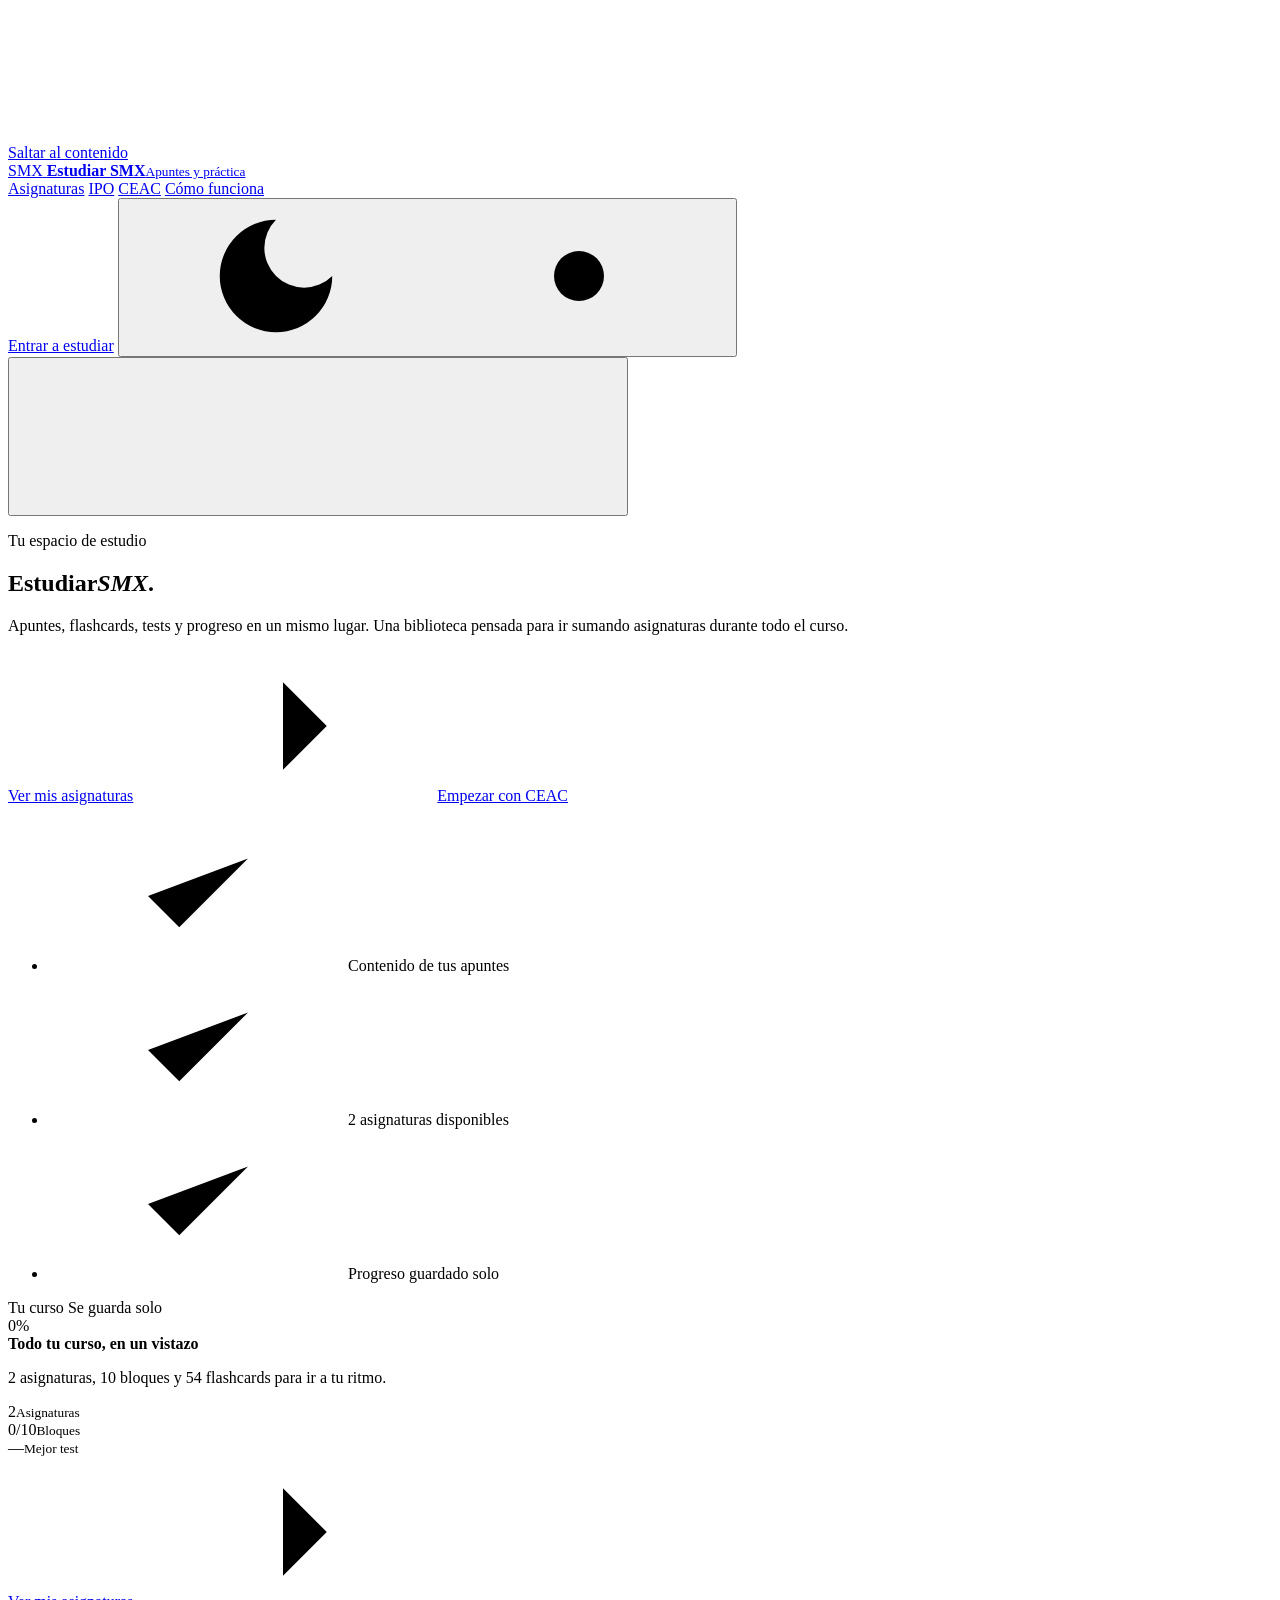
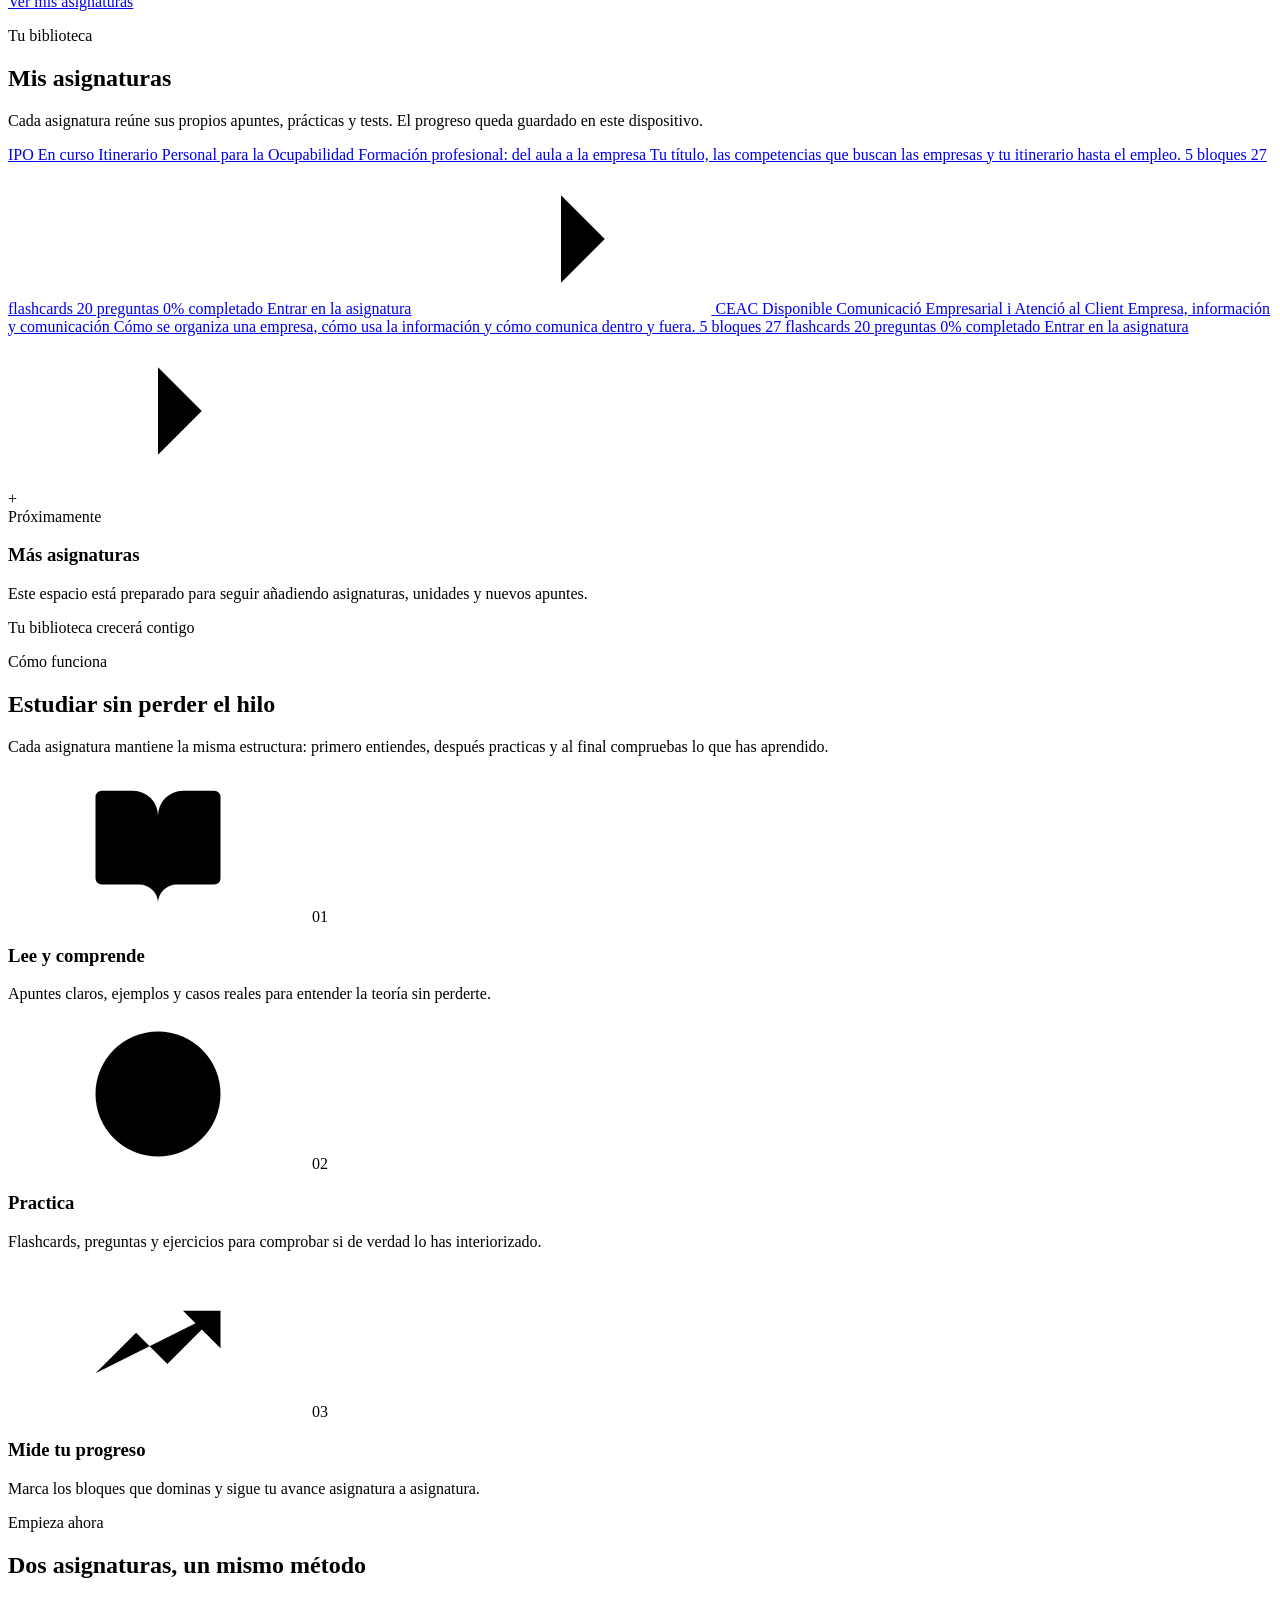
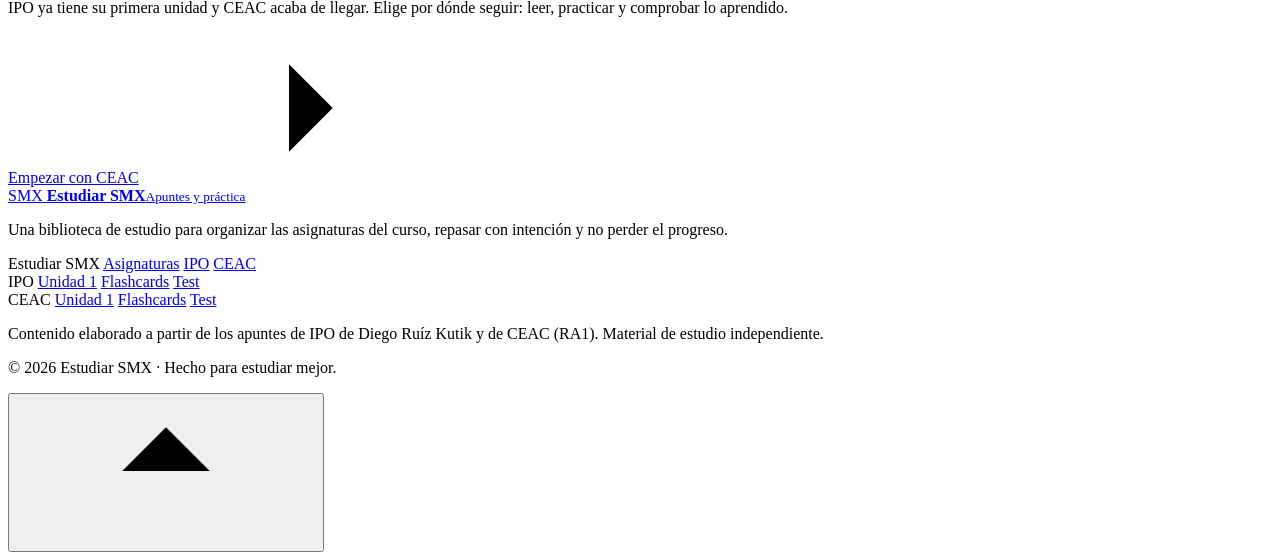
==== index.es.html @ 681bbfd0 "Add files via upload" ====
<!DOCTYPE html>
<html lang="es" data-theme="light">
<head>
  <meta charset="UTF-8">
  <meta name="viewport" content="width=device-width, initial-scale=1.0">
  <meta name="description" content="Estudiar SMX: apuntes, flashcards, tests y progreso organizados por asignatura. IPO y CEAC en un mismo espacio de estudio.">
  <meta name="theme-color" content="#f5f1e8">
  <title>Estudiar SMX | Tu espacio de estudio</title>
  <link rel="icon" href="data:image/svg+xml,%3Csvg xmlns='http://www.w3.org/2000/svg' viewBox='0 0 64 64'%3E%3Crect width='64' height='64' rx='16' fill='%23c8502c'/%3E%3Ctext x='32' y='41' font-family='Georgia,serif' font-size='14' font-weight='700' fill='%23fffdf8' text-anchor='middle'%3ESMX%3C/text%3E%3C/svg%3E">
  <link rel="preconnect" href="https://fonts.googleapis.com">
  <link rel="preconnect" href="https://fonts.gstatic.com" crossorigin>
  <link href="https://fonts.googleapis.com/css2?family=Fraunces:ital,opsz,wght@0,9..144,400..700;1,9..144,400..700&family=Inter:wght@400;500;600;700&display=swap" rel="stylesheet">
  <link rel="stylesheet" href="assets/css/styles.css">
  <script>
    (function () {
      try {
        var theme = localStorage.getItem('estudiarSMX.theme.v1');
        if (!theme) {
          var raw = localStorage.getItem('rutaFP.u1.v1');
          var saved = raw ? JSON.parse(raw) : null;
          theme = (saved && saved.theme) || (window.matchMedia('(prefers-color-scheme: dark)').matches ? 'dark' : 'light');
        }
        document.documentElement.dataset.theme = theme;
      } catch (e) {}
    })();
  </script>
</head>
<body>
  <a class="skip-link" href="#contenido">Saltar al contenido</a>

  <svg class="svg-sprite" aria-hidden="true" focusable="false">
    <symbol id="i-arrow-right" viewBox="0 0 24 24"><path d="M5 12h14"/><path d="m12 5 7 7-7 7"/></symbol>
    <symbol id="i-arrow-up" viewBox="0 0 24 24"><path d="m5 12 7-7 7 7"/><path d="M12 19V5"/></symbol>
    <symbol id="i-check" viewBox="0 0 24 24"><path d="M20 6 9 17l-5-5"/></symbol>
    <symbol id="i-book" viewBox="0 0 24 24"><path d="M12 7v14"/><path d="M3 18a1 1 0 0 1-1-1V4a1 1 0 0 1 1-1h5a4 4 0 0 1 4 4 4 4 0 0 1 4-4h5a1 1 0 0 1 1 1v13a1 1 0 0 1-1 1h-6a3 3 0 0 0-3 3 3 3 0 0 0-3-3Z"/></symbol>
    <symbol id="i-layers" viewBox="0 0 24 24"><path d="M12.83 2.18a2 2 0 0 0-1.66 0L2.6 6.08a1 1 0 0 0 0 1.83l8.58 3.91a2 2 0 0 0 1.66 0l8.58-3.9a1 1 0 0 0 0-1.83Z"/><path d="m22 17.65-9.17 4.16a2 2 0 0 1-1.66 0L2 17.65"/><path d="m22 12.65-9.17 4.16a2 2 0 0 1-1.66 0L2 12.65"/></symbol>
    <symbol id="i-target" viewBox="0 0 24 24"><circle cx="12" cy="12" r="10"/><circle cx="12" cy="12" r="6"/><circle cx="12" cy="12" r="2"/></symbol>
    <symbol id="i-brain" viewBox="0 0 24 24"><path d="M12 5a3 3 0 1 0-5.997.125 4 4 0 0 0-2.526 5.77 4 4 0 0 0 .556 6.588A4 4 0 1 0 12 18Z"/><path d="M12 5a3 3 0 1 1 5.997.125 4 4 0 0 1 2.526 5.77 4 4 0 0 1-.556 6.588A4 4 0 1 1 12 18Z"/><path d="M15 13a4.5 4.5 0 0 1-3-4 4.5 4.5 0 0 1-3 4"/><path d="M17.599 6.5a3 3 0 0 0 .399-1.375"/><path d="M6.003 5.125A3 3 0 0 0 6.401 6.5"/><path d="M3.477 10.896a4 4 0 0 1 .585-.396"/><path d="M19.938 10.5a4 4 0 0 1 .585.396"/><path d="M6 18a4 4 0 0 1-1.967-.516"/><path d="M19.967 17.484A4 4 0 0 1 18 18"/></symbol>
    <symbol id="i-clock" viewBox="0 0 24 24"><circle cx="12" cy="12" r="10"/><polyline points="12 6 12 12 16 14"/></symbol>
    <symbol id="i-graduation" viewBox="0 0 24 24"><path d="M21.42 10.922a1 1 0 0 0-.019-1.838L12.83 5.18a2 2 0 0 0-1.66 0L2.6 9.08a1 1 0 0 0 0 1.832l8.57 3.908a2 2 0 0 0 1.66 0z"/><path d="M22 10v6"/><path d="M6 12.5V16a6 3 0 0 0 12 0v-3.5"/></symbol>
    <symbol id="i-briefcase" viewBox="0 0 24 24"><rect width="20" height="14" x="2" y="7" rx="2"/><path d="M16 21V5a2 2 0 0 0-2-2h-4a2 2 0 0 0-2 2v16"/></symbol>
    <symbol id="i-award" viewBox="0 0 24 24"><path d="m15.477 12.89 1.515 8.526a.5.5 0 0 1-.81.47l-3.58-2.687a1 1 0 0 0-1.197 0l-3.586 2.686a.5.5 0 0 1-.81-.469l1.514-8.526"/><circle cx="12" cy="8" r="6"/></symbol>
    <symbol id="i-calendar" viewBox="0 0 24 24"><path d="M8 2v4"/><path d="M16 2v4"/><rect width="18" height="18" x="3" y="4" rx="2"/><path d="M3 10h18"/></symbol>
    <symbol id="i-trending" viewBox="0 0 24 24"><polyline points="22 7 13.5 15.5 8.5 10.5 2 17"/><polyline points="16 7 22 7 22 13"/></symbol>
    <symbol id="i-sun" viewBox="0 0 24 24"><circle cx="12" cy="12" r="4"/><path d="M12 2v2"/><path d="M12 20v2"/><path d="m4.93 4.93 1.41 1.41"/><path d="m17.66 17.66 1.41 1.41"/><path d="M2 12h2"/><path d="M20 12h2"/><path d="m6.34 17.66-1.41 1.41"/><path d="m19.07 4.93-1.41 1.41"/></symbol>
    <symbol id="i-moon" viewBox="0 0 24 24"><path d="M12 3a6 6 0 0 0 9 9 9 9 0 1 1-9-9Z"/></symbol>
    <symbol id="i-menu" viewBox="0 0 24 24"><line x1="4" x2="20" y1="12" y2="12"/><line x1="4" x2="20" y1="6" y2="6"/><line x1="4" x2="20" y1="18" y2="18"/></symbol>
    <symbol id="i-x" viewBox="0 0 24 24"><path d="M18 6 6 18"/><path d="m6 6 12 12"/></symbol>
    <symbol id="i-chevron-down" viewBox="0 0 24 24"><path d="m6 9 6 6 6-6"/></symbol>
  </svg>

  <header class="site-header" id="top">
    <div class="header-inner container">
      <a class="brand" href="index.html" aria-label="Estudiar SMX, volver al inicio">
        <span class="brand-mark brand-mark-smx">SMX<span class="brand-dot"></span></span>
        <span class="brand-text"><strong>Estudiar SMX</strong><small>Apuntes y práctica</small></span>
      </a>

      <nav class="desktop-nav" aria-label="Navegación principal">
        <a href="#asignaturas">Asignaturas</a>
        <a href="asignaturas/ipo/index.html">IPO</a>
        <a href="asignaturas/ceac/index.html">CEAC</a>
        <a href="#como-funciona">Cómo funciona</a>
      </nav>

      <div class="header-actions">
        <a class="header-cta" href="#asignaturas">Entrar a estudiar</a>
        <button class="icon-btn theme-toggle" id="themeToggle" type="button" aria-label="Activar el tema oscuro">
          <svg class="icon icon-moon" aria-hidden="true"><use href="#i-moon"></use></svg>
          <svg class="icon icon-sun" aria-hidden="true"><use href="#i-sun"></use></svg>
        </button>
        <button class="icon-btn menu-toggle" id="menuToggle" type="button" aria-label="Abrir menú" aria-expanded="false" aria-controls="mobileMenu">
          <svg class="icon icon-menu" aria-hidden="true"><use href="#i-menu"></use></svg>
          <svg class="icon icon-close" aria-hidden="true"><use href="#i-x"></use></svg>
        </button>
      </div>
    </div>

    <div class="mobile-menu" id="mobileMenu" hidden>
      <nav class="container" aria-label="Menú móvil">
        <a href="#asignaturas"><span>01</span>Asignaturas</a>
        <a href="asignaturas/ipo/index.html"><span>02</span>IPO</a>
        <a href="asignaturas/ceac/index.html"><span>03</span>CEAC</a>
        <a href="#como-funciona"><span>04</span>Cómo funciona</a>
      </nav>
    </div>
  </header>

  <main id="contenido">
    <section class="hero portal-hero container" aria-labelledby="portalTitle">
      <div class="hero-copy">
        <p class="eyebrow"><span class="eyebrow-dot"></span>Tu espacio de estudio</p>
        <h1 id="portalTitle"><span>Estudiar</span><span><em>SMX</em>.</span></h1>
        <p class="hero-lead">Apuntes, flashcards, tests y progreso en un mismo lugar. Una biblioteca pensada para ir sumando asignaturas durante todo el curso.</p>
        <div class="hero-actions">
          <a class="btn btn-primary" href="#asignaturas">Ver mis asignaturas<svg class="icon" aria-hidden="true"><use href="#i-arrow-right"></use></svg></a>
          <a class="btn btn-ghost" href="asignaturas/ceac/index.html">Empezar con CEAC</a>
        </div>
        <ul class="hero-meta">
          <li><svg class="icon" aria-hidden="true"><use href="#i-check"></use></svg>Contenido de tus apuntes</li>
          <li><svg class="icon" aria-hidden="true"><use href="#i-check"></use></svg>2 asignaturas disponibles</li>
          <li><svg class="icon" aria-hidden="true"><use href="#i-check"></use></svg>Progreso guardado solo</li>
        </ul>
      </div>

      <aside class="hero-panel" data-overall aria-label="Progreso de tu curso">
        <div class="panel-top">
          <span class="panel-label">Tu curso</span>
          <span class="save-status"><span class="status-dot"></span>Se guarda solo</span>
        </div>
        <div class="progress-hero">
          <div class="progress-ring" data-overall-ring style="--p:0"><span data-overall-percent>0%</span></div>
          <div class="progress-copy">
            <strong>Todo tu curso, en un vistazo</strong>
            <p data-overall-copy>2 asignaturas, 10 bloques y 54 flashcards para ir a tu ritmo.</p>
          </div>
        </div>
        <div class="hero-stats">
          <div><span data-overall-subjects>2</span><small>Asignaturas</small></div>
          <div><span data-overall-sections>0/10</span><small>Bloques</small></div>
          <div><span data-overall-best>—</span><small>Mejor test</small></div>
        </div>
        <a class="panel-link" href="#asignaturas"><span>Ver mis asignaturas</span><svg class="icon" aria-hidden="true"><use href="#i-arrow-right"></use></svg></a>
      </aside>
    </section>

    <section class="portal-catalog container" id="asignaturas" aria-labelledby="subjectsTitle">
      <div class="section-heading compact">
        <div>
          <p class="kicker">Tu biblioteca</p>
          <h2 id="subjectsTitle">Mis asignaturas</h2>
        </div>
        <p>Cada asignatura reúne sus propios apuntes, prácticas y tests. El progreso queda guardado en este dispositivo.</p>
      </div>

      <div class="subject-grid">
        <a class="subject-card subject-card--ipo" href="asignaturas/ipo/index.html" data-unit-card="ipo" aria-label="Entrar en IPO, Itinerario Personal para la Ocupabilidad">
          <span class="subject-card-top">
            <span class="subject-code">IPO</span>
            <span class="subject-status"><span class="status-dot"></span>En curso</span>
          </span>
          <span class="subject-card-body">
            <span class="subject-kicker">Itinerario Personal para la Ocupabilidad</span>
            <span class="subject-name">Formación profesional: del aula a la empresa</span>
            <span class="subject-desc">Tu título, las competencias que buscan las empresas y tu itinerario hasta el empleo.</span>
            <span class="subject-tags">
              <span>5 bloques</span>
              <span>27 flashcards</span>
              <span>20 preguntas</span>
            </span>
          </span>
          <span class="subject-progress">
            <span class="subject-progress-head"><span data-unit-percent>0%</span> completado</span>
            <span class="subject-progress-bar"><span data-unit-bar style="--p:0%"></span></span>
          </span>
          <span class="subject-cta">Entrar en la asignatura<svg class="icon" aria-hidden="true"><use href="#i-arrow-right"></use></svg></span>
        </a>

        <a class="subject-card subject-card--ceac" href="asignaturas/ceac/index.html" data-unit-card="ceac" aria-label="Entrar en CEAC, Comunicació Empresarial i Atenció al Client">
          <span class="subject-card-top">
            <span class="subject-code">CEAC</span>
            <span class="subject-status"><span class="status-dot"></span>Disponible</span>
          </span>
          <span class="subject-card-body">
            <span class="subject-kicker">Comunicació Empresarial i Atenció al Client</span>
            <span class="subject-name">Empresa, información y comunicación</span>
            <span class="subject-desc">Cómo se organiza una empresa, cómo usa la información y cómo comunica dentro y fuera.</span>
            <span class="subject-tags">
              <span>5 bloques</span>
              <span>27 flashcards</span>
              <span>20 preguntas</span>
            </span>
          </span>
          <span class="subject-progress">
            <span class="subject-progress-head"><span data-unit-percent>0%</span> completado</span>
            <span class="subject-progress-bar"><span data-unit-bar style="--p:0%"></span></span>
          </span>
          <span class="subject-cta">Entrar en la asignatura<svg class="icon" aria-hidden="true"><use href="#i-arrow-right"></use></svg></span>
        </a>

        <article class="subject-placeholder subject-placeholder--wide">
          <span class="subject-placeholder-icon" aria-hidden="true">+</span>
          <div class="subject-placeholder-copy">
            <span class="subject-placeholder-kicker">Próximamente</span>
            <h3>Más asignaturas</h3>
            <p>Este espacio está preparado para seguir añadiendo asignaturas, unidades y nuevos apuntes.</p>
          </div>
          <span class="subject-placeholder-note">Tu biblioteca crecerá contigo</span>
        </article>
      </div>
    </section>

    <section class="portal-how container" id="como-funciona" aria-labelledby="howTitle">
      <div class="section-heading">
        <p class="kicker">Cómo funciona</p>
        <h2 id="howTitle">Estudiar sin perder el hilo</h2>
        <p>Cada asignatura mantiene la misma estructura: primero entiendes, después practicas y al final compruebas lo que has aprendido.</p>
      </div>
      <div class="how-grid">
        <article class="how-card">
          <span class="how-icon"><svg class="icon" aria-hidden="true"><use href="#i-book"></use></svg></span>
          <span class="how-num">01</span>
          <h3>Lee y comprende</h3>
          <p>Apuntes claros, ejemplos y casos reales para entender la teoría sin perderte.</p>
        </article>
        <article class="how-card">
          <span class="how-icon"><svg class="icon" aria-hidden="true"><use href="#i-target"></use></svg></span>
          <span class="how-num">02</span>
          <h3>Practica</h3>
          <p>Flashcards, preguntas y ejercicios para comprobar si de verdad lo has interiorizado.</p>
        </article>
        <article class="how-card">
          <span class="how-icon"><svg class="icon" aria-hidden="true"><use href="#i-trending"></use></svg></span>
          <span class="how-num">03</span>
          <h3>Mide tu progreso</h3>
          <p>Marca los bloques que dominas y sigue tu avance asignatura a asignatura.</p>
        </article>
      </div>
    </section>

    <section class="portal-callout container" aria-labelledby="startTitle">
      <div>
        <p class="kicker">Empieza ahora</p>
        <h2 id="startTitle">Dos asignaturas, un mismo método</h2>
        <p>IPO ya tiene su primera unidad y CEAC acaba de llegar. Elige por dónde seguir: leer, practicar y comprobar lo aprendido.</p>
      </div>
      <a class="btn btn-primary" href="asignaturas/ceac/index.html">Empezar con CEAC<svg class="icon" aria-hidden="true"><use href="#i-arrow-right"></use></svg></a>
    </section>
  </main>

  <footer class="site-footer">
    <div class="container footer-grid">
      <div class="footer-brand">
        <a class="brand" href="index.html" aria-label="Estudiar SMX, volver al inicio">
          <span class="brand-mark brand-mark-smx">SMX<span class="brand-dot"></span></span>
          <span class="brand-text"><strong>Estudiar SMX</strong><small>Apuntes y práctica</small></span>
        </a>
        <p>Una biblioteca de estudio para organizar las asignaturas del curso, repasar con intención y no perder el progreso.</p>
      </div>
      <div class="footer-links">
        <div>
          <span>Estudiar SMX</span>
          <a href="#asignaturas">Asignaturas</a>
          <a href="asignaturas/ipo/index.html">IPO</a>
          <a href="asignaturas/ceac/index.html">CEAC</a>
        </div>
        <div>
          <span>IPO</span>
          <a href="asignaturas/ipo/unidad-1.html">Unidad 1</a>
          <a href="asignaturas/ipo/unidad-1.html#flashcards">Flashcards</a>
          <a href="asignaturas/ipo/unidad-1.html#test">Test</a>
        </div>
        <div>
          <span>CEAC</span>
          <a href="asignaturas/ceac/unidad-1.html">Unidad 1</a>
          <a href="asignaturas/ceac/unidad-1.html#flashcards">Flashcards</a>
          <a href="asignaturas/ceac/unidad-1.html#test">Test</a>
        </div>
      </div>
    </div>
    <div class="container footer-bottom">
      <p>Contenido elaborado a partir de los apuntes de IPO de Diego Ruíz Kutik y de CEAC (RA1). Material de estudio independiente.</p>
      <p>© <span id="year">2026</span> Estudiar SMX · Hecho para estudiar mejor.</p>
    </div>
  </footer>

  <button class="to-top" id="toTop" type="button" aria-label="Volver arriba">
    <svg class="icon" aria-hidden="true"><use href="#i-arrow-up"></use></svg>
  </button>

  <script src="assets/js/units.js" defer></script>
  <script src="assets/js/portal.js" defer></script>
</body>
</html>
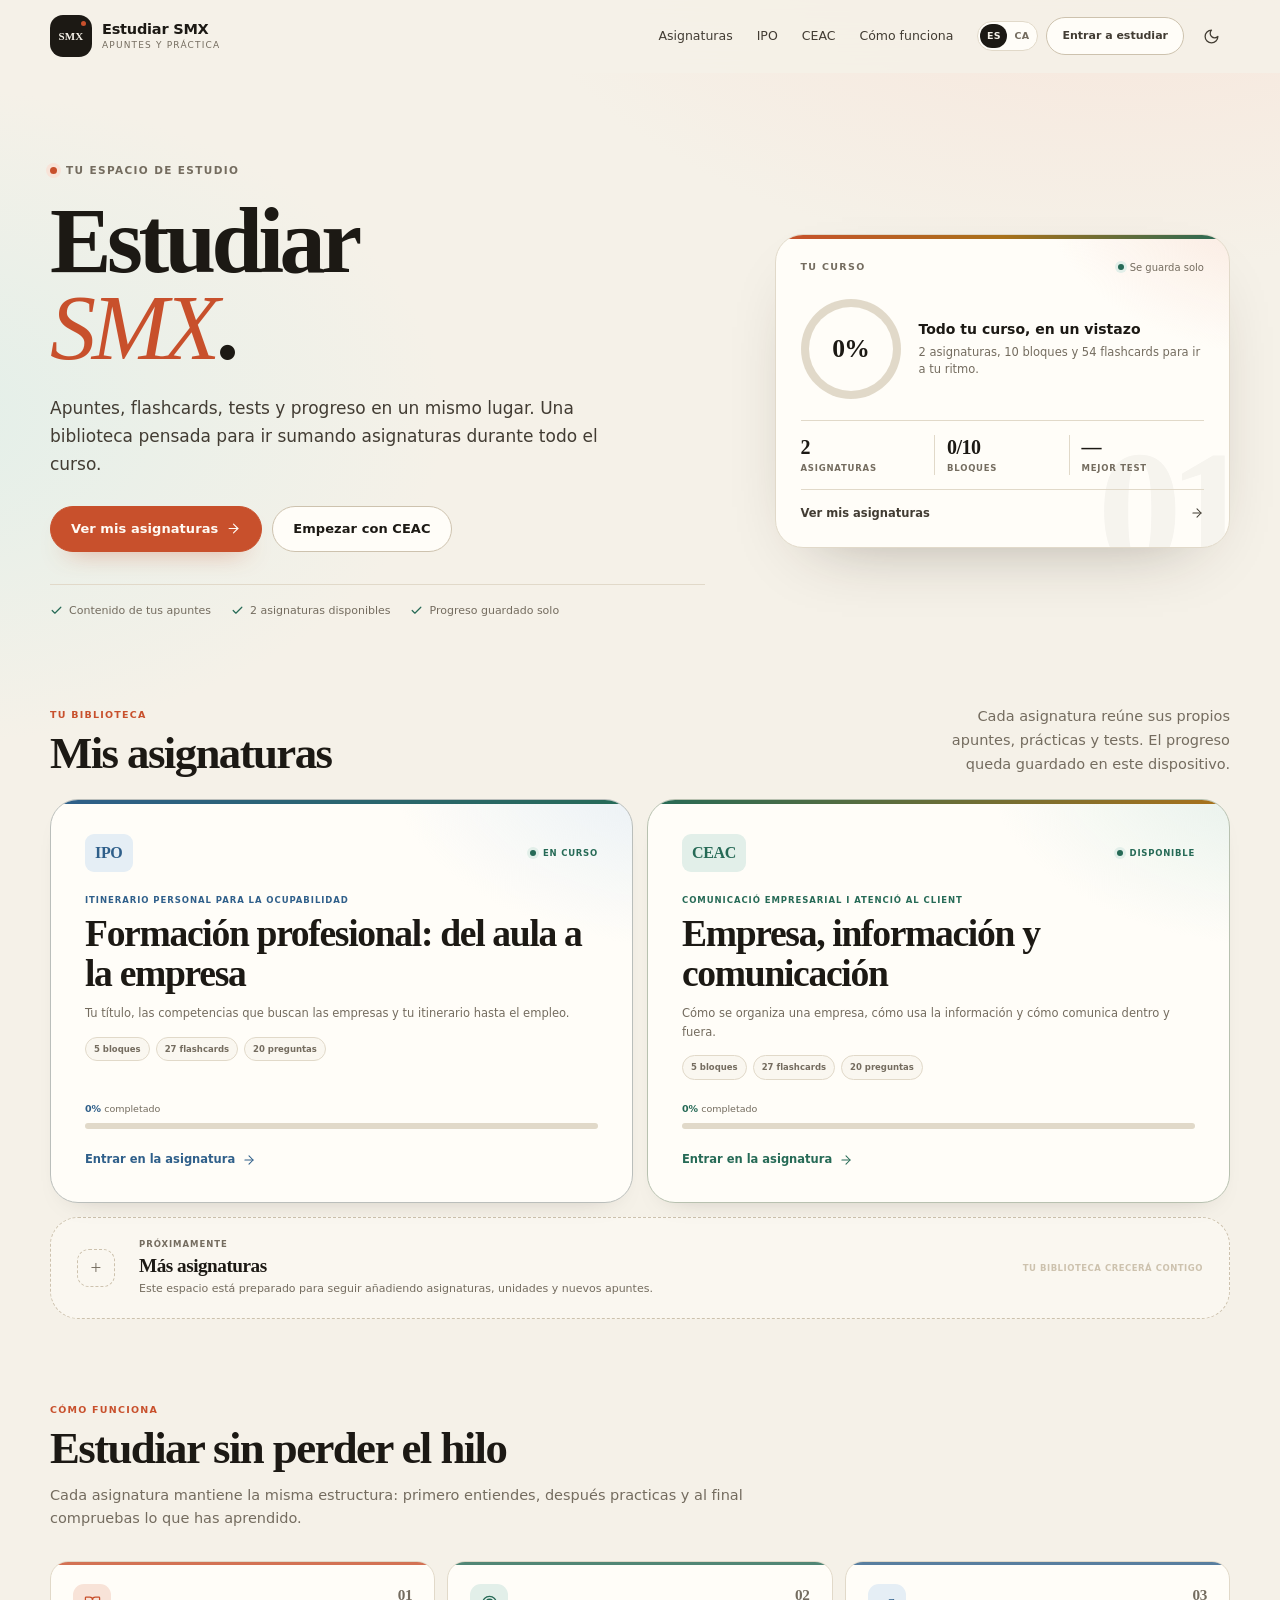
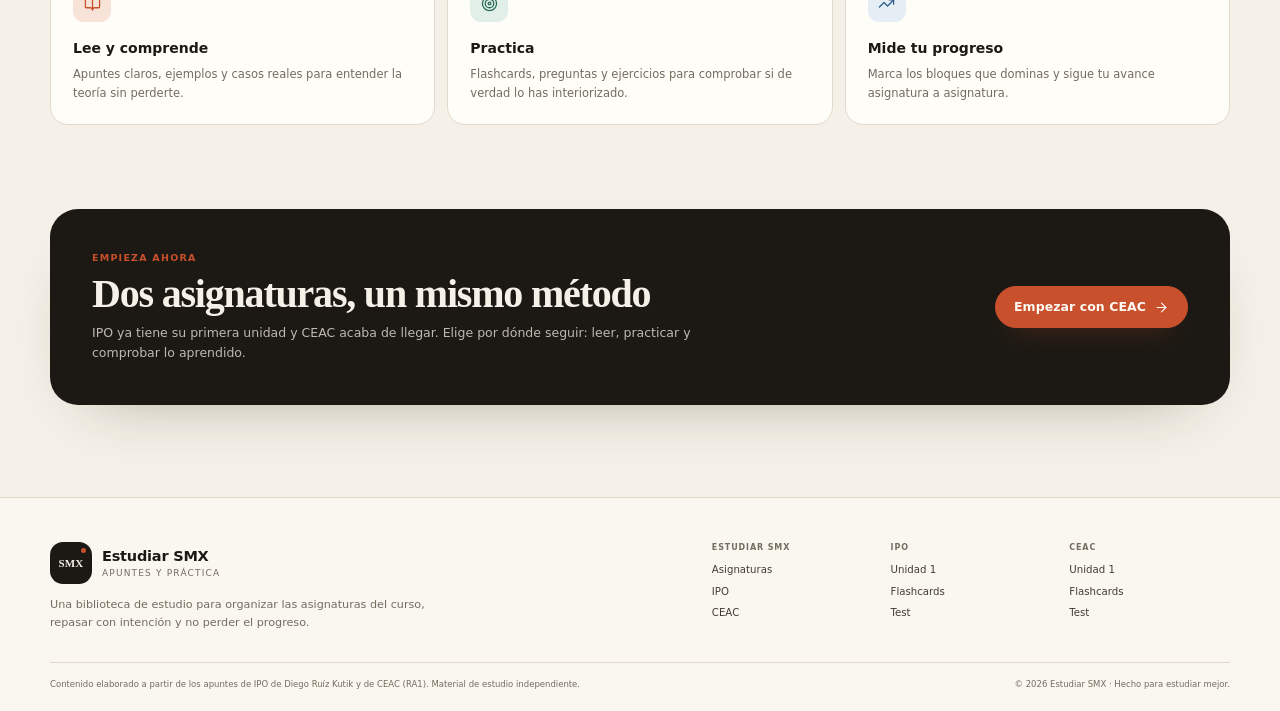
==== commit 0fc736d9: "Add files via upload" ====
--- a/index.es.html
+++ b/index.es.html
@@ -1,5 +1,5 @@
 <!DOCTYPE html>
-<html lang="es" data-theme="light">
+<html lang="es" data-theme="light" data-alt-lang="index.html">
 <head>
   <meta charset="UTF-8">
   <meta name="viewport" content="width=device-width, initial-scale=1.0">
@@ -24,6 +24,7 @@
       } catch (e) {}
     })();
   </script>
+  <script src="assets/js/lang.js"></script>
 </head>
 <body>
   <a class="skip-link" href="#contenido">Saltar al contenido</a>
@@ -51,19 +52,23 @@
 
   <header class="site-header" id="top">
     <div class="header-inner container">
-      <a class="brand" href="index.html" aria-label="Estudiar SMX, volver al inicio">
+      <a class="brand" href="index.es.html" aria-label="Estudiar SMX, volver al inicio">
         <span class="brand-mark brand-mark-smx">SMX<span class="brand-dot"></span></span>
         <span class="brand-text"><strong>Estudiar SMX</strong><small>Apuntes y práctica</small></span>
       </a>
 
       <nav class="desktop-nav" aria-label="Navegación principal">
         <a href="#asignaturas">Asignaturas</a>
-        <a href="asignaturas/ipo/index.html">IPO</a>
-        <a href="asignaturas/ceac/index.html">CEAC</a>
+        <a href="asignaturas/ipo/index.es.html">IPO</a>
+        <a href="asignaturas/ceac/index.es.html">CEAC</a>
         <a href="#como-funciona">Cómo funciona</a>
       </nav>
 
       <div class="header-actions">
+        <div class="lang-switch" role="group" aria-label="Idioma">
+          <span class="lang-option is-active" aria-current="true" lang="es">ES</span>
+          <a class="lang-option" href="index.html" data-lang-link="ca" hreflang="ca" lang="ca" aria-label="Cambiar al catalán">CA</a>
+        </div>
         <a class="header-cta" href="#asignaturas">Entrar a estudiar</a>
         <button class="icon-btn theme-toggle" id="themeToggle" type="button" aria-label="Activar el tema oscuro">
           <svg class="icon icon-moon" aria-hidden="true"><use href="#i-moon"></use></svg>
@@ -79,8 +84,8 @@
     <div class="mobile-menu" id="mobileMenu" hidden>
       <nav class="container" aria-label="Menú móvil">
         <a href="#asignaturas"><span>01</span>Asignaturas</a>
-        <a href="asignaturas/ipo/index.html"><span>02</span>IPO</a>
-        <a href="asignaturas/ceac/index.html"><span>03</span>CEAC</a>
+        <a href="asignaturas/ipo/index.es.html"><span>02</span>IPO</a>
+        <a href="asignaturas/ceac/index.es.html"><span>03</span>CEAC</a>
         <a href="#como-funciona"><span>04</span>Cómo funciona</a>
       </nav>
     </div>
@@ -94,7 +99,7 @@
         <p class="hero-lead">Apuntes, flashcards, tests y progreso en un mismo lugar. Una biblioteca pensada para ir sumando asignaturas durante todo el curso.</p>
         <div class="hero-actions">
           <a class="btn btn-primary" href="#asignaturas">Ver mis asignaturas<svg class="icon" aria-hidden="true"><use href="#i-arrow-right"></use></svg></a>
-          <a class="btn btn-ghost" href="asignaturas/ceac/index.html">Empezar con CEAC</a>
+          <a class="btn btn-ghost" href="asignaturas/ceac/index.es.html">Empezar con CEAC</a>
         </div>
         <ul class="hero-meta">
           <li><svg class="icon" aria-hidden="true"><use href="#i-check"></use></svg>Contenido de tus apuntes</li>
@@ -134,7 +139,7 @@
       </div>
 
       <div class="subject-grid">
-        <a class="subject-card subject-card--ipo" href="asignaturas/ipo/index.html" data-unit-card="ipo" aria-label="Entrar en IPO, Itinerario Personal para la Ocupabilidad">
+        <a class="subject-card subject-card--ipo" href="asignaturas/ipo/index.es.html" data-unit-card="ipo" aria-label="Entrar en IPO, Itinerario Personal para la Ocupabilidad">
           <span class="subject-card-top">
             <span class="subject-code">IPO</span>
             <span class="subject-status"><span class="status-dot"></span>En curso</span>
@@ -156,7 +161,7 @@
           <span class="subject-cta">Entrar en la asignatura<svg class="icon" aria-hidden="true"><use href="#i-arrow-right"></use></svg></span>
         </a>
 
-        <a class="subject-card subject-card--ceac" href="asignaturas/ceac/index.html" data-unit-card="ceac" aria-label="Entrar en CEAC, Comunicació Empresarial i Atenció al Client">
+        <a class="subject-card subject-card--ceac" href="asignaturas/ceac/index.es.html" data-unit-card="ceac" aria-label="Entrar en CEAC, Comunicació Empresarial i Atenció al Client">
           <span class="subject-card-top">
             <span class="subject-code">CEAC</span>
             <span class="subject-status"><span class="status-dot"></span>Disponible</span>
@@ -224,14 +229,14 @@
         <h2 id="startTitle">Dos asignaturas, un mismo método</h2>
         <p>IPO ya tiene su primera unidad y CEAC acaba de llegar. Elige por dónde seguir: leer, practicar y comprobar lo aprendido.</p>
       </div>
-      <a class="btn btn-primary" href="asignaturas/ceac/index.html">Empezar con CEAC<svg class="icon" aria-hidden="true"><use href="#i-arrow-right"></use></svg></a>
+      <a class="btn btn-primary" href="asignaturas/ceac/index.es.html">Empezar con CEAC<svg class="icon" aria-hidden="true"><use href="#i-arrow-right"></use></svg></a>
     </section>
   </main>
 
   <footer class="site-footer">
     <div class="container footer-grid">
       <div class="footer-brand">
-        <a class="brand" href="index.html" aria-label="Estudiar SMX, volver al inicio">
+        <a class="brand" href="index.es.html" aria-label="Estudiar SMX, volver al inicio">
           <span class="brand-mark brand-mark-smx">SMX<span class="brand-dot"></span></span>
           <span class="brand-text"><strong>Estudiar SMX</strong><small>Apuntes y práctica</small></span>
         </a>
@@ -241,20 +246,20 @@
         <div>
           <span>Estudiar SMX</span>
           <a href="#asignaturas">Asignaturas</a>
-          <a href="asignaturas/ipo/index.html">IPO</a>
-          <a href="asignaturas/ceac/index.html">CEAC</a>
+          <a href="asignaturas/ipo/index.es.html">IPO</a>
+          <a href="asignaturas/ceac/index.es.html">CEAC</a>
         </div>
         <div>
           <span>IPO</span>
-          <a href="asignaturas/ipo/unidad-1.html">Unidad 1</a>
-          <a href="asignaturas/ipo/unidad-1.html#flashcards">Flashcards</a>
-          <a href="asignaturas/ipo/unidad-1.html#test">Test</a>
+          <a href="asignaturas/ipo/unidad-1.es.html">Unidad 1</a>
+          <a href="asignaturas/ipo/unidad-1.es.html#flashcards">Flashcards</a>
+          <a href="asignaturas/ipo/unidad-1.es.html#test">Test</a>
         </div>
         <div>
           <span>CEAC</span>
-          <a href="asignaturas/ceac/unidad-1.html">Unidad 1</a>
-          <a href="asignaturas/ceac/unidad-1.html#flashcards">Flashcards</a>
-          <a href="asignaturas/ceac/unidad-1.html#test">Test</a>
+          <a href="asignaturas/ceac/unidad-1.es.html">Unidad 1</a>
+          <a href="asignaturas/ceac/unidad-1.es.html#flashcards">Flashcards</a>
+          <a href="asignaturas/ceac/unidad-1.es.html#test">Test</a>
         </div>
       </div>
     </div>
@@ -269,6 +274,7 @@
   </button>
 
   <script src="assets/js/units.js" defer></script>
+  <script src="assets/js/i18n.js" defer></script>
   <script src="assets/js/portal.js" defer></script>
 </body>
 </html>
--- a/assets/css/styles.css
+++ b/assets/css/styles.css
@@ -0,0 +1,6222 @@
+/* ==========================================================================
+   Estudiar SMX · Portal de estudio
+   Hoja de estilos principal
+   ========================================================================== */
+
+:root {
+  --font-display: "Fraunces", "Iowan Old Style", Georgia, "Times New Roman", serif;
+  --font-body: "Inter", system-ui, -apple-system, "Segoe UI", Roboto, sans-serif;
+
+  --bg: #f5f1e8;
+  --bg-elev: #faf7f0;
+  --surface: #fffdf8;
+  --surface-2: #f0ebdf;
+  --ink: #1c1914;
+  --ink-2: #423c33;
+  --muted: #746c5f;
+  --line: #e1d9c9;
+  --line-strong: #cdc2ae;
+
+  --accent: #c8502c;
+  --accent-ink: #8f351a;
+  --accent-soft: #f8e3d8;
+  --accent-contrast: #fffaf4;
+
+  --green: #266a56;
+  --green-soft: #e2efe9;
+  --gold: #a9711a;
+  --gold-soft: #f7ead0;
+  --blue: #2f5f8a;
+  --blue-soft: #e5eef5;
+  --plum: #6c4a72;
+  --plum-soft: #efe6f0;
+  --red: #a43b32;
+  --red-soft: #f8e2dd;
+
+  --radius-xl: 28px;
+  --radius-lg: 20px;
+  --radius-md: 14px;
+  --radius-sm: 10px;
+  --shadow: 0 26px 70px -42px rgba(42, 31, 18, 0.45);
+  --shadow-soft: 0 12px 30px -24px rgba(42, 31, 18, 0.4);
+  --container: 1180px;
+  --header-h: 72px;
+  --ease: cubic-bezier(0.2, 0.7, 0.3, 1);
+
+  color-scheme: light;
+}
+
+[data-theme="dark"] {
+  --bg: #12100c;
+  --bg-elev: #181510;
+  --surface: #1f1b15;
+  --surface-2: #282218;
+  --ink: #f5efe2;
+  --ink-2: #ded3c0;
+  --muted: #a99c87;
+  --line: #332c22;
+  --line-strong: #4a4132;
+
+  --accent: #ef7b53;
+  --accent-ink: #ffb49a;
+  --accent-soft: rgba(239, 123, 83, 0.14);
+  --accent-contrast: #211009;
+
+  --green: #72c6ab;
+  --green-soft: rgba(114, 198, 171, 0.12);
+  --gold: #e2b568;
+  --gold-soft: rgba(226, 181, 104, 0.12);
+  --blue: #8eb9df;
+  --blue-soft: rgba(142, 185, 223, 0.12);
+  --plum: #c9a4cf;
+  --plum-soft: rgba(201, 164, 207, 0.12);
+  --red: #ef9184;
+  --red-soft: rgba(239, 145, 132, 0.12);
+
+  --shadow: 0 30px 80px -48px rgba(0, 0, 0, 0.9);
+  --shadow-soft: 0 12px 34px -24px rgba(0, 0, 0, 0.8);
+
+  color-scheme: dark;
+}
+
+*,
+*::before,
+*::after {
+  box-sizing: border-box;
+}
+
+html {
+  scroll-behavior: smooth;
+  scroll-padding-top: calc(var(--header-h) + 22px);
+  -webkit-text-size-adjust: 100%;
+}
+
+body {
+  margin: 0;
+  min-width: 320px;
+  background:
+    radial-gradient(900px 540px at 88% -120px, var(--accent-soft), transparent 72%),
+    radial-gradient(760px 460px at -8% 18%, var(--green-soft), transparent 72%),
+    var(--bg);
+  color: var(--ink);
+  font-family: var(--font-body);
+  font-size: 16px;
+  line-height: 1.5;
+  -webkit-font-smoothing: antialiased;
+  text-rendering: optimizeLegibility;
+}
+
+h1, h2, h3, h4, h5, h6, p, figure, blockquote, ul, ol {
+  margin: 0;
+}
+
+ul, ol {
+  padding: 0;
+  list-style: none;
+}
+
+a {
+  color: inherit;
+  text-decoration: none;
+}
+
+button {
+  font: inherit;
+  color: inherit;
+}
+
+img, svg {
+  display: block;
+}
+
+button, a {
+  -webkit-tap-highlight-color: transparent;
+}
+
+::selection {
+  background: var(--accent);
+  color: var(--accent-contrast);
+}
+
+:focus-visible {
+  outline: 2px solid var(--accent);
+  outline-offset: 3px;
+}
+
+[hidden] {
+  display: none !important;
+}
+
+.svg-sprite {
+  position: absolute;
+  width: 0;
+  height: 0;
+  overflow: hidden;
+}
+
+.icon {
+  width: 1.15em;
+  height: 1.15em;
+  flex: none;
+  fill: none;
+  stroke: currentColor;
+  stroke-width: 1.8;
+  stroke-linecap: round;
+  stroke-linejoin: round;
+}
+
+.container {
+  width: min(var(--container), calc(100% - 48px));
+  margin-inline: auto;
+}
+
+.skip-link {
+  position: fixed;
+  top: 10px;
+  left: 12px;
+  z-index: 500;
+  padding: 10px 14px;
+  border-radius: 8px;
+  background: var(--ink);
+  color: var(--bg);
+  font-size: 12px;
+  transform: translateY(-160%);
+  transition: transform 0.2s ease;
+}
+
+.skip-link:focus {
+  transform: translateY(0);
+}
+
+/* Botones ----------------------------------------------------------------- */
+.btn {
+  display: inline-flex;
+  align-items: center;
+  justify-content: center;
+  gap: 8px;
+  min-height: 42px;
+  padding: 11px 18px;
+  border: 1px solid transparent;
+  border-radius: 999px;
+  font-size: 12.5px;
+  font-weight: 600;
+  line-height: 1;
+  letter-spacing: 0.005em;
+  white-space: nowrap;
+  cursor: pointer;
+  transition: transform 0.2s var(--ease), background 0.2s ease, border-color 0.2s ease, color 0.2s ease, box-shadow 0.2s ease;
+}
+
+.btn .icon {
+  width: 15px;
+  height: 15px;
+}
+
+.btn:hover {
+  transform: translateY(-1px);
+}
+
+.btn:active {
+  transform: translateY(0);
+}
+
+.btn-primary {
+  background: var(--accent);
+  color: var(--accent-contrast);
+  border-color: var(--accent);
+  box-shadow: 0 14px 26px -18px color-mix(in srgb, var(--accent) 80%, transparent);
+}
+
+.btn-primary:hover {
+  background: color-mix(in srgb, var(--accent) 88%, var(--ink));
+  border-color: color-mix(in srgb, var(--accent) 88%, var(--ink));
+}
+
+.btn-ghost {
+  background: var(--surface);
+  color: var(--ink);
+  border-color: var(--line-strong);
+}
+
+.btn-ghost:hover {
+  border-color: var(--ink);
+  background: var(--surface-2);
+}
+
+.btn-quiet {
+  background: transparent;
+  color: var(--muted);
+  border-color: transparent;
+}
+
+.btn-quiet:hover {
+  color: var(--ink);
+  background: var(--surface-2);
+}
+
+.link-button {
+  display: inline-flex;
+  align-items: center;
+  gap: 6px;
+  padding: 0;
+  border: 0;
+  background: none;
+  color: var(--muted);
+  font-size: 11.5px;
+  line-height: 1.4;
+  text-align: left;
+  text-decoration: underline;
+  text-decoration-color: color-mix(in srgb, var(--muted) 45%, transparent);
+  text-underline-offset: 3px;
+  cursor: pointer;
+  transition: color 0.2s ease;
+}
+
+.link-button .icon {
+  width: 13px;
+  height: 13px;
+}
+
+.link-button:hover {
+  color: var(--accent);
+  text-decoration-color: var(--accent);
+}
+
+/* Cabecera ---------------------------------------------------------------- */
+.site-header {
+  position: sticky;
+  top: 0;
+  z-index: 80;
+  background: color-mix(in srgb, var(--bg) 86%, transparent);
+  border-bottom: 1px solid transparent;
+  backdrop-filter: blur(18px);
+  -webkit-backdrop-filter: blur(18px);
+  transition: border-color 0.25s ease, box-shadow 0.25s ease;
+}
+
+.site-header.is-scrolled {
+  border-bottom-color: var(--line);
+  box-shadow: 0 10px 30px -30px rgba(30, 20, 10, 0.5);
+}
+
+.header-inner {
+  height: var(--header-h);
+  display: flex;
+  align-items: center;
+  gap: 24px;
+}
+
+.brand {
+  display: inline-flex;
+  align-items: center;
+  gap: 10px;
+  flex: none;
+}
+
+.brand-mark {
+  position: relative;
+  width: 42px;
+  height: 42px;
+  display: grid;
+  place-items: center;
+  border-radius: 13px;
+  background: var(--ink);
+  color: var(--bg);
+  font-family: var(--font-display);
+  font-size: 19px;
+  font-weight: 700;
+  letter-spacing: -0.06em;
+  transition: transform 0.25s var(--ease), background 0.2s ease;
+}
+
+.brand:hover .brand-mark {
+  transform: rotate(-4deg) scale(1.02);
+}
+
+.brand-dot {
+  position: absolute;
+  top: 8px;
+  right: 8px;
+  width: 6px;
+  height: 6px;
+  border-radius: 50%;
+  background: var(--accent);
+}
+
+.brand-text {
+  display: flex;
+  flex-direction: column;
+  line-height: 1.2;
+}
+
+.brand-text strong {
+  font-size: 14.5px;
+  font-weight: 700;
+  letter-spacing: -0.015em;
+}
+
+.brand-text small {
+  margin-top: 2px;
+  color: var(--muted);
+  font-size: 9px;
+  font-weight: 500;
+  letter-spacing: 0.13em;
+  text-transform: uppercase;
+}
+
+.desktop-nav {
+  display: flex;
+  align-items: center;
+  gap: 24px;
+  margin-left: auto;
+}
+
+.desktop-nav a {
+  position: relative;
+  padding: 6px 0;
+  color: var(--ink-2);
+  font-size: 12.5px;
+  font-weight: 500;
+  transition: color 0.2s ease;
+}
+
+.desktop-nav a::after {
+  content: "";
+  position: absolute;
+  left: 0;
+  right: 0;
+  bottom: 0;
+  height: 1.5px;
+  background: var(--accent);
+  transform: scaleX(0);
+  transform-origin: left;
+  transition: transform 0.25s var(--ease);
+}
+
+.desktop-nav a:hover {
+  color: var(--ink);
+}
+
+.desktop-nav a:hover::after {
+  transform: scaleX(1);
+}
+
+.header-actions {
+  display: flex;
+  align-items: center;
+  gap: 8px;
+}
+
+.lang-switch {
+  display: inline-flex;
+  align-items: center;
+  gap: 1px;
+  height: 30px;
+  padding: 2px;
+  border: 1px solid var(--line);
+  border-radius: 999px;
+  background: var(--surface);
+}
+
+.lang-option {
+  min-width: 27px;
+  height: 24px;
+  display: grid;
+  place-items: center;
+  padding: 0 5px;
+  border-radius: 999px;
+  color: var(--muted);
+  font-size: 9.5px;
+  font-weight: 700;
+  letter-spacing: 0.04em;
+  line-height: 1;
+  text-decoration: none;
+  transition: background 0.2s ease, color 0.2s ease;
+}
+
+.lang-option:hover {
+  color: var(--ink);
+}
+
+.lang-option.is-active {
+  background: var(--ink);
+  color: var(--bg);
+  cursor: default;
+}
+
+.progress-pill {
+  height: 38px;
+  display: inline-flex;
+  align-items: center;
+  gap: 8px;
+  padding: 0 12px 0 5px;
+  border: 1px solid var(--line);
+  border-radius: 999px;
+  background: var(--surface);
+  color: var(--ink-2);
+  font-size: 11px;
+  font-weight: 600;
+  font-variant-numeric: tabular-nums;
+  transition: border-color 0.2s ease, transform 0.2s ease;
+}
+
+.progress-pill:hover {
+  border-color: var(--line-strong);
+  transform: translateY(-1px);
+}
+
+.mini-ring {
+  --p: 0;
+  position: relative;
+  width: 28px;
+  height: 28px;
+  border-radius: 50%;
+  background: conic-gradient(var(--accent) calc(var(--p) * 1%), var(--line) 0);
+}
+
+.mini-ring::before {
+  content: "";
+  position: absolute;
+  inset: 4px;
+  border-radius: 50%;
+  background: var(--surface);
+}
+
+.icon-btn {
+  width: 38px;
+  height: 38px;
+  display: grid;
+  place-items: center;
+  border: 1px solid transparent;
+  border-radius: 50%;
+  background: transparent;
+  color: var(--ink-2);
+  cursor: pointer;
+  transition: background 0.2s ease, border-color 0.2s ease, color 0.2s ease;
+}
+
+.icon-btn:hover {
+  background: var(--surface);
+  border-color: var(--line);
+  color: var(--ink);
+}
+
+.icon-btn .icon {
+  width: 17px;
+  height: 17px;
+}
+
+.theme-toggle .icon-sun {
+  display: none;
+}
+
+[data-theme="dark"] .theme-toggle .icon-sun {
+  display: block;
+}
+
+[data-theme="dark"] .theme-toggle .icon-moon {
+  display: none;
+}
+
+.menu-toggle {
+  display: none;
+}
+
+.menu-toggle .icon-close {
+  display: none;
+}
+
+body.menu-open .menu-toggle .icon-menu {
+  display: none;
+}
+
+body.menu-open .menu-toggle .icon-close {
+  display: block;
+}
+
+.mobile-menu {
+  border-top: 1px solid var(--line);
+  background: var(--bg-elev);
+}
+
+.mobile-menu nav {
+  display: grid;
+  gap: 2px;
+  padding-top: 10px;
+  padding-bottom: 18px;
+}
+
+.mobile-menu a {
+  display: flex;
+  align-items: center;
+  gap: 14px;
+  padding: 12px 4px;
+  border-bottom: 1px solid var(--line);
+  font-size: 15px;
+  font-weight: 500;
+}
+
+.mobile-menu a span {
+  color: var(--accent);
+  font-family: var(--font-display);
+  font-size: 11px;
+}
+
+/* Hero -------------------------------------------------------------------- */
+.hero {
+  display: grid;
+  grid-template-columns: minmax(0, 1.18fr) minmax(330px, 0.82fr);
+  gap: clamp(36px, 5.4vw, 82px);
+  align-items: center;
+  padding-top: clamp(56px, 7vw, 92px);
+  padding-bottom: clamp(46px, 6vw, 74px);
+}
+
+@keyframes heroIn {
+  from { opacity: 0; transform: translateY(16px); }
+  to { opacity: 1; transform: translateY(0); }
+}
+
+.hero-copy > * {
+  animation: heroIn 0.8s var(--ease) both;
+}
+
+.hero-copy > *:nth-child(2) { animation-delay: 0.05s; }
+.hero-copy > *:nth-child(3) { animation-delay: 0.1s; }
+.hero-copy > *:nth-child(4) { animation-delay: 0.15s; }
+.hero-copy > *:nth-child(5) { animation-delay: 0.2s; }
+
+.hero-panel {
+  animation: heroIn 0.9s 0.18s var(--ease) both;
+}
+
+.eyebrow {
+  display: flex;
+  align-items: center;
+  gap: 9px;
+  color: var(--muted);
+  font-size: 10.5px;
+  font-weight: 600;
+  letter-spacing: 0.13em;
+  text-transform: uppercase;
+}
+
+.eyebrow-dot {
+  width: 7px;
+  height: 7px;
+  border-radius: 50%;
+  background: var(--accent);
+  box-shadow: 0 0 0 4px var(--accent-soft);
+}
+
+.hero h1 {
+  margin: 20px 0 22px;
+  font-family: var(--font-display);
+  font-size: clamp(3.3rem, 7.2vw, 6.1rem);
+  font-weight: 560;
+  line-height: 0.94;
+  letter-spacing: -0.048em;
+}
+
+.hero h1 span {
+  display: block;
+}
+
+.hero h1 em {
+  color: var(--accent);
+  font-style: italic;
+  font-weight: 480;
+}
+
+.hero-lead {
+  max-width: 560px;
+  color: var(--ink-2);
+  font-size: 17px;
+  line-height: 1.65;
+}
+
+.hero-actions {
+  display: flex;
+  flex-wrap: wrap;
+  gap: 10px;
+  margin-top: 28px;
+}
+
+.hero-actions .btn {
+  min-height: 46px;
+  padding: 13px 20px;
+  font-size: 13px;
+}
+
+.hero-meta {
+  display: flex;
+  flex-wrap: wrap;
+  gap: 9px 20px;
+  margin-top: 32px;
+  padding-top: 18px;
+  border-top: 1px solid var(--line);
+  color: var(--muted);
+  font-size: 11px;
+}
+
+.hero-meta li {
+  display: flex;
+  align-items: center;
+  gap: 6px;
+}
+
+.hero-meta .icon {
+  width: 13px;
+  height: 13px;
+  color: var(--green);
+  stroke-width: 2.2;
+}
+
+.hero-panel {
+  position: relative;
+  overflow: hidden;
+  padding: 25px;
+  border: 1px solid var(--line);
+  border-radius: var(--radius-xl);
+  background:
+    radial-gradient(340px 260px at 110% -20%, var(--accent-soft), transparent 70%),
+    var(--surface);
+  box-shadow: var(--shadow);
+}
+
+.hero-panel::before {
+  content: "";
+  position: absolute;
+  top: 0;
+  left: 0;
+  right: 0;
+  height: 4px;
+  background: linear-gradient(90deg, var(--accent), var(--gold), var(--green));
+}
+
+.hero-panel::after {
+  content: "01";
+  position: absolute;
+  right: -10px;
+  bottom: -46px;
+  color: var(--ink);
+  font-family: var(--font-display);
+  font-size: 10.5rem;
+  font-weight: 700;
+  line-height: 1;
+  letter-spacing: -0.08em;
+  opacity: 0.04;
+  pointer-events: none;
+}
+
+.panel-top {
+  position: relative;
+  z-index: 1;
+  display: flex;
+  align-items: center;
+  justify-content: space-between;
+  gap: 12px;
+}
+
+.panel-label {
+  color: var(--muted);
+  font-size: 9.5px;
+  font-weight: 700;
+  letter-spacing: 0.14em;
+  text-transform: uppercase;
+}
+
+.save-status {
+  display: inline-flex;
+  align-items: center;
+  gap: 6px;
+  color: var(--muted);
+  font-size: 10px;
+  font-weight: 500;
+}
+
+.status-dot {
+  width: 6px;
+  height: 6px;
+  border-radius: 50%;
+  background: var(--green);
+  box-shadow: 0 0 0 3px var(--green-soft);
+}
+
+.progress-hero {
+  position: relative;
+  z-index: 1;
+  display: flex;
+  align-items: center;
+  gap: 18px;
+  margin: 24px 0 21px;
+}
+
+.progress-ring {
+  --p: 0;
+  position: relative;
+  width: 100px;
+  height: 100px;
+  flex: none;
+  display: grid;
+  place-items: center;
+  border-radius: 50%;
+  background: conic-gradient(var(--accent) calc(var(--p) * 1%), var(--line) 0);
+}
+
+.progress-ring::before {
+  content: "";
+  position: absolute;
+  inset: 8px;
+  border-radius: 50%;
+  background: var(--surface);
+}
+
+.progress-ring span {
+  position: relative;
+  z-index: 1;
+  font-family: var(--font-display);
+  font-size: 1.6rem;
+  font-weight: 550;
+  letter-spacing: -0.04em;
+}
+
+.progress-copy strong {
+  display: block;
+  font-size: 14px;
+  font-weight: 600;
+  line-height: 1.35;
+}
+
+.progress-copy p {
+  margin-top: 5px;
+  color: var(--muted);
+  font-size: 11.5px;
+  line-height: 1.5;
+}
+
+.hero-stats {
+  position: relative;
+  z-index: 1;
+  display: grid;
+  grid-template-columns: repeat(3, 1fr);
+  padding: 14px 0;
+  border-top: 1px solid var(--line);
+  border-bottom: 1px solid var(--line);
+}
+
+.hero-stats > div {
+  padding: 0 12px;
+  border-right: 1px solid var(--line);
+}
+
+.hero-stats > div:first-child {
+  padding-left: 0;
+}
+
+.hero-stats > div:last-child {
+  padding-right: 0;
+  border-right: 0;
+}
+
+.hero-stats span {
+  display: block;
+  font-family: var(--font-display);
+  font-size: 1.25rem;
+  font-weight: 550;
+  line-height: 1.2;
+  letter-spacing: -0.025em;
+}
+
+.hero-stats small {
+  display: block;
+  margin-top: 3px;
+  color: var(--muted);
+  font-size: 8.5px;
+  font-weight: 600;
+  letter-spacing: 0.09em;
+  text-transform: uppercase;
+}
+
+.panel-link {
+  position: relative;
+  z-index: 1;
+  display: flex;
+  align-items: center;
+  justify-content: space-between;
+  gap: 12px;
+  padding-top: 15px;
+  color: var(--ink-2);
+  font-size: 11.5px;
+  font-weight: 600;
+  transition: color 0.2s ease;
+}
+
+.panel-link .icon {
+  width: 14px;
+  height: 14px;
+  transition: transform 0.2s var(--ease);
+}
+
+.panel-link:hover {
+  color: var(--accent);
+}
+
+.panel-link:hover .icon {
+  transform: translateX(3px);
+}
+
+/* Ruta -------------------------------------------------------------------- */
+.route {
+  padding-bottom: clamp(52px, 7vw, 84px);
+}
+
+.section-heading {
+  max-width: 700px;
+  margin-bottom: 30px;
+}
+
+.section-heading.compact {
+  max-width: none;
+  display: flex;
+  align-items: flex-end;
+  justify-content: space-between;
+  gap: 36px;
+  margin-bottom: 22px;
+}
+
+.section-heading.compact > p {
+  max-width: 320px;
+  color: var(--muted);
+  font-size: 12.5px;
+  line-height: 1.55;
+  text-align: right;
+}
+
+.kicker {
+  display: block;
+  margin-bottom: 8px;
+  color: var(--accent);
+  font-size: 9.5px;
+  font-weight: 700;
+  letter-spacing: 0.13em;
+  text-transform: uppercase;
+}
+
+.section-heading h2,
+.route h2 {
+  font-family: var(--font-display);
+  font-size: clamp(2rem, 4vw, 2.8rem);
+  font-weight: 560;
+  line-height: 1.04;
+  letter-spacing: -0.035em;
+}
+
+.section-heading > p:last-child {
+  margin-top: 12px;
+  color: var(--muted);
+  font-size: 14.5px;
+  line-height: 1.65;
+}
+
+.route-grid {
+  display: grid;
+  grid-template-columns: repeat(5, minmax(0, 1fr));
+  gap: 11px;
+}
+
+.route-card {
+  --rc: var(--accent);
+  position: relative;
+  display: flex;
+  flex-direction: column;
+  min-height: 182px;
+  padding: 16px;
+  overflow: hidden;
+  border: 1px solid var(--line);
+  border-radius: 18px;
+  background: var(--surface);
+  transition: transform 0.25s var(--ease), border-color 0.25s ease, box-shadow 0.25s ease, background 0.25s ease;
+}
+
+.route-card:nth-child(1) { --rc: var(--accent); }
+.route-card:nth-child(2) { --rc: var(--green); }
+.route-card:nth-child(3) { --rc: var(--gold); }
+.route-card:nth-child(4) { --rc: var(--blue); }
+.route-card:nth-child(5) { --rc: var(--plum); }
+
+.route-card::before {
+  content: "";
+  position: absolute;
+  left: 0;
+  right: 0;
+  top: 0;
+  height: 3px;
+  background: var(--rc);
+  opacity: 0;
+  transition: opacity 0.25s ease;
+}
+
+.route-card:hover {
+  transform: translateY(-4px);
+  border-color: color-mix(in srgb, var(--rc) 42%, var(--line));
+  box-shadow: var(--shadow-soft);
+}
+
+.route-card:hover::before {
+  opacity: 1;
+}
+
+.route-top {
+  display: flex;
+  align-items: center;
+  justify-content: space-between;
+  margin-bottom: 18px;
+}
+
+.route-num {
+  color: var(--rc);
+  font-family: var(--font-display);
+  font-size: 1.2rem;
+  font-weight: 600;
+  letter-spacing: -0.04em;
+}
+
+.route-check {
+  width: 23px;
+  height: 23px;
+  display: grid;
+  place-items: center;
+  border: 1px solid var(--line-strong);
+  border-radius: 50%;
+  color: transparent;
+  background: transparent;
+  transition: background 0.2s ease, border-color 0.2s ease, color 0.2s ease;
+}
+
+.route-check .icon {
+  width: 12px;
+  height: 12px;
+  stroke-width: 2.4;
+}
+
+.route-card.is-done .route-check {
+  border-color: var(--green);
+  background: var(--green-soft);
+  color: var(--green);
+}
+
+.route-card.is-done {
+  background: color-mix(in srgb, var(--green-soft) 32%, var(--surface));
+}
+
+.route-card h3 {
+  font-family: var(--font-display);
+  font-size: 1.02rem;
+  font-weight: 560;
+  line-height: 1.22;
+  letter-spacing: -0.02em;
+}
+
+.route-card p {
+  margin-top: 7px;
+  color: var(--muted);
+  font-size: 11.5px;
+  line-height: 1.5;
+}
+
+.route-foot {
+  margin-top: auto;
+  padding-top: 13px;
+  color: var(--muted);
+  font-size: 9px;
+  font-weight: 600;
+  letter-spacing: 0.1em;
+  text-transform: uppercase;
+}
+
+/* Disposición de estudio -------------------------------------------------- */
+.study-layout {
+  display: grid;
+  grid-template-columns: 228px minmax(0, 1fr);
+  gap: clamp(36px, 5vw, 62px);
+  align-items: start;
+  padding-top: 16px;
+  padding-bottom: 100px;
+}
+
+.toc {
+  position: sticky;
+  top: calc(var(--header-h) + 22px);
+  padding-top: 18px;
+  border-top: 1px solid var(--line);
+}
+
+.toc-title {
+  margin-bottom: 10px;
+  color: var(--muted);
+  font-size: 9px;
+  font-weight: 700;
+  letter-spacing: 0.14em;
+  text-transform: uppercase;
+}
+
+.toc-nav {
+  display: grid;
+  gap: 2px;
+}
+
+.toc-nav a {
+  display: grid;
+  grid-template-columns: 22px minmax(0, 1fr) 7px;
+  align-items: center;
+  gap: 6px;
+  padding: 8px 9px;
+  border-radius: 9px;
+  color: var(--muted);
+  font-size: 11.5px;
+  line-height: 1.35;
+  transition: background 0.2s ease, color 0.2s ease;
+}
+
+.toc-nav a:hover {
+  background: var(--surface);
+  color: var(--ink);
+}
+
+.toc-index {
+  color: var(--line-strong);
+  font-size: 8.5px;
+  font-variant-numeric: tabular-nums;
+}
+
+.toc-dot {
+  width: 5px;
+  height: 5px;
+  justify-self: end;
+  border-radius: 50%;
+  background: transparent;
+  transition: background 0.2s ease;
+}
+
+.toc-nav a.is-active {
+  background: var(--surface);
+  color: var(--ink);
+  box-shadow: inset 0 0 0 1px var(--line);
+}
+
+.toc-nav a.is-active .toc-index {
+  color: var(--accent);
+}
+
+.toc-nav a.is-active .toc-dot {
+  background: var(--accent);
+}
+
+.toc-nav a.is-done .toc-dot {
+  background: var(--green);
+}
+
+.toc-progress {
+  margin-top: 20px;
+  padding: 12px;
+  border: 1px solid var(--line);
+  border-radius: 11px;
+  background: var(--surface);
+}
+
+.toc-progress > div:first-child {
+  display: flex;
+  align-items: center;
+  justify-content: space-between;
+  gap: 8px;
+  color: var(--muted);
+  font-size: 9.5px;
+}
+
+.mini-bar {
+  height: 4px;
+  margin-top: 8px;
+  overflow: hidden;
+  border-radius: 999px;
+  background: var(--surface-2);
+}
+
+.mini-bar span {
+  display: block;
+  height: 100%;
+  border-radius: inherit;
+  background: linear-gradient(90deg, var(--accent), var(--gold));
+  transition: width 0.35s var(--ease);
+}
+
+.toc > .link-button {
+  margin-top: 12px;
+}
+
+.study-main {
+  min-width: 0;
+  max-width: 840px;
+}
+
+.content-section {
+  scroll-margin-top: calc(var(--header-h) + 26px);
+  padding-bottom: 58px;
+  margin-bottom: 46px;
+  border-bottom: 1px solid var(--line);
+}
+
+.content-section:last-child {
+  margin-bottom: 0;
+  border-bottom: 0;
+}
+
+.content-section[data-accent="terra"] {
+  --ch: var(--accent);
+  --ch-soft: var(--accent-soft);
+}
+
+.content-section[data-accent="green"] {
+  --ch: var(--green);
+  --ch-soft: var(--green-soft);
+}
+
+.content-section[data-accent="gold"] {
+  --ch: var(--gold);
+  --ch-soft: var(--gold-soft);
+}
+
+.content-section[data-accent="blue"] {
+  --ch: var(--blue);
+  --ch-soft: var(--blue-soft);
+}
+
+.content-section[data-accent="plum"] {
+  --ch: var(--plum);
+  --ch-soft: var(--plum-soft);
+}
+
+.chapter-head {
+  display: grid;
+  grid-template-columns: 60px minmax(0, 1fr);
+  gap: 19px;
+  align-items: start;
+  margin-bottom: 26px;
+}
+
+.chapter-number {
+  width: 60px;
+  height: 60px;
+  display: grid;
+  place-items: center;
+  border: 1px solid color-mix(in srgb, var(--ch) 20%, transparent);
+  border-radius: 18px;
+  background: var(--ch-soft);
+  color: var(--ch);
+  font-family: var(--font-display);
+  font-size: 1.35rem;
+  font-weight: 600;
+  letter-spacing: -0.04em;
+}
+
+.chapter-head .kicker {
+  color: var(--ch);
+}
+
+.chapter-head h2 {
+  font-family: var(--font-display);
+  font-size: clamp(2rem, 4vw, 2.7rem);
+  font-weight: 560;
+  line-height: 1.02;
+  letter-spacing: -0.04em;
+}
+
+.chapter-lead {
+  max-width: 640px;
+  margin-top: 10px;
+  color: var(--muted);
+  font-size: 14px;
+  line-height: 1.6;
+}
+
+.prose p {
+  max-width: 740px;
+  margin-bottom: 14px;
+  color: var(--ink-2);
+  font-size: 14.5px;
+  line-height: 1.72;
+}
+
+.prose p:last-child {
+  margin-bottom: 0;
+}
+
+.prose strong {
+  color: var(--ink);
+  font-weight: 600;
+}
+
+.subhead {
+  display: flex;
+  align-items: center;
+  gap: 10px;
+  margin: 36px 0 15px;
+  padding-bottom: 9px;
+  border-bottom: 1px solid var(--line);
+  font-family: var(--font-display);
+  font-size: 1.4rem;
+  font-weight: 560;
+  line-height: 1.2;
+  letter-spacing: -0.025em;
+}
+
+.subhead::before {
+  content: "";
+  width: 16px;
+  height: 2px;
+  flex: none;
+  border-radius: 2px;
+  background: var(--ch, var(--accent));
+}
+
+.definition-card {
+  display: flex;
+  gap: 17px;
+  margin: 24px 0;
+  padding: 21px;
+  border: 1px solid color-mix(in srgb, var(--accent) 17%, var(--line));
+  border-radius: 19px;
+  background: linear-gradient(135deg, var(--surface), color-mix(in srgb, var(--accent-soft) 52%, var(--surface)));
+}
+
+.definition-icon {
+  width: 43px;
+  height: 43px;
+  flex: none;
+  display: grid;
+  place-items: center;
+  border-radius: 12px;
+  background: var(--accent-soft);
+  color: var(--accent);
+}
+
+.definition-icon .icon {
+  width: 20px;
+  height: 20px;
+}
+
+.label {
+  display: block;
+  color: var(--accent);
+  font-size: 8.5px;
+  font-weight: 700;
+  letter-spacing: 0.13em;
+  text-transform: uppercase;
+}
+
+.definition-card blockquote {
+  margin-top: 6px;
+  color: var(--ink);
+  font-family: var(--font-display);
+  font-size: 1.22rem;
+  font-weight: 460;
+  line-height: 1.46;
+  letter-spacing: -0.012em;
+}
+
+.definition-card strong {
+  font-weight: 600;
+}
+
+.objective-grid {
+  display: grid;
+  grid-template-columns: repeat(2, minmax(0, 1fr));
+  gap: 8px;
+  margin: 16px 0 22px;
+}
+
+.objective-grid li {
+  display: flex;
+  align-items: flex-start;
+  gap: 9px;
+  padding: 11px 13px;
+  border: 1px solid var(--line);
+  border-radius: 11px;
+  background: var(--surface);
+  color: var(--ink-2);
+  font-size: 11.5px;
+  line-height: 1.5;
+}
+
+.objective-grid .icon {
+  width: 14px;
+  height: 14px;
+  margin-top: 1px;
+  color: var(--green);
+  stroke-width: 2.2;
+}
+
+.callout {
+  display: grid;
+  grid-template-columns: 37px minmax(0, 1fr);
+  gap: 12px;
+  margin: 20px 0;
+  padding: 15px 17px;
+  border: 1px solid color-mix(in srgb, var(--green) 17%, transparent);
+  border-radius: 13px;
+  background: var(--green-soft);
+}
+
+.callout[data-tone="exam"] {
+  border-color: color-mix(in srgb, var(--gold) 22%, transparent);
+  background: var(--gold-soft);
+}
+
+.callout[data-tone="data"] {
+  border-color: color-mix(in srgb, var(--blue) 20%, transparent);
+  background: var(--blue-soft);
+}
+
+.callout[data-tone="idea"] {
+  border-color: color-mix(in srgb, var(--accent) 18%, transparent);
+  background: var(--accent-soft);
+}
+
+.callout-icon {
+  width: 34px;
+  height: 34px;
+  display: grid;
+  place-items: center;
+  border-radius: 10px;
+  background: var(--surface);
+  color: var(--green);
+}
+
+.callout[data-tone="exam"] .callout-icon { color: var(--gold); }
+.callout[data-tone="data"] .callout-icon { color: var(--blue); }
+.callout[data-tone="idea"] .callout-icon { color: var(--accent); }
+
+.callout-icon .icon {
+  width: 17px;
+  height: 17px;
+}
+
+.callout-label {
+  display: block;
+  color: var(--green);
+  font-size: 8.5px;
+  font-weight: 700;
+  letter-spacing: 0.12em;
+  text-transform: uppercase;
+}
+
+.callout[data-tone="exam"] .callout-label { color: var(--gold); }
+.callout[data-tone="data"] .callout-label { color: var(--blue); }
+.callout[data-tone="idea"] .callout-label { color: var(--accent); }
+
+.callout p {
+  margin-top: 3px;
+  color: var(--ink-2);
+  font-size: 11.5px;
+  line-height: 1.55;
+}
+
+.callout p a {
+  color: var(--ink);
+  font-weight: 600;
+  text-decoration: underline;
+  text-decoration-color: color-mix(in srgb, var(--ink) 30%, transparent);
+  text-underline-offset: 2px;
+}
+
+/* Niveles ----------------------------------------------------------------- */
+.level-ladder {
+  margin: 14px 0 20px;
+  border-top: 1px solid var(--line);
+}
+
+.level-item {
+  display: grid;
+  grid-template-columns: 43px minmax(0, 1fr);
+  gap: 14px;
+  padding: 15px 0;
+  border-bottom: 1px dashed var(--line);
+}
+
+.level-badge {
+  width: 42px;
+  height: 42px;
+  display: grid;
+  place-items: center;
+  border: 1px solid var(--line);
+  border-radius: 12px;
+  background: var(--surface);
+  color: var(--ch, var(--accent));
+  font-family: var(--font-display);
+  font-size: 0.95rem;
+  font-weight: 600;
+}
+
+.level-top {
+  display: flex;
+  flex-wrap: wrap;
+  align-items: center;
+  gap: 5px 9px;
+}
+
+.level-top h4 {
+  font-size: 13.5px;
+  font-weight: 600;
+}
+
+.level-top p {
+  color: var(--ink-2);
+  font-size: 11.5px;
+  line-height: 1.55;
+}
+
+.level-item p {
+  margin-top: 4px;
+  color: var(--muted);
+  font-size: 11.5px;
+  line-height: 1.55;
+}
+
+.pill {
+  display: inline-flex;
+  align-items: center;
+  gap: 4px;
+  padding: 4px 8px;
+  border: 1px solid var(--line);
+  border-radius: 999px;
+  background: var(--surface-2);
+  color: var(--muted);
+  font-size: 8.5px;
+  font-weight: 600;
+  line-height: 1.2;
+  letter-spacing: 0.045em;
+  text-transform: uppercase;
+  white-space: nowrap;
+}
+
+.reg-flow {
+  display: grid;
+  grid-template-columns: 1fr 34px 1fr;
+  gap: 8px;
+  align-items: stretch;
+  margin: 16px 0 20px;
+}
+
+.reg-card {
+  display: flex;
+  flex-direction: column;
+  align-items: flex-start;
+  gap: 6px;
+  padding: 17px;
+  border: 1px solid var(--line);
+  border-radius: 15px;
+  background: var(--surface);
+}
+
+.reg-step {
+  width: 20px;
+  height: 20px;
+  display: grid;
+  place-items: center;
+  border-radius: 50%;
+  background: var(--accent-soft);
+  color: var(--accent);
+  font-size: 9px;
+  font-weight: 700;
+}
+
+.reg-card h4 {
+  font-size: 13.5px;
+  font-weight: 600;
+}
+
+.reg-card p {
+  color: var(--muted);
+  font-size: 11.5px;
+  line-height: 1.55;
+}
+
+.reg-card .pill {
+  margin-top: auto;
+}
+
+.reg-arrow {
+  display: grid;
+  place-items: center;
+  color: var(--muted);
+}
+
+.reg-arrow .icon {
+  width: 17px;
+  height: 17px;
+}
+
+/* Tarjetas y ejemplos ----------------------------------------------------- */
+.three-cards {
+  display: grid;
+  grid-template-columns: repeat(3, minmax(0, 1fr));
+  gap: 10px;
+  margin: 20px 0;
+}
+
+.info-card {
+  padding: 17px;
+  border: 1px solid var(--line);
+  border-radius: 15px;
+  background: var(--surface);
+}
+
+.icon-bubble {
+  width: 36px;
+  height: 36px;
+  display: grid;
+  place-items: center;
+  flex: none;
+  border-radius: 10px;
+  background: var(--green-soft);
+  color: var(--green);
+}
+
+.icon-bubble .icon {
+  width: 17px;
+  height: 17px;
+}
+
+.info-card h4 {
+  margin: 11px 0 5px;
+  font-size: 13px;
+  font-weight: 600;
+}
+
+.info-card p {
+  color: var(--muted);
+  font-size: 11.3px;
+  line-height: 1.55;
+}
+
+.tick-list {
+  display: grid;
+  gap: 2px;
+}
+
+.tick-list li {
+  position: relative;
+  padding: 4px 0 4px 15px;
+  color: var(--ink-2);
+  font-size: 11.5px;
+  line-height: 1.55;
+}
+
+.tick-list li::before {
+  content: "";
+  position: absolute;
+  left: 2px;
+  top: 11px;
+  width: 4px;
+  height: 4px;
+  border-radius: 50%;
+  background: var(--ch, var(--green));
+}
+
+.tick-list.two-col {
+  grid-template-columns: repeat(2, minmax(0, 1fr));
+  gap: 2px 20px;
+}
+
+.example-card {
+  margin: 20px 0;
+  overflow: hidden;
+  border: 1px solid var(--line);
+  border-radius: var(--radius-lg);
+  background: var(--surface);
+}
+
+.example-head {
+  display: flex;
+  align-items: flex-start;
+  justify-content: space-between;
+  gap: 14px;
+  padding: 19px 20px 0;
+}
+
+.eyebrow-small {
+  display: block;
+  margin-bottom: 4px;
+  color: var(--accent);
+  font-size: 8.5px;
+  font-weight: 700;
+  letter-spacing: 0.11em;
+  text-transform: uppercase;
+}
+
+.example-head h4 {
+  font-family: var(--font-display);
+  font-size: 1.22rem;
+  font-weight: 560;
+  line-height: 1.2;
+  letter-spacing: -0.02em;
+}
+
+.tab-list {
+  display: flex;
+  gap: 20px;
+  padding: 13px 20px 0;
+  border-bottom: 1px solid var(--line);
+}
+
+.tab-btn {
+  margin-bottom: -1px;
+  padding: 8px 0 10px;
+  border: 0;
+  border-bottom: 2px solid transparent;
+  background: none;
+  color: var(--muted);
+  font-size: 11.5px;
+  font-weight: 600;
+  cursor: pointer;
+  transition: color 0.2s ease, border-color 0.2s ease;
+}
+
+.tab-btn:hover {
+  color: var(--ink);
+}
+
+.tab-btn.is-active {
+  border-bottom-color: var(--accent);
+  color: var(--ink);
+}
+
+.example-panel {
+  padding: 17px 20px 19px;
+}
+
+.example-panel p,
+.example-body p {
+  color: var(--ink-2);
+  font-size: 11.7px;
+  line-height: 1.65;
+}
+
+.tag-list {
+  display: flex;
+  flex-wrap: wrap;
+  gap: 5px;
+  margin-top: 11px;
+}
+
+.tag-list span {
+  padding: 4px 8px;
+  border-radius: 999px;
+  background: var(--surface-2);
+  color: var(--muted);
+  font-size: 9.5px;
+  line-height: 1.3;
+}
+
+.example-body {
+  padding: 17px 20px 19px;
+}
+
+.general-competence {
+  margin-bottom: 16px;
+  padding: 14px 16px;
+  border-left: 3px solid var(--accent);
+  border-radius: 0 12px 12px 0;
+  background: var(--surface-2);
+}
+
+.general-competence .label {
+  color: var(--accent);
+}
+
+.general-competence p {
+  margin-top: 5px;
+  color: var(--ink) !important;
+  font-size: 12px !important;
+  line-height: 1.55 !important;
+}
+
+.example-body h5 {
+  margin: 16px 0 7px;
+  color: var(--muted);
+  font-size: 9px;
+  font-weight: 700;
+  letter-spacing: 0.1em;
+  text-transform: uppercase;
+}
+
+/* Cita y soft skills ------------------------------------------------------ */
+.quote-card {
+  position: relative;
+  overflow: hidden;
+  margin: 30px 0;
+  padding: 28px 30px;
+  border-radius: 22px;
+  background: var(--ink);
+  color: var(--bg);
+}
+
+.quote-mark {
+  position: absolute;
+  top: 18px;
+  right: 20px;
+  width: 48px;
+  height: 48px;
+  color: var(--accent);
+  opacity: 0.55;
+  stroke-width: 1.2;
+}
+
+.quote-card blockquote {
+  position: relative;
+  max-width: 90%;
+  font-family: var(--font-display);
+  font-size: clamp(1.35rem, 2.7vw, 1.75rem);
+  font-style: italic;
+  font-weight: 460;
+  line-height: 1.28;
+  letter-spacing: -0.02em;
+}
+
+.quote-card figcaption {
+  margin-top: 14px;
+  color: var(--bg);
+  font-size: 9px;
+  font-weight: 500;
+  letter-spacing: 0.09em;
+  opacity: 0.62;
+  text-transform: uppercase;
+}
+
+.comparison {
+  display: grid;
+  grid-template-columns: repeat(2, minmax(0, 1fr));
+  gap: 10px;
+  margin: 19px 0;
+}
+
+.comparison article {
+  padding: 16px;
+  border: 1px solid var(--line);
+  border-radius: 15px;
+  background: var(--surface);
+}
+
+.comparison article.is-highlight {
+  border-color: color-mix(in srgb, var(--accent) 24%, var(--line));
+  background: var(--accent-soft);
+}
+
+.comparison-tag {
+  display: block;
+  color: var(--muted);
+  font-size: 8.5px;
+  font-weight: 700;
+  letter-spacing: 0.1em;
+  text-transform: uppercase;
+}
+
+.comparison .is-highlight .comparison-tag {
+  color: var(--accent);
+}
+
+.comparison h4 {
+  margin: 7px 0 5px;
+  font-size: 13px;
+  font-weight: 600;
+}
+
+.comparison p {
+  color: var(--muted);
+  font-size: 11.3px;
+  line-height: 1.55;
+}
+
+.soft-grid {
+  display: grid;
+  grid-template-columns: repeat(2, minmax(0, 1fr));
+  gap: 9px;
+  margin: 17px 0;
+}
+
+.soft-grid article {
+  display: grid;
+  grid-template-columns: 33px minmax(0, 1fr);
+  gap: 10px;
+  padding: 13px;
+  border: 1px solid var(--line);
+  border-radius: 13px;
+  background: var(--surface);
+}
+
+.soft-grid .icon-bubble {
+  width: 33px;
+  height: 33px;
+  border-radius: 9px;
+}
+
+.soft-grid .icon-bubble .icon {
+  width: 16px;
+  height: 16px;
+}
+
+.soft-grid h4 {
+  font-size: 12.3px;
+  font-weight: 600;
+}
+
+.soft-grid p {
+  margin-top: 3px;
+  color: var(--muted);
+  font-size: 10.8px;
+  line-height: 1.5;
+}
+
+.two-defs {
+  display: grid;
+  grid-template-columns: repeat(2, minmax(0, 1fr));
+  gap: 10px;
+  margin: 17px 0;
+}
+
+.two-defs article {
+  padding: 15px 16px;
+  border: 1px solid color-mix(in srgb, var(--accent) 16%, transparent);
+  border-radius: 13px;
+  background: var(--accent-soft);
+}
+
+.two-defs .def-green {
+  border-color: color-mix(in srgb, var(--green) 16%, transparent);
+  background: var(--green-soft);
+}
+
+.two-defs h4 {
+  display: flex;
+  align-items: center;
+  gap: 6px;
+  color: var(--accent-ink);
+  font-size: 12.5px;
+  font-weight: 700;
+}
+
+.two-defs .def-green h4 {
+  color: var(--green);
+}
+
+.two-defs h4 .icon {
+  width: 15px;
+  height: 15px;
+}
+
+.two-defs p {
+  margin-top: 4px;
+  color: var(--ink-2);
+  font-size: 11.3px;
+  line-height: 1.55;
+}
+
+.two-defs strong {
+  color: var(--ink);
+}
+
+/* Oportunidades laborales -------------------------------------------------- */
+.path-grid {
+  display: grid;
+  grid-template-columns: repeat(3, minmax(0, 1fr));
+  gap: 10px;
+  margin: 20px 0;
+}
+
+.path-card {
+  display: flex;
+  flex-direction: column;
+  align-items: flex-start;
+  gap: 9px;
+  padding: 17px;
+  border: 1px solid var(--line);
+  border-radius: 15px;
+  background: var(--surface);
+}
+
+.path-top {
+  width: 100%;
+  display: flex;
+  align-items: center;
+  justify-content: space-between;
+  gap: 10px;
+}
+
+.path-num {
+  color: var(--line-strong);
+  font-family: var(--font-display);
+  font-size: 17px;
+  font-style: italic;
+  line-height: 1;
+}
+
+.path-card .icon-bubble {
+  background: var(--blue-soft);
+  color: var(--blue);
+}
+
+.path-card h4 {
+  font-size: 14px;
+  font-weight: 600;
+}
+
+.path-card p {
+  color: var(--muted);
+  font-size: 11.5px;
+  line-height: 1.55;
+}
+
+.path-card .pill {
+  margin-top: auto;
+}
+
+.public-panel {
+  margin: 20px 0;
+  padding: clamp(16px, 2.2vw, 24px);
+  border: 1px solid var(--line);
+  border-radius: var(--radius-lg);
+  background: var(--surface);
+  box-shadow: var(--shadow-soft);
+}
+
+.table-scroll {
+  overflow-x: auto;
+  border: 1px solid var(--line);
+  border-radius: 12px;
+  -webkit-overflow-scrolling: touch;
+}
+
+.group-table {
+  width: 100%;
+  border-collapse: collapse;
+  font-size: 11.5px;
+  text-align: left;
+}
+
+.group-table th {
+  padding: 10px 12px;
+  background: var(--surface-2);
+  color: var(--muted);
+  font-size: 8.5px;
+  font-weight: 700;
+  letter-spacing: 0.1em;
+  text-transform: uppercase;
+}
+
+.group-table th:first-child {
+  width: 38%;
+}
+
+.group-table th:last-child {
+  width: 42%;
+}
+
+.group-table td {
+  padding: 11px 12px;
+  border-top: 1px solid var(--line);
+  color: var(--ink-2);
+  line-height: 1.5;
+  vertical-align: top;
+}
+
+.group-table tbody tr:first-child td {
+  border-top: 0;
+}
+
+.group-badge {
+  display: inline-flex;
+  align-items: center;
+  padding: 4px 9px;
+  border-radius: 999px;
+  background: var(--blue-soft);
+  color: var(--blue);
+  font-size: 9px;
+  font-weight: 700;
+  letter-spacing: 0.04em;
+  text-transform: uppercase;
+  white-space: nowrap;
+}
+
+.access-methods {
+  display: grid;
+  grid-template-columns: repeat(3, minmax(0, 1fr));
+  gap: 8px;
+  margin-top: 12px;
+}
+
+.access-methods article {
+  padding: 12px 13px;
+  border: 1px solid var(--line);
+  border-radius: 12px;
+  background: var(--bg-elev);
+}
+
+.mini-num {
+  display: grid;
+  place-items: center;
+  width: 19px;
+  height: 19px;
+  margin-bottom: 7px;
+  border-radius: 50%;
+  background: var(--blue-soft);
+  color: var(--blue);
+  font-size: 8.5px;
+  font-weight: 700;
+}
+
+.access-methods h5 {
+  margin-bottom: 2px;
+  font-size: 11.5px;
+  font-weight: 600;
+}
+
+.access-methods p {
+  color: var(--muted);
+  font-size: 10.5px;
+  line-height: 1.5;
+}
+
+.fine-print {
+  margin-top: 12px;
+  color: var(--muted);
+  font-size: 10px;
+  line-height: 1.55;
+}
+
+.compare-grid {
+  display: grid;
+  grid-template-columns: repeat(2, minmax(0, 1fr));
+  gap: 10px;
+  margin: 18px 0;
+}
+
+.compare-card {
+  padding: 17px;
+  border: 1px solid var(--line);
+  border-radius: 15px;
+  background: var(--surface);
+}
+
+.compare-card.highlight {
+  border-color: color-mix(in srgb, var(--green) 22%, var(--line));
+  background: linear-gradient(150deg, var(--green-soft), var(--surface) 70%);
+}
+
+.compare-card.highlight .label {
+  color: var(--green);
+}
+
+.compare-card h4 {
+  margin: 5px 0 10px;
+  font-size: 15px;
+  font-weight: 600;
+}
+
+.arrow-list {
+  display: grid;
+  gap: 5px;
+}
+
+.arrow-list li {
+  position: relative;
+  padding-left: 17px;
+  color: var(--ink-2);
+  font-size: 11.5px;
+  line-height: 1.5;
+}
+
+.arrow-list li::before {
+  content: "→";
+  position: absolute;
+  left: 0;
+  top: 0;
+  color: var(--muted);
+  font-size: 10px;
+  line-height: 1.7;
+}
+
+/* Desplegables ------------------------------------------------------------ */
+.explore-card,
+.case-accordion {
+  margin: 11px 0;
+  overflow: hidden;
+  border: 1px solid var(--line);
+  border-radius: 15px;
+  background: var(--surface);
+}
+
+.explore-card summary,
+.case-accordion summary,
+.case-study summary {
+  display: flex;
+  align-items: center;
+  gap: 11px;
+  padding: 14px 16px;
+  list-style: none;
+  cursor: pointer;
+  transition: background 0.2s ease;
+}
+
+.explore-card summary::-webkit-details-marker,
+.case-accordion summary::-webkit-details-marker,
+.case-study summary::-webkit-details-marker {
+  display: none;
+}
+
+.explore-card summary:hover,
+.case-accordion summary:hover,
+.case-study summary:hover {
+  background: color-mix(in srgb, var(--surface-2) 50%, transparent);
+}
+
+.explore-card[open] summary,
+.case-accordion[open] summary,
+.case-study[open] summary {
+  border-bottom: 1px solid var(--line);
+}
+
+.summary-icon {
+  width: 33px;
+  height: 33px;
+  flex: none;
+  display: grid;
+  place-items: center;
+  border-radius: 9px;
+  background: var(--accent-soft);
+  color: var(--accent);
+}
+
+.summary-icon .icon {
+  width: 16px;
+  height: 16px;
+}
+
+.summary-text {
+  display: flex;
+  flex-direction: column;
+  gap: 2px;
+  min-width: 0;
+}
+
+.summary-text strong {
+  font-size: 11.8px;
+  font-weight: 600;
+  line-height: 1.35;
+}
+
+.summary-text small {
+  color: var(--muted);
+  font-size: 10.2px;
+  line-height: 1.4;
+}
+
+.summary-chevron {
+  width: 15px;
+  height: 15px;
+  margin-left: auto;
+  color: var(--muted);
+  transition: transform 0.25s var(--ease);
+}
+
+details[open] > summary .summary-chevron {
+  transform: rotate(180deg);
+}
+
+.details-body {
+  padding: 16px;
+}
+
+.self-skills {
+  display: grid;
+}
+
+.self-legend {
+  display: flex;
+  justify-content: space-between;
+  gap: 12px;
+  margin-bottom: 6px;
+  color: var(--muted);
+  font-size: 8.5px;
+  font-weight: 600;
+  letter-spacing: 0.07em;
+  text-transform: uppercase;
+}
+
+.self-row {
+  display: grid;
+  grid-template-columns: minmax(0, 1fr) auto;
+  align-items: center;
+  gap: 12px;
+  padding: 9px 0;
+  border-bottom: 1px dashed var(--line);
+}
+
+.self-row:last-child {
+  border-bottom: 0;
+}
+
+.self-label {
+  display: flex;
+  align-items: center;
+  gap: 9px;
+  min-width: 0;
+}
+
+.self-label .icon-bubble {
+  width: 29px;
+  height: 29px;
+  border-radius: 8px;
+}
+
+.self-label .icon-bubble .icon {
+  width: 14px;
+  height: 14px;
+}
+
+.self-label strong {
+  display: block;
+  font-size: 11.5px;
+  font-weight: 600;
+}
+
+.self-label small {
+  display: block;
+  color: var(--muted);
+  font-size: 9.5px;
+}
+
+.self-scale {
+  display: flex;
+  gap: 3px;
+}
+
+.scale-btn {
+  width: 29px;
+  height: 29px;
+  border: 1px solid var(--line);
+  border-radius: 8px;
+  background: var(--bg-elev);
+  color: var(--muted);
+  font-size: 10.5px;
+  font-weight: 600;
+  cursor: pointer;
+  transition: background 0.15s ease, color 0.15s ease, border-color 0.15s ease;
+}
+
+.scale-btn:hover {
+  border-color: var(--accent);
+  color: var(--accent);
+}
+
+.scale-btn.is-active {
+  border-color: var(--accent);
+  background: var(--accent);
+  color: var(--accent-contrast);
+}
+
+.self-summary {
+  display: flex;
+  align-items: center;
+  gap: 14px;
+  margin-top: 13px;
+  padding: 13px 14px;
+  border-radius: 11px;
+  background: var(--surface-2);
+}
+
+.self-average {
+  flex: none;
+  color: var(--accent);
+  font-family: var(--font-display);
+  font-size: 2rem;
+  font-weight: 550;
+  line-height: 1;
+  letter-spacing: -0.04em;
+}
+
+.self-summary p {
+  color: var(--ink-2);
+  font-size: 10.8px;
+  line-height: 1.55;
+}
+
+.behavior-grid {
+  display: grid;
+  grid-template-columns: repeat(3, minmax(0, 1fr));
+  gap: 8px;
+  margin-bottom: 15px;
+}
+
+.behavior {
+  padding: 12px;
+  border: 1px solid var(--line);
+  border-top: 3px solid var(--muted);
+  border-radius: 10px;
+  background: var(--surface);
+}
+
+.behavior.aggressive {
+  border-top-color: var(--red);
+}
+
+.behavior.assertive {
+  border-top-color: var(--green);
+}
+
+.behavior h5 {
+  font-size: 11px;
+  font-weight: 600;
+}
+
+.behavior p {
+  margin-top: 4px;
+  color: var(--muted);
+  font-size: 10.5px;
+  line-height: 1.5;
+}
+
+.mini-title {
+  margin: 15px 0 7px;
+  color: var(--muted);
+  font-size: 8.5px;
+  font-weight: 700;
+  letter-spacing: 0.1em;
+  text-transform: uppercase;
+}
+
+.vuca-intro {
+  color: var(--ink-2);
+  font-size: 11.5px;
+  line-height: 1.6;
+}
+
+.vuca-grid {
+  display: grid;
+  grid-template-columns: repeat(4, minmax(0, 1fr));
+  gap: 7px;
+  margin-top: 12px;
+}
+
+.vuca-grid article {
+  padding: 11px;
+  border: 1px solid var(--line);
+  border-radius: 10px;
+  background: var(--bg-elev);
+}
+
+.vuca-grid span {
+  color: var(--accent);
+  font-family: var(--font-display);
+  font-size: 1.5rem;
+  font-weight: 600;
+  line-height: 1;
+}
+
+.vuca-grid h5 {
+  margin-top: 5px;
+  font-size: 10.5px;
+  font-weight: 600;
+}
+
+.vuca-grid p {
+  margin-top: 2px;
+  color: var(--muted);
+  font-size: 9.8px;
+  line-height: 1.45;
+}
+
+/* Competencias ------------------------------------------------------------ */
+.competency-stack {
+  display: grid;
+  gap: 7px;
+  margin: 17px 0;
+}
+
+.comp-card {
+  display: grid;
+  grid-template-columns: 36px minmax(0, 1fr);
+  gap: 12px;
+  padding: 13px 15px;
+  border: 1px solid var(--line);
+  border-left: 3px solid var(--accent);
+  border-radius: 12px;
+  background: var(--surface);
+}
+
+.comp-card.soft {
+  border-left-color: var(--green);
+}
+
+.comp-num {
+  color: var(--accent);
+  font-family: var(--font-display);
+  font-size: 0.95rem;
+  font-weight: 600;
+}
+
+.comp-card.soft .comp-num {
+  color: var(--green);
+}
+
+.comp-card h4 {
+  font-size: 12.3px;
+  font-weight: 600;
+}
+
+.comp-card p {
+  margin-top: 3px;
+  color: var(--muted);
+  font-size: 11px;
+  line-height: 1.55;
+}
+
+.comp-card strong {
+  color: var(--ink-2);
+}
+
+/* Itinerario -------------------------------------------------------------- */
+.ipo-card {
+  margin: 17px 0;
+  padding: 18px;
+  border: 1px solid var(--line);
+  border-radius: 16px;
+  background: var(--surface);
+}
+
+.subhead-inline {
+  margin-bottom: 9px;
+  font-family: var(--font-display);
+  font-size: 1.2rem;
+  font-weight: 560;
+  letter-spacing: -0.02em;
+}
+
+.timeline-3 {
+  display: grid;
+  grid-template-columns: repeat(3, minmax(0, 1fr));
+  gap: 12px;
+  margin: 17px 0;
+}
+
+.timeline-3 article {
+  padding-top: 12px;
+  border-top: 2px solid var(--line-strong);
+}
+
+.timeline-3 article:nth-child(1) { border-top-color: var(--accent); }
+.timeline-3 article:nth-child(2) { border-top-color: var(--gold); }
+.timeline-3 article:nth-child(3) { border-top-color: var(--green); }
+
+.time-pill {
+  color: var(--muted);
+  font-size: 8px;
+  font-weight: 700;
+  letter-spacing: 0.07em;
+  text-transform: uppercase;
+}
+
+.timeline-3 h4 {
+  margin: 5px 0 4px;
+  font-size: 12.5px;
+  font-weight: 600;
+}
+
+.timeline-3 p {
+  color: var(--muted);
+  font-size: 10.8px;
+  line-height: 1.55;
+}
+
+.steps {
+  display: grid;
+  grid-template-columns: repeat(5, minmax(0, 1fr));
+  gap: 9px;
+  margin: 17px 0;
+}
+
+.steps li {
+  padding-top: 11px;
+  border-top: 2px solid var(--line);
+}
+
+.step-num {
+  color: var(--accent);
+  font-family: var(--font-display);
+  font-size: 1.15rem;
+  font-weight: 600;
+  line-height: 1;
+}
+
+.steps h4 {
+  margin: 6px 0 3px;
+  font-size: 11.5px;
+  font-weight: 600;
+}
+
+.steps p {
+  color: var(--muted);
+  font-size: 10.2px;
+  line-height: 1.5;
+}
+
+.case-study {
+  margin: 17px 0;
+  overflow: hidden;
+  border: 1px solid var(--line);
+  border-radius: 16px;
+  background: var(--surface);
+}
+
+.case-avatar {
+  width: 38px;
+  height: 38px;
+  flex: none;
+  display: grid;
+  place-items: center;
+  border-radius: 50%;
+  background: var(--accent-soft);
+  color: var(--accent);
+  font-family: var(--font-display);
+  font-size: 1.1rem;
+  font-weight: 600;
+}
+
+.case-study .details-body {
+  padding: 16px 18px 18px;
+}
+
+.case-context p {
+  color: var(--ink-2);
+  font-size: 11.7px;
+  line-height: 1.65;
+}
+
+.obstacle-grid {
+  display: grid;
+  grid-template-columns: repeat(3, minmax(0, 1fr));
+  gap: 7px;
+  margin: 13px 0;
+}
+
+.obstacle-grid article {
+  padding: 10px;
+  border-radius: 9px;
+  background: var(--surface-2);
+}
+
+.obstacle-grid span {
+  color: var(--accent);
+  font-family: var(--font-display);
+  font-size: 0.9rem;
+  font-weight: 600;
+}
+
+.obstacle-grid p {
+  margin-top: 2px;
+  color: var(--ink-2);
+  font-size: 10.2px;
+  line-height: 1.45;
+}
+
+.case-goal {
+  margin-top: 12px;
+  padding: 10px 12px;
+  border-radius: 9px;
+  background: var(--green-soft);
+  color: var(--ink-2);
+  font-size: 11px;
+  line-height: 1.5;
+}
+
+.plan-card {
+  display: grid;
+  gap: 11px;
+  margin: 17px 0;
+  padding: 18px;
+  border: 1px solid var(--line);
+  border-radius: 16px;
+  background: linear-gradient(135deg, var(--surface), color-mix(in srgb, var(--surface-2) 55%, var(--surface)));
+}
+
+.plan-card label {
+  display: grid;
+  gap: 5px;
+}
+
+.plan-card label > span {
+  font-size: 11.3px;
+  font-weight: 600;
+}
+
+.plan-card textarea {
+  width: 100%;
+  min-height: 58px;
+  padding: 9px 11px;
+  border: 1px solid var(--line);
+  border-radius: 9px;
+  background: var(--bg-elev);
+  color: var(--ink);
+  font-family: inherit;
+  font-size: 11.5px;
+  line-height: 1.55;
+  resize: vertical;
+  transition: border-color 0.2s ease, box-shadow 0.2s ease;
+}
+
+.plan-card textarea::placeholder {
+  color: color-mix(in srgb, var(--muted) 72%, transparent);
+}
+
+.plan-card textarea:focus {
+  outline: none;
+  border-color: var(--accent);
+  box-shadow: 0 0 0 3px var(--accent-soft);
+}
+
+.plan-actions {
+  display: flex;
+  flex-wrap: wrap;
+  align-items: center;
+  justify-content: space-between;
+  gap: 8px;
+  margin-top: 2px;
+}
+
+.plan-actions .btn {
+  min-height: 38px;
+  padding: 9px 15px;
+  font-size: 11.5px;
+}
+
+.chapter-footer {
+  display: flex;
+  align-items: center;
+  justify-content: space-between;
+  gap: 16px;
+  margin-top: 26px;
+  padding-top: 16px;
+  border-top: 1px solid var(--line);
+}
+
+.chapter-footer > span {
+  color: var(--muted);
+  font-size: 10.5px;
+}
+
+.btn-done {
+  min-height: 36px;
+  padding: 9px 14px;
+  border: 1px solid var(--line-strong);
+  border-radius: 999px;
+  background: var(--surface);
+  color: var(--ink-2);
+  font-size: 10.5px;
+  font-weight: 600;
+  display: inline-flex;
+  align-items: center;
+  gap: 6px;
+  cursor: pointer;
+  transition: background 0.2s ease, border-color 0.2s ease, color 0.2s ease;
+}
+
+.btn-done .icon {
+  width: 13px;
+  height: 13px;
+  stroke-width: 2.2;
+}
+
+.btn-done:hover {
+  border-color: var(--accent);
+  color: var(--accent);
+}
+
+.btn-done.is-done {
+  border-color: var(--green);
+  background: var(--green-soft);
+  color: var(--green);
+}
+
+/* Bandas ------------------------------------------------------------------ */
+.band {
+  padding: clamp(58px, 7vw, 92px) 0;
+  border-top: 1px solid var(--line);
+}
+
+.band-practice {
+  background: color-mix(in srgb, var(--green-soft) 18%, var(--bg-elev));
+}
+
+.band-flash {
+  background: var(--bg-elev);
+}
+
+.band-test {
+  background: color-mix(in srgb, var(--accent-soft) 22%, var(--bg));
+}
+
+.band-glossary {
+  background: var(--bg-elev);
+}
+
+.band-summary {
+  background: var(--bg);
+}
+
+.band .section-heading h2 {
+  font-size: clamp(2.1rem, 4.2vw, 3rem);
+}
+
+/* Fakes ------------------------------------------------------------------- */
+.fakes-top {
+  display: flex;
+  flex-wrap: wrap;
+  align-items: center;
+  justify-content: space-between;
+  gap: 12px;
+  margin-bottom: 14px;
+}
+
+.score-chip {
+  display: inline-flex;
+  align-items: center;
+  gap: 6px;
+  padding: 7px 12px;
+  border: 1px solid var(--line);
+  border-radius: 999px;
+  background: var(--surface);
+  color: var(--muted);
+  font-size: 10.5px;
+}
+
+.score-chip .icon {
+  width: 14px;
+  height: 14px;
+  color: var(--accent);
+}
+
+.score-chip strong {
+  color: var(--ink);
+  font-size: 11.5px;
+}
+
+.fakes-grid {
+  display: grid;
+  grid-template-columns: repeat(2, minmax(0, 1fr));
+  gap: 10px;
+}
+
+.fake-card {
+  padding: 15px;
+  border: 1px solid var(--line);
+  border-radius: 15px;
+  background: var(--surface);
+  transition: border-color 0.2s ease, background 0.2s ease;
+}
+
+.fake-card.is-correct {
+  border-color: color-mix(in srgb, var(--green) 45%, var(--line));
+}
+
+.fake-card.is-wrong {
+  border-color: color-mix(in srgb, var(--red) 45%, var(--line));
+}
+
+.fake-card:last-child {
+  grid-column: 1 / -1;
+}
+
+.fake-head {
+  display: flex;
+  gap: 10px;
+  align-items: flex-start;
+}
+
+.fake-num {
+  color: var(--accent);
+  font-family: var(--font-display);
+  font-size: 0.95rem;
+  font-weight: 600;
+  line-height: 1.2;
+}
+
+.fake-head p {
+  color: var(--ink-2);
+  font-size: 11.7px;
+  line-height: 1.55;
+}
+
+.fake-actions {
+  display: flex;
+  gap: 6px;
+  margin-top: 11px;
+}
+
+.fake-btn {
+  padding: 6px 12px;
+  border: 1px solid var(--line);
+  border-radius: 8px;
+  background: var(--bg-elev);
+  color: var(--muted);
+  font-size: 10px;
+  font-weight: 600;
+  cursor: pointer;
+  transition: border-color 0.15s ease, background 0.15s ease, color 0.15s ease;
+}
+
+.fake-btn:hover:not(:disabled) {
+  border-color: var(--ink);
+  color: var(--ink);
+}
+
+.fake-btn:disabled {
+  cursor: default;
+  opacity: 0.75;
+}
+
+.fake-btn.is-picked {
+  border-color: var(--line-strong);
+  background: var(--surface-2);
+  color: var(--ink);
+}
+
+.fake-feedback {
+  margin-top: 10px;
+  padding: 9px 11px;
+  border-radius: 8px;
+  background: var(--green-soft);
+  color: var(--ink-2);
+  font-size: 10.5px;
+  line-height: 1.5;
+}
+
+.fake-card.is-wrong .fake-feedback {
+  background: var(--red-soft);
+}
+
+.fake-feedback strong {
+  color: var(--ink);
+}
+
+.fakes-result {
+  min-height: 18px;
+  margin-top: 14px;
+  color: var(--green);
+  font-size: 11.5px;
+  font-weight: 600;
+}
+
+/* Flashcards -------------------------------------------------------------- */
+.flash-app {
+  max-width: 860px;
+  margin: 0 auto;
+}
+
+.flash-toolbar {
+  display: flex;
+  flex-wrap: wrap;
+  align-items: center;
+  justify-content: space-between;
+  gap: 12px;
+  margin-bottom: 13px;
+}
+
+.filter-chips {
+  display: flex;
+  flex-wrap: wrap;
+  gap: 5px;
+}
+
+.filter-chip {
+  padding: 6px 11px;
+  border: 1px solid var(--line);
+  border-radius: 999px;
+  background: transparent;
+  color: var(--muted);
+  font-size: 10px;
+  font-weight: 500;
+  cursor: pointer;
+  transition: background 0.15s ease, border-color 0.15s ease, color 0.15s ease;
+}
+
+.filter-chip:hover {
+  border-color: var(--line-strong);
+  color: var(--ink);
+}
+
+.filter-chip.is-active {
+  border-color: var(--ink);
+  background: var(--ink);
+  color: var(--bg);
+}
+
+.flash-tools {
+  display: flex;
+  gap: 6px;
+}
+
+.tool-btn {
+  display: inline-flex;
+  align-items: center;
+  gap: 5px;
+  padding: 6px 10px;
+  border: 1px solid var(--line);
+  border-radius: 999px;
+  background: var(--surface);
+  color: var(--muted);
+  font-size: 10px;
+  cursor: pointer;
+  transition: border-color 0.15s ease, color 0.15s ease;
+}
+
+.tool-btn .icon {
+  width: 13px;
+  height: 13px;
+}
+
+.tool-btn:hover {
+  border-color: var(--line-strong);
+  color: var(--ink);
+}
+
+.flash-meta {
+  display: flex;
+  align-items: center;
+  justify-content: space-between;
+  gap: 12px;
+  margin: 8px 0 6px;
+  color: var(--muted);
+  font-size: 10px;
+}
+
+.flash-meta strong {
+  color: var(--ink);
+  font-weight: 700;
+}
+
+.flash-progress {
+  height: 4px;
+  margin-bottom: 18px;
+  overflow: hidden;
+  border-radius: 999px;
+  background: var(--surface-2);
+}
+
+.flash-progress > span {
+  display: block;
+  height: 100%;
+  border-radius: inherit;
+  background: linear-gradient(90deg, var(--accent), var(--gold));
+  transition: width 0.35s var(--ease);
+}
+
+.flash-card-wrap {
+  max-width: 780px;
+  margin: 0 auto;
+}
+
+.flash-card-top {
+  display: flex;
+  align-items: center;
+  justify-content: space-between;
+  gap: 12px;
+  margin-bottom: 7px;
+  color: var(--muted);
+  font-size: 9px;
+  font-weight: 600;
+  letter-spacing: 0.1em;
+  text-transform: uppercase;
+}
+
+.flash-counter {
+  font-variant-numeric: tabular-nums;
+}
+
+.flash-card {
+  position: relative;
+  width: 100%;
+  min-height: 296px;
+  display: flex;
+  flex-direction: column;
+  padding: 28px;
+  overflow: hidden;
+  border: 1px solid var(--line);
+  border-radius: 23px;
+  background: var(--surface);
+  color: var(--ink);
+  text-align: left;
+  cursor: pointer;
+  box-shadow: var(--shadow-soft);
+  transition: border-color 0.2s ease, transform 0.2s var(--ease), box-shadow 0.2s ease;
+}
+
+.flash-card:hover {
+  border-color: var(--line-strong);
+  box-shadow: var(--shadow);
+}
+
+.flash-card:active {
+  transform: scale(0.997);
+}
+
+.flash-card::after {
+  content: "?";
+  position: absolute;
+  right: 18px;
+  bottom: -38px;
+  color: var(--ink);
+  font-family: var(--font-display);
+  font-size: 11rem;
+  font-weight: 600;
+  line-height: 1;
+  opacity: 0.035;
+  pointer-events: none;
+}
+
+.flash-face {
+  width: 100%;
+  min-height: 236px;
+  display: flex;
+  flex-direction: column;
+  gap: 13px;
+}
+
+.flash-back {
+  display: none;
+}
+
+.flash-card.is-flipped .flash-front {
+  display: none;
+}
+
+.flash-card.is-flipped .flash-back {
+  display: flex;
+  animation: fadeUp 0.3s var(--ease);
+}
+
+@keyframes fadeUp {
+  from { opacity: 0; transform: translateY(6px); }
+  to { opacity: 1; transform: translateY(0); }
+}
+
+.flash-tag {
+  color: var(--accent);
+  font-size: 8.5px;
+  font-weight: 700;
+  letter-spacing: 0.14em;
+  text-transform: uppercase;
+}
+
+.flash-text {
+  max-width: 94%;
+  font-family: var(--font-display);
+  font-size: clamp(1.45rem, 3vw, 1.8rem);
+  font-weight: 500;
+  line-height: 1.3;
+  letter-spacing: -0.025em;
+}
+
+.flash-back .flash-text {
+  font-family: var(--font-body);
+  font-size: clamp(1rem, 1.9vw, 1.15rem);
+  font-weight: 450;
+  line-height: 1.65;
+  letter-spacing: -0.005em;
+}
+
+.flash-hint {
+  display: flex;
+  align-items: center;
+  gap: 6px;
+  margin-top: auto;
+  color: var(--muted);
+  font-size: 8.5px;
+  font-weight: 600;
+  letter-spacing: 0.09em;
+  text-transform: uppercase;
+}
+
+.flash-actions {
+  display: grid;
+  grid-template-columns: 1fr 1fr;
+  gap: 8px;
+  max-width: 480px;
+  margin: 12px auto 0;
+}
+
+.flash-actions .btn {
+  min-height: 44px;
+  font-size: 11.5px;
+}
+
+.flash-actions-center {
+  display: flex;
+  flex-wrap: wrap;
+  justify-content: center;
+}
+
+.flash-complete {
+  padding: 36px 24px;
+  border: 1px solid var(--line);
+  border-radius: 23px;
+  background: var(--surface);
+  text-align: center;
+  box-shadow: var(--shadow-soft);
+}
+
+.complete-icon {
+  width: 56px;
+  height: 56px;
+  display: grid;
+  place-items: center;
+  margin: 0 auto;
+  border-radius: 50%;
+  background: var(--green-soft);
+  color: var(--green);
+}
+
+.complete-icon .icon {
+  width: 26px;
+  height: 26px;
+}
+
+.flash-complete h3 {
+  margin: 13px 0 7px;
+  font-family: var(--font-display);
+  font-size: 1.7rem;
+  font-weight: 560;
+  letter-spacing: -0.025em;
+}
+
+.flash-complete p {
+  max-width: 470px;
+  margin: 0 auto;
+  color: var(--muted);
+  font-size: 11.5px;
+  line-height: 1.6;
+}
+
+.flash-complete .flash-actions {
+  display: flex;
+  justify-content: center;
+  margin-top: 16px;
+}
+
+/* Test -------------------------------------------------------------------- */
+.quiz-app {
+  max-width: 860px;
+  margin: 0 auto;
+}
+
+.quiz-start {
+  display: grid;
+  grid-template-columns: minmax(0, 1.2fr) minmax(230px, 0.8fr);
+  overflow: hidden;
+  border: 1px solid var(--line);
+  border-radius: 23px;
+  background: var(--surface);
+  box-shadow: var(--shadow-soft);
+}
+
+.quiz-start-main {
+  padding: 30px;
+}
+
+.quiz-start h3 {
+  margin: 8px 0 10px;
+  font-family: var(--font-display);
+  font-size: clamp(1.7rem, 3vw, 2.2rem);
+  font-weight: 560;
+  line-height: 1.08;
+  letter-spacing: -0.035em;
+}
+
+.quiz-start-main > p {
+  max-width: 520px;
+  color: var(--muted);
+  font-size: 12.2px;
+  line-height: 1.65;
+}
+
+.quiz-features {
+  display: grid;
+  gap: 7px;
+  margin: 18px 0 22px;
+}
+
+.quiz-features li {
+  display: flex;
+  align-items: center;
+  gap: 7px;
+  color: var(--ink-2);
+  font-size: 10.8px;
+}
+
+.quiz-features .icon {
+  width: 13px;
+  height: 13px;
+  color: var(--green);
+  stroke-width: 2.2;
+}
+
+.quiz-best-card {
+  display: flex;
+  flex-direction: column;
+  align-items: flex-start;
+  padding: 30px;
+  background: var(--ink);
+  color: var(--bg);
+}
+
+.quiz-best-card .panel-label {
+  color: inherit;
+  opacity: 0.62;
+}
+
+.quiz-best-card > strong {
+  margin-top: 5px;
+  font-family: var(--font-display);
+  font-size: 3.3rem;
+  font-weight: 550;
+  line-height: 1;
+  letter-spacing: -0.05em;
+}
+
+.quiz-best-card > small {
+  margin-top: 3px;
+  font-size: 9.5px;
+  opacity: 0.62;
+}
+
+.quiz-best-bar {
+  width: 100%;
+  height: 4px;
+  margin: 14px 0 12px;
+  overflow: hidden;
+  border-radius: 999px;
+  background: color-mix(in srgb, var(--bg) 18%, transparent);
+}
+
+.quiz-best-bar span {
+  display: block;
+  height: 100%;
+  border-radius: inherit;
+  background: var(--accent);
+}
+
+.quiz-best-card p {
+  margin-top: auto;
+  color: inherit;
+  font-size: 9.8px;
+  line-height: 1.55;
+  opacity: 0.62;
+}
+
+.quiz-shell {
+  padding: 25px;
+  border: 1px solid var(--line);
+  border-radius: 23px;
+  background: var(--surface);
+  box-shadow: var(--shadow-soft);
+}
+
+.quiz-top {
+  display: flex;
+  flex-wrap: wrap;
+  align-items: center;
+  justify-content: space-between;
+  gap: 8px;
+}
+
+.quiz-top-left {
+  display: flex;
+  flex-wrap: wrap;
+  align-items: center;
+  gap: 7px;
+}
+
+.quiz-counter {
+  color: var(--muted);
+  font-size: 9px;
+  font-weight: 600;
+  letter-spacing: 0.1em;
+  text-transform: uppercase;
+}
+
+.official-badge {
+  display: inline-flex;
+  align-items: center;
+  gap: 4px;
+  padding: 3px 7px;
+  border-radius: 999px;
+  background: var(--gold-soft);
+  color: var(--gold);
+  font-size: 8px;
+  font-weight: 700;
+  letter-spacing: 0.07em;
+  text-transform: uppercase;
+}
+
+.official-badge .icon {
+  width: 10px;
+  height: 10px;
+  fill: currentColor;
+}
+
+.quiz-mode {
+  color: var(--muted);
+  font-size: 9px;
+  letter-spacing: 0.06em;
+  text-transform: uppercase;
+}
+
+.quiz-progress {
+  height: 4px;
+  margin: 11px 0 22px;
+  overflow: hidden;
+  border-radius: 999px;
+  background: var(--surface-2);
+}
+
+.quiz-progress > span {
+  display: block;
+  height: 100%;
+  border-radius: inherit;
+  background: var(--accent);
+  transition: width 0.3s var(--ease);
+}
+
+.quiz-question {
+  margin-bottom: 17px;
+  font-family: var(--font-display);
+  font-size: clamp(1.3rem, 2.6vw, 1.55rem);
+  font-weight: 550;
+  line-height: 1.3;
+  letter-spacing: -0.025em;
+}
+
+.quiz-options {
+  display: grid;
+  gap: 7px;
+}
+
+.quiz-option {
+  display: grid;
+  grid-template-columns: 27px minmax(0, 1fr) auto;
+  align-items: center;
+  gap: 10px;
+  width: 100%;
+  padding: 11px 13px;
+  border: 1px solid var(--line);
+  border-radius: 11px;
+  background: var(--bg-elev);
+  color: var(--ink);
+  text-align: left;
+  cursor: pointer;
+  transition: border-color 0.15s ease, background 0.15s ease;
+}
+
+.quiz-option:hover:not(:disabled) {
+  border-color: var(--accent);
+  background: var(--surface);
+}
+
+.quiz-option:disabled {
+  cursor: default;
+}
+
+.option-letter {
+  width: 26px;
+  height: 26px;
+  display: grid;
+  place-items: center;
+  border: 1px solid var(--line);
+  border-radius: 7px;
+  background: var(--surface);
+  color: var(--muted);
+  font-size: 9.5px;
+  font-weight: 700;
+}
+
+.option-text {
+  color: var(--ink-2);
+  font-size: 11.7px;
+  line-height: 1.5;
+}
+
+.option-icon {
+  width: 16px;
+  height: 16px;
+  stroke-width: 2.2;
+}
+
+.quiz-option.is-correct {
+  border-color: var(--green);
+  background: var(--green-soft);
+}
+
+.quiz-option.is-correct .option-letter {
+  border-color: var(--green);
+  background: var(--green);
+  color: var(--bg);
+}
+
+.quiz-option.is-correct .option-icon {
+  color: var(--green);
+}
+
+.quiz-option.is-wrong {
+  border-color: var(--red);
+  background: var(--red-soft);
+}
+
+.quiz-option.is-wrong .option-letter {
+  border-color: var(--red);
+  background: var(--red);
+  color: var(--bg);
+}
+
+.quiz-option.is-wrong .option-icon {
+  color: var(--red);
+}
+
+.quiz-option.is-muted {
+  opacity: 0.5;
+}
+
+.quiz-hint {
+  margin-top: 13px;
+  color: var(--muted);
+  font-size: 10.2px;
+}
+
+.quiz-feedback {
+  display: flex;
+  gap: 9px;
+  margin-top: 14px;
+  padding: 12px 13px;
+  border: 1px solid color-mix(in srgb, var(--green) 22%, transparent);
+  border-radius: 11px;
+  background: var(--green-soft);
+}
+
+.quiz-feedback.is-wrong {
+  border-color: color-mix(in srgb, var(--red) 24%, transparent);
+  background: var(--red-soft);
+}
+
+.feedback-icon {
+  flex: none;
+  color: var(--green);
+}
+
+.quiz-feedback.is-wrong .feedback-icon {
+  color: var(--red);
+}
+
+.feedback-icon .icon {
+  width: 18px;
+  height: 18px;
+}
+
+.quiz-feedback strong {
+  display: block;
+  font-size: 11.5px;
+  font-weight: 700;
+}
+
+.quiz-feedback p {
+  margin-top: 2px;
+  color: var(--ink-2);
+  font-size: 10.7px;
+  line-height: 1.55;
+}
+
+.quiz-nav {
+  display: flex;
+  flex-wrap: wrap;
+  align-items: center;
+  justify-content: space-between;
+  gap: 10px;
+  margin-top: 16px;
+}
+
+.quiz-tally {
+  color: var(--muted);
+  font-size: 9.5px;
+}
+
+.quiz-results {
+  padding: 28px;
+  border: 1px solid var(--line);
+  border-radius: 23px;
+  background: var(--surface);
+  box-shadow: var(--shadow-soft);
+}
+
+.quiz-result-top {
+  display: flex;
+  align-items: center;
+  gap: 24px;
+}
+
+.score-ring {
+  --p: 0;
+  position: relative;
+  width: 112px;
+  height: 112px;
+  flex: none;
+  display: grid;
+  place-items: center;
+  border-radius: 50%;
+  background: conic-gradient(var(--accent) calc(var(--p) * 1%), var(--surface-2) 0);
+}
+
+.score-ring::before {
+  content: "";
+  position: absolute;
+  inset: 9px;
+  border-radius: 50%;
+  background: var(--surface);
+}
+
+.score-ring span {
+  position: relative;
+  z-index: 1;
+  font-family: var(--font-display);
+  font-size: 1.65rem;
+  font-weight: 550;
+  letter-spacing: -0.04em;
+}
+
+.quiz-result-copy h3 {
+  margin: 4px 0 6px;
+  font-family: var(--font-display);
+  font-size: clamp(1.4rem, 2.7vw, 1.8rem);
+  font-weight: 560;
+  line-height: 1.15;
+  letter-spacing: -0.03em;
+}
+
+.quiz-result-copy p {
+  color: var(--muted);
+  font-size: 11.3px;
+  line-height: 1.55;
+}
+
+.new-best {
+  display: inline-flex;
+  align-items: center;
+  gap: 5px;
+  margin-bottom: 6px;
+  padding: 3px 8px;
+  border-radius: 999px;
+  background: var(--gold-soft);
+  color: var(--gold);
+  font-size: 8px;
+  font-weight: 700;
+  letter-spacing: 0.07em;
+  text-transform: uppercase;
+}
+
+.new-best .icon {
+  width: 11px;
+  height: 11px;
+}
+
+.result-bars {
+  display: grid;
+  grid-template-columns: repeat(3, 1fr);
+  margin: 22px 0;
+  padding: 13px 0;
+  border-top: 1px solid var(--line);
+  border-bottom: 1px solid var(--line);
+}
+
+.result-bars div {
+  text-align: center;
+  border-right: 1px solid var(--line);
+}
+
+.result-bars div:last-child {
+  border-right: 0;
+}
+
+.result-bars span {
+  display: block;
+  color: var(--muted);
+  font-size: 8.5px;
+  font-weight: 600;
+  letter-spacing: 0.08em;
+  text-transform: uppercase;
+}
+
+.result-bars strong {
+  display: block;
+  margin-top: 2px;
+  font-family: var(--font-display);
+  font-size: 1.4rem;
+  font-weight: 550;
+}
+
+.quiz-result-actions {
+  display: flex;
+  flex-wrap: wrap;
+  align-items: center;
+  gap: 7px;
+}
+
+.quiz-result-actions .btn {
+  font-size: 11px;
+}
+
+.quiz-review {
+  margin-top: 18px;
+  border: 1px solid var(--line);
+  border-radius: 13px;
+  background: var(--bg-elev);
+}
+
+.quiz-review summary {
+  display: flex;
+  align-items: center;
+  gap: 8px;
+  padding: 12px 14px;
+  list-style: none;
+  font-size: 11px;
+  font-weight: 600;
+  cursor: pointer;
+}
+
+.quiz-review summary::-webkit-details-marker {
+  display: none;
+}
+
+.quiz-review summary span {
+  padding: 2px 6px;
+  border-radius: 999px;
+  background: var(--red-soft);
+  color: var(--red);
+  font-size: 9px;
+  margin-left: auto;
+}
+
+.quiz-review summary .icon {
+  width: 13px;
+  height: 13px;
+  color: var(--muted);
+  transition: transform 0.2s ease;
+}
+
+.quiz-review[open] summary .icon {
+  transform: rotate(180deg);
+}
+
+.quiz-review-body {
+  padding: 0 14px 10px;
+  border-top: 1px solid var(--line);
+}
+
+.wrong-item {
+  padding: 13px 0;
+  border-bottom: 1px dashed var(--line);
+}
+
+.wrong-item:last-child {
+  border-bottom: 0;
+}
+
+.wrong-item h5 {
+  font-size: 11.5px;
+  font-weight: 600;
+  line-height: 1.45;
+}
+
+.wrong-item p {
+  margin-top: 5px;
+  font-size: 10.5px;
+  line-height: 1.5;
+}
+
+.wrong-item p span {
+  display: block;
+  margin-bottom: 1px;
+  color: var(--muted);
+  font-size: 8px;
+  font-weight: 700;
+  letter-spacing: 0.08em;
+  text-transform: uppercase;
+}
+
+.wrong-answer {
+  color: var(--red);
+}
+
+.right-answer {
+  color: var(--green);
+}
+
+.wrong-explain {
+  color: var(--muted);
+}
+
+/* Glosario ---------------------------------------------------------------- */
+.glossary-toolbar {
+  display: flex;
+  flex-wrap: wrap;
+  align-items: center;
+  justify-content: space-between;
+  gap: 11px;
+  margin-bottom: 11px;
+}
+
+.search-box {
+  display: flex;
+  align-items: center;
+  gap: 8px;
+  width: min(360px, 100%);
+  height: 40px;
+  padding: 0 13px;
+  border: 1px solid var(--line);
+  border-radius: 999px;
+  background: var(--surface);
+  transition: border-color 0.2s ease;
+}
+
+.search-box:focus-within {
+  border-color: var(--accent);
+}
+
+.search-box .icon {
+  width: 15px;
+  height: 15px;
+  color: var(--muted);
+}
+
+.search-box input {
+  width: 100%;
+  border: 0;
+  outline: 0;
+  background: transparent;
+  color: var(--ink);
+  font-family: inherit;
+  font-size: 11.5px;
+}
+
+.search-box input::placeholder {
+  color: var(--muted);
+}
+
+.glossary-count {
+  margin-bottom: 13px;
+  color: var(--muted);
+  font-size: 9.5px;
+}
+
+.glossary-grid {
+  display: grid;
+  grid-template-columns: repeat(auto-fill, minmax(235px, 1fr));
+  gap: 9px;
+}
+
+.term-card {
+  padding: 14px 15px;
+  border: 1px solid var(--line);
+  border-radius: 13px;
+  background: var(--surface);
+  transition: border-color 0.2s ease, transform 0.2s var(--ease);
+}
+
+.term-card:hover {
+  border-color: var(--line-strong);
+  transform: translateY(-1px);
+}
+
+.term-head {
+  display: flex;
+  align-items: flex-start;
+  justify-content: space-between;
+  gap: 8px;
+}
+
+.term-head h4 {
+  font-size: 12.3px;
+  font-weight: 600;
+  line-height: 1.3;
+}
+
+.term-tag {
+  flex: none;
+  padding: 3px 6px;
+  border-radius: 999px;
+  background: var(--surface-2);
+  color: var(--muted);
+  font-size: 7.5px;
+  font-weight: 600;
+  letter-spacing: 0.06em;
+  text-transform: uppercase;
+}
+
+.term-tag[data-cat="titulo"] { background: var(--accent-soft); color: var(--accent-ink); }
+.term-tag[data-cat="competencias"] { background: var(--gold-soft); color: var(--gold); }
+.term-tag[data-cat="empleo"] { background: var(--blue-soft); color: var(--blue); }
+.term-tag[data-cat="itinerario"] { background: var(--plum-soft); color: var(--plum); }
+.term-tag[data-cat="habilidades"] { background: var(--green-soft); color: var(--green); }
+.term-tag[data-cat="empresa"] { background: var(--blue-soft); color: var(--blue); }
+.term-tag[data-cat="informacio"] { background: var(--gold-soft); color: var(--gold); }
+.term-tag[data-cat="comunicacio"] { background: var(--green-soft); color: var(--green); }
+.term-tag[data-cat="empresa-comunicacio"] { background: var(--plum-soft); color: var(--plum); }
+.term-tag[data-cat="eficacia"] { background: var(--accent-soft); color: var(--accent-ink); }
+
+.term-ca {
+  margin-top: 3px;
+  color: var(--muted);
+  font-size: 9px;
+  font-style: italic;
+}
+
+.term-def {
+  margin-top: 7px;
+  color: var(--ink-2);
+  font-size: 10.8px;
+  line-height: 1.55;
+}
+
+.empty-state {
+  padding: 26px;
+  border: 1px dashed var(--line-strong);
+  border-radius: 13px;
+  color: var(--muted);
+  font-size: 11.5px;
+  text-align: center;
+}
+
+/* Resumen ----------------------------------------------------------------- */
+.summary-head {
+  display: flex;
+  align-items: flex-end;
+  justify-content: space-between;
+  gap: 24px;
+  margin-bottom: 26px;
+}
+
+.summary-head .section-heading {
+  margin-bottom: 0;
+}
+
+.print-only {
+  display: none;
+}
+
+.cheat-sheet {
+  display: grid;
+  grid-template-columns: repeat(2, minmax(0, 1fr));
+  gap: 9px;
+  margin-bottom: 18px;
+}
+
+.cheat-card {
+  padding: 17px 18px;
+  border: 1px solid var(--line);
+  border-radius: 15px;
+  background: var(--surface);
+}
+
+.cheat-card:last-child {
+  grid-column: 1 / -1;
+}
+
+.cheat-num {
+  color: var(--accent);
+  font-family: var(--font-display);
+  font-size: 1.1rem;
+  font-weight: 600;
+  letter-spacing: -0.03em;
+}
+
+.cheat-card h3 {
+  margin: 3px 0 9px;
+  font-family: var(--font-display);
+  font-size: 1.18rem;
+  font-weight: 560;
+  letter-spacing: -0.02em;
+}
+
+.cheat-card ul {
+  display: grid;
+  gap: 2px;
+}
+
+.cheat-card li {
+  position: relative;
+  padding: 2px 0 2px 12px;
+  color: var(--ink-2);
+  font-size: 10.5px;
+  line-height: 1.5;
+}
+
+.cheat-card li::before {
+  content: "";
+  position: absolute;
+  top: 8px;
+  left: 1px;
+  width: 3px;
+  height: 3px;
+  border-radius: 50%;
+  background: var(--accent);
+}
+
+.exam-key {
+  display: grid;
+  grid-template-columns: 1fr 1.1fr;
+  gap: 22px;
+  margin-bottom: 18px;
+  padding: 20px;
+  border: 1px solid color-mix(in srgb, var(--green) 17%, var(--line));
+  border-radius: 16px;
+  background: var(--green-soft);
+}
+
+.exam-key h3 {
+  font-family: var(--font-display);
+  font-size: 1.25rem;
+  font-weight: 560;
+  line-height: 1.2;
+  letter-spacing: -0.02em;
+}
+
+.exam-key ol {
+  display: grid;
+  grid-template-columns: repeat(2, minmax(0, 1fr));
+  gap: 5px 13px;
+}
+
+.exam-key li {
+  display: flex;
+  gap: 7px;
+  align-items: flex-start;
+}
+
+.exam-key li span {
+  width: 17px;
+  height: 17px;
+  flex: none;
+  display: grid;
+  place-items: center;
+  margin-top: 1px;
+  border-radius: 50%;
+  background: var(--surface);
+  color: var(--green);
+  font-size: 8px;
+  font-weight: 700;
+}
+
+.exam-key li p {
+  color: var(--ink-2);
+  font-size: 10.3px;
+  line-height: 1.45;
+}
+
+.exam-key li strong {
+  color: var(--ink);
+}
+
+.ten-ideas {
+  padding: 22px;
+  border-radius: 16px;
+  background: var(--ink);
+  color: var(--bg);
+}
+
+.ten-ideas h3 {
+  margin-bottom: 11px;
+  font-family: var(--font-display);
+  font-size: 1.3rem;
+  font-weight: 560;
+  letter-spacing: -0.02em;
+}
+
+.ten-ideas ol {
+  display: grid;
+  grid-template-columns: repeat(2, minmax(0, 1fr));
+  gap: 5px 24px;
+  padding-left: 16px;
+  list-style: decimal;
+}
+
+.ten-ideas li {
+  padding-left: 2px;
+  color: var(--bg);
+  font-size: 10.2px;
+  line-height: 1.5;
+  opacity: 0.86;
+}
+
+.ten-ideas li::marker {
+  color: var(--accent);
+  font-weight: 700;
+}
+
+/* Pie --------------------------------------------------------------------- */
+.site-footer {
+  padding: 44px 0 20px;
+  border-top: 1px solid var(--line);
+  background: var(--bg-elev);
+}
+
+.footer-grid {
+  display: grid;
+  grid-template-columns: minmax(0, 1.2fr) minmax(0, 1fr);
+  gap: 40px;
+}
+
+.footer-brand p {
+  max-width: 390px;
+  margin-top: 12px;
+  color: var(--muted);
+  font-size: 11.2px;
+  line-height: 1.6;
+}
+
+.footer-links {
+  display: grid;
+  grid-template-columns: repeat(3, minmax(0, 1fr));
+  gap: 18px;
+}
+
+.footer-links > div {
+  display: flex;
+  flex-direction: column;
+  align-items: flex-start;
+  gap: 7px;
+}
+
+.footer-links > div > span {
+  margin-bottom: 2px;
+  color: var(--muted);
+  font-size: 8px;
+  font-weight: 700;
+  letter-spacing: 0.11em;
+  text-transform: uppercase;
+}
+
+.footer-links a,
+.footer-links .link-button {
+  color: var(--ink-2);
+  font-size: 10.2px;
+  line-height: 1.4;
+  text-decoration: none;
+}
+
+.footer-links a:hover,
+.footer-links .link-button:hover {
+  color: var(--accent);
+  text-decoration: underline;
+  text-underline-offset: 3px;
+}
+
+.footer-bottom {
+  display: flex;
+  align-items: flex-end;
+  justify-content: space-between;
+  gap: 24px;
+  margin-top: 30px;
+  padding-top: 15px;
+  border-top: 1px solid var(--line);
+}
+
+.footer-bottom p {
+  max-width: 680px;
+  color: var(--muted);
+  font-size: 8.5px;
+  line-height: 1.5;
+}
+
+/* Utilidades -------------------------------------------------------------- */
+.to-top {
+  position: fixed;
+  right: 20px;
+  bottom: 20px;
+  z-index: 60;
+  width: 42px;
+  height: 42px;
+  display: grid;
+  place-items: center;
+  border: 1px solid var(--line);
+  border-radius: 50%;
+  background: var(--surface);
+  color: var(--ink-2);
+  cursor: pointer;
+  box-shadow: var(--shadow-soft);
+  opacity: 0;
+  pointer-events: none;
+  transform: translateY(8px);
+  transition: opacity 0.2s ease, transform 0.2s ease, border-color 0.2s ease;
+}
+
+.to-top .icon {
+  width: 16px;
+  height: 16px;
+}
+
+.to-top.is-visible {
+  opacity: 1;
+  pointer-events: auto;
+  transform: translateY(0);
+}
+
+.to-top:hover {
+  border-color: var(--accent);
+  color: var(--accent);
+}
+
+.toast {
+  position: fixed;
+  left: 50%;
+  bottom: 22px;
+  z-index: 200;
+  max-width: min(90vw, 520px);
+  padding: 11px 16px;
+  border-radius: 999px;
+  background: var(--ink);
+  color: var(--bg);
+  font-size: 10.5px;
+  font-weight: 500;
+  line-height: 1.4;
+  text-align: center;
+  box-shadow: var(--shadow);
+  opacity: 0;
+  pointer-events: none;
+  transform: translate(-50%, 10px);
+  transition: opacity 0.25s ease, transform 0.25s ease;
+}
+
+.toast.is-visible {
+  opacity: 1;
+  transform: translate(-50%, 0);
+}
+
+.confetti-layer {
+  position: fixed;
+  inset: 0;
+  z-index: 300;
+  overflow: hidden;
+  pointer-events: none;
+}
+
+.confetti-piece {
+  position: absolute;
+  top: -14px;
+  left: var(--x);
+  width: 7px;
+  height: 13px;
+  border-radius: 1px;
+  background: var(--c);
+  opacity: 0.9;
+  animation: confettiFall 2.8s var(--d) ease-in forwards;
+  transform: rotate(var(--r));
+}
+
+@keyframes confettiFall {
+  to {
+    transform: translate3d(var(--dx), 106vh, 0) rotate(760deg);
+    opacity: 0.15;
+  }
+}
+
+/* Portal y asignaturas ---------------------------------------------------- */
+.brand-mark-smx {
+  font-size: 11px;
+  letter-spacing: 0.01em;
+}
+
+.brand-mark-smx .brand-dot {
+  top: 6px;
+  right: 6px;
+  width: 5px;
+  height: 5px;
+}
+
+.header-cta {
+  display: inline-flex;
+  align-items: center;
+  justify-content: center;
+  height: 38px;
+  padding: 0 15px;
+  border: 1px solid var(--line-strong);
+  border-radius: 999px;
+  background: var(--surface);
+  color: var(--ink-2);
+  font-size: 11px;
+  font-weight: 600;
+  transition: border-color 0.2s ease, color 0.2s ease, transform 0.2s ease;
+}
+
+.header-cta:hover {
+  border-color: var(--accent);
+  color: var(--accent);
+  transform: translateY(-1px);
+}
+
+.footer-back {
+  display: inline-flex;
+  margin-top: 14px;
+  color: var(--accent);
+  font-size: 10.5px;
+  font-weight: 600;
+}
+
+.footer-back:hover {
+  text-decoration: underline;
+  text-underline-offset: 3px;
+}
+
+.breadcrumbs {
+  display: flex;
+  flex-wrap: wrap;
+  align-items: center;
+  gap: 7px;
+  padding-top: 22px;
+  color: var(--muted);
+  font-size: 10.5px;
+}
+
+.breadcrumbs a {
+  transition: color 0.2s ease;
+}
+
+.breadcrumbs a:hover {
+  color: var(--accent);
+}
+
+.breadcrumbs span[aria-current="page"] {
+  color: var(--ink-2);
+}
+
+.breadcrumbs + .hero {
+  padding-top: clamp(34px, 4.5vw, 56px);
+}
+
+.portal-catalog,
+.portal-how {
+  padding-bottom: clamp(52px, 7vw, 84px);
+  scroll-margin-top: calc(var(--header-h) + 18px);
+}
+
+.subject-grid {
+  display: grid;
+  grid-template-columns: repeat(2, minmax(0, 1fr));
+  gap: 14px;
+}
+
+.unit-grid {
+  display: grid;
+  grid-template-columns: minmax(0, 1.55fr) minmax(260px, 0.65fr);
+  gap: 14px;
+}
+
+.subject-card {
+  --subject-color: var(--blue);
+  --subject-soft: var(--blue-soft);
+  --subject-end: var(--green);
+  position: relative;
+  display: flex;
+  flex-direction: column;
+  gap: 22px;
+  min-height: 370px;
+  padding: clamp(22px, 3vw, 34px);
+  overflow: hidden;
+  border: 1px solid color-mix(in srgb, var(--subject-color) 22%, var(--line));
+  border-radius: var(--radius-xl);
+  background:
+    radial-gradient(420px 260px at 110% -10%, var(--subject-soft), transparent 72%),
+    var(--surface);
+  box-shadow: var(--shadow-soft);
+  transition: transform 0.25s var(--ease), border-color 0.25s ease, box-shadow 0.25s ease;
+}
+
+.subject-card--ipo {
+  --subject-color: var(--blue);
+  --subject-soft: var(--blue-soft);
+  --subject-end: var(--green);
+}
+
+.subject-card--ceac {
+  --subject-color: var(--green);
+  --subject-soft: var(--green-soft);
+  --subject-end: var(--gold);
+}
+
+.subject-card::before {
+  content: "";
+  position: absolute;
+  top: 0;
+  left: 0;
+  right: 0;
+  height: 4px;
+  background: linear-gradient(90deg, var(--subject-color), var(--subject-end));
+}
+
+.subject-card:hover {
+  transform: translateY(-4px);
+  border-color: color-mix(in srgb, var(--subject-color) 48%, var(--line));
+  box-shadow: var(--shadow);
+}
+
+.subject-card-top {
+  display: flex;
+  align-items: center;
+  justify-content: space-between;
+  gap: 12px;
+}
+
+.subject-code {
+  display: inline-flex;
+  align-items: center;
+  justify-content: center;
+  padding: 7px 10px;
+  border-radius: 9px;
+  background: var(--subject-soft);
+  color: var(--subject-color);
+  font-family: var(--font-display);
+  font-size: 1rem;
+  font-weight: 650;
+  letter-spacing: -0.02em;
+}
+
+.subject-status {
+  display: inline-flex;
+  align-items: center;
+  gap: 7px;
+  color: var(--green);
+  font-size: 8.5px;
+  font-weight: 700;
+  letter-spacing: 0.09em;
+  text-transform: uppercase;
+}
+
+.subject-card-body {
+  display: grid;
+  gap: 7px;
+}
+
+.subject-kicker {
+  color: var(--subject-color);
+  font-size: 8.5px;
+  font-weight: 700;
+  letter-spacing: 0.11em;
+  text-transform: uppercase;
+}
+
+.subject-name {
+  display: block;
+  max-width: 620px;
+  font-family: var(--font-display);
+  font-size: clamp(1.65rem, 3vw, 2.35rem);
+  font-weight: 560;
+  line-height: 1.07;
+  letter-spacing: -0.035em;
+}
+
+.subject-desc {
+  display: block;
+  max-width: 560px;
+  margin-top: 3px;
+  color: var(--muted);
+  font-size: 11.5px;
+  line-height: 1.6;
+}
+
+.subject-tags,
+.unit-topics {
+  display: flex;
+  flex-wrap: wrap;
+  gap: 6px;
+  margin-top: 7px;
+}
+
+.subject-tags span,
+.unit-topics span {
+  padding: 5px 8px;
+  border: 1px solid var(--line);
+  border-radius: 999px;
+  background: var(--bg-elev);
+  color: var(--muted);
+  font-size: 8.5px;
+  font-weight: 600;
+}
+
+.subject-progress {
+  display: grid;
+  gap: 7px;
+  margin-top: auto;
+}
+
+.subject-progress-head {
+  color: var(--muted);
+  font-size: 9.5px;
+}
+
+.subject-progress-head span {
+  color: var(--subject-color);
+  font-weight: 700;
+}
+
+.subject-progress-bar,
+.unit-progress-bar {
+  display: block;
+  height: 6px;
+  overflow: hidden;
+  border-radius: 999px;
+  background: var(--line);
+}
+
+.subject-progress-bar > span {
+  display: block;
+  width: var(--p, 0%);
+  height: 100%;
+  border-radius: inherit;
+  background: linear-gradient(90deg, var(--subject-color), var(--subject-end));
+  transition: width 0.5s var(--ease);
+}
+
+.subject-cta {
+  display: inline-flex;
+  align-items: center;
+  gap: 7px;
+  color: var(--subject-color);
+  font-size: 11.5px;
+  font-weight: 700;
+}
+
+.subject-cta .icon {
+  width: 14px;
+  height: 14px;
+  transition: transform 0.2s var(--ease);
+}
+
+.subject-card:hover .subject-cta .icon {
+  transform: translateX(3px);
+}
+
+.subject-placeholder,
+.unit-placeholder {
+  display: flex;
+  flex-direction: column;
+  align-items: flex-start;
+  min-height: 260px;
+  padding: clamp(22px, 3vw, 30px);
+  border: 1px dashed var(--line-strong);
+  border-radius: var(--radius-xl);
+  background: color-mix(in srgb, var(--surface) 52%, transparent);
+}
+
+.subject-placeholder-icon,
+.unit-placeholder-icon {
+  width: 38px;
+  height: 38px;
+  display: grid;
+  place-items: center;
+  margin-bottom: 16px;
+  border: 1px dashed var(--line-strong);
+  border-radius: 12px;
+  color: var(--muted);
+  font-family: var(--font-display);
+  font-size: 1.2rem;
+  line-height: 1;
+}
+
+.subject-placeholder-kicker,
+.unit-placeholder-kicker {
+  color: var(--muted);
+  font-size: 8.5px;
+  font-weight: 700;
+  letter-spacing: 0.11em;
+  text-transform: uppercase;
+}
+
+.subject-placeholder h3,
+.unit-placeholder h3 {
+  margin: 6px 0 7px;
+  font-family: var(--font-display);
+  font-size: 1.35rem;
+  font-weight: 560;
+  line-height: 1.1;
+  letter-spacing: -0.025em;
+}
+
+.subject-placeholder p,
+.unit-placeholder p {
+  color: var(--muted);
+  font-size: 11px;
+  line-height: 1.6;
+}
+
+.subject-placeholder-note,
+.unit-placeholder-note {
+  margin-top: auto;
+  padding-top: 22px;
+  color: var(--line-strong);
+  font-size: 8.5px;
+  font-weight: 600;
+  letter-spacing: 0.06em;
+  text-transform: uppercase;
+}
+
+.subject-placeholder--wide {
+  grid-column: 1 / -1;
+  min-height: 0;
+  display: grid;
+  grid-template-columns: auto minmax(0, 1fr) auto;
+  align-items: center;
+  gap: 12px 24px;
+  padding: 20px 26px;
+}
+
+.subject-placeholder--wide .subject-placeholder-icon {
+  margin-bottom: 0;
+}
+
+.subject-placeholder--wide .subject-placeholder-copy {
+  display: grid;
+  gap: 4px;
+}
+
+.subject-placeholder--wide h3 {
+  margin: 0;
+  font-size: 1.2rem;
+}
+
+.subject-placeholder--wide p {
+  max-width: 620px;
+}
+
+.subject-placeholder--wide .subject-placeholder-note {
+  margin-top: 0;
+  padding-top: 0;
+  text-align: right;
+}
+
+.portal-how {
+  scroll-margin-top: calc(var(--header-h) + 18px);
+}
+
+.how-grid {
+  display: grid;
+  grid-template-columns: repeat(3, minmax(0, 1fr));
+  gap: 12px;
+}
+
+.how-card {
+  position: relative;
+  padding: 22px;
+  overflow: hidden;
+  border: 1px solid var(--line);
+  border-radius: 18px;
+  background: var(--surface);
+}
+
+.how-card::before {
+  content: "";
+  position: absolute;
+  top: 0;
+  left: 0;
+  right: 0;
+  height: 3px;
+  background: var(--accent);
+  opacity: 0.8;
+}
+
+.how-card:nth-child(2)::before {
+  background: var(--green);
+}
+
+.how-card:nth-child(3)::before {
+  background: var(--blue);
+}
+
+.how-icon {
+  width: 38px;
+  height: 38px;
+  display: grid;
+  place-items: center;
+  border-radius: 11px;
+  background: var(--accent-soft);
+  color: var(--accent);
+}
+
+.how-card:nth-child(2) .how-icon {
+  background: var(--green-soft);
+  color: var(--green);
+}
+
+.how-card:nth-child(3) .how-icon {
+  background: var(--blue-soft);
+  color: var(--blue);
+}
+
+.how-icon .icon {
+  width: 17px;
+  height: 17px;
+}
+
+.how-num {
+  position: absolute;
+  top: 22px;
+  right: 22px;
+  color: var(--muted);
+  font-family: var(--font-display);
+  font-size: 0.95rem;
+  font-weight: 600;
+  letter-spacing: -0.02em;
+}
+
+.how-card h3 {
+  margin: 16px 0 6px;
+  font-size: 14px;
+  font-weight: 600;
+}
+
+.how-card p {
+  color: var(--muted);
+  font-size: 11.5px;
+  line-height: 1.6;
+}
+
+.portal-callout {
+  display: flex;
+  align-items: center;
+  justify-content: space-between;
+  gap: 32px;
+  margin-bottom: clamp(54px, 8vw, 92px);
+  padding: clamp(24px, 4vw, 42px);
+  border-radius: var(--radius-xl);
+  background: var(--ink);
+  color: var(--bg);
+  box-shadow: var(--shadow);
+}
+
+.portal-callout .kicker {
+  color: var(--accent);
+}
+
+.portal-callout h2 {
+  font-family: var(--font-display);
+  font-size: clamp(1.8rem, 3.4vw, 2.5rem);
+  font-weight: 560;
+  line-height: 1.05;
+  letter-spacing: -0.03em;
+}
+
+.portal-callout p:last-child {
+  max-width: 610px;
+  margin-top: 8px;
+  color: color-mix(in srgb, var(--bg) 74%, transparent);
+  font-size: 12.5px;
+  line-height: 1.6;
+}
+
+.portal-callout .btn {
+  flex: none;
+}
+
+body.subject-ceac {
+  --accent: var(--green);
+  --accent-ink: var(--green);
+  --accent-soft: var(--green-soft);
+}
+
+.subject-page-hero {
+  display: grid;
+  grid-template-columns: minmax(0, 1.18fr) minmax(310px, 0.82fr);
+  align-items: center;
+  gap: clamp(36px, 5vw, 76px);
+  padding-top: clamp(34px, 4.5vw, 54px);
+  padding-bottom: clamp(44px, 6vw, 70px);
+}
+
+.subject-page-copy h1 {
+  max-width: 780px;
+  margin: 18px 0 20px;
+  font-family: var(--font-display);
+  font-size: clamp(3rem, 5.4vw, 5rem);
+  font-weight: 560;
+  line-height: 0.98;
+  letter-spacing: -0.045em;
+}
+
+.subject-page-copy h1 span {
+  display: block;
+}
+
+.subject-page-copy h1 em {
+  color: var(--accent);
+  font-style: italic;
+  font-weight: 480;
+}
+
+body.subject-ceac .subject-page-copy h1 {
+  font-size: clamp(2.75rem, 4.8vw, 4.35rem);
+  line-height: 1.01;
+}
+
+.subject-page-lead {
+  max-width: 640px;
+  color: var(--ink-2);
+  font-size: 16px;
+  line-height: 1.65;
+}
+
+.subject-meta {
+  display: flex;
+  flex-wrap: wrap;
+  gap: 7px;
+  margin-top: 26px;
+}
+
+.subject-meta li {
+  display: inline-flex;
+  align-items: center;
+  gap: 6px;
+  padding: 7px 10px;
+  border: 1px solid var(--line);
+  border-radius: 999px;
+  background: var(--surface);
+  color: var(--ink-2);
+  font-size: 9.5px;
+  font-weight: 600;
+}
+
+.subject-meta .icon {
+  width: 12px;
+  height: 12px;
+  color: var(--accent);
+}
+
+#progreso {
+  scroll-margin-top: calc(var(--header-h) + 20px);
+}
+
+.units-section {
+  padding-bottom: clamp(50px, 7vw, 84px);
+  scroll-margin-top: calc(var(--header-h) + 18px);
+}
+
+.unit-card {
+  position: relative;
+  display: grid;
+  gap: 20px;
+  overflow: hidden;
+  padding: clamp(21px, 3vw, 32px);
+  padding-bottom: calc(clamp(21px, 3vw, 32px) + 4px);
+  border: 1px solid var(--line);
+  border-radius: var(--radius-xl);
+  background: var(--surface);
+  box-shadow: var(--shadow-soft);
+  transition: transform 0.25s var(--ease), border-color 0.25s ease, box-shadow 0.25s ease;
+}
+
+.unit-card::before {
+  content: "";
+  position: absolute;
+  top: 0;
+  left: 0;
+  right: 0;
+  height: 4px;
+  background: linear-gradient(90deg, var(--accent), var(--gold), var(--green));
+}
+
+.unit-card:hover {
+  transform: translateY(-4px);
+  border-color: color-mix(in srgb, var(--accent) 42%, var(--line));
+  box-shadow: var(--shadow);
+}
+
+.unit-card-head {
+  display: flex;
+  align-items: center;
+  justify-content: space-between;
+  gap: 12px;
+}
+
+.unit-number {
+  color: var(--accent);
+  font-family: var(--font-display);
+  font-size: 2.2rem;
+  font-weight: 600;
+  line-height: 1;
+  letter-spacing: -0.04em;
+}
+
+.unit-status {
+  display: inline-flex;
+  align-items: center;
+  gap: 7px;
+  color: var(--green);
+  font-size: 8.5px;
+  font-weight: 700;
+  letter-spacing: 0.08em;
+  text-transform: uppercase;
+}
+
+.unit-kicker {
+  color: var(--accent);
+  font-size: 8.5px;
+  font-weight: 700;
+  letter-spacing: 0.11em;
+  text-transform: uppercase;
+}
+
+.unit-card h3 {
+  margin: 6px 0 9px;
+  font-family: var(--font-display);
+  font-size: clamp(1.6rem, 2.6vw, 2.1rem);
+  font-weight: 560;
+  line-height: 1.1;
+  letter-spacing: -0.03em;
+}
+
+.unit-card-body > p {
+  color: var(--muted);
+  font-size: 11.5px;
+  line-height: 1.6;
+}
+
+.unit-card-foot {
+  display: flex;
+  flex-wrap: wrap;
+  align-items: center;
+  gap: 10px 18px;
+  padding-top: 16px;
+  border-top: 1px solid var(--line);
+}
+
+.unit-meta {
+  display: inline-flex;
+  align-items: center;
+  gap: 6px;
+  color: var(--muted);
+  font-size: 9.5px;
+}
+
+.unit-meta .icon {
+  width: 12px;
+  height: 12px;
+}
+
+.unit-progress-copy {
+  color: var(--muted);
+  font-size: 9.5px;
+}
+
+.unit-progress-copy span {
+  color: var(--accent);
+  font-weight: 700;
+}
+
+.unit-cta {
+  display: inline-flex;
+  align-items: center;
+  gap: 6px;
+  margin-left: auto;
+  color: var(--accent);
+  font-size: 11px;
+  font-weight: 700;
+}
+
+.unit-cta .icon {
+  width: 13px;
+  height: 13px;
+  transition: transform 0.2s var(--ease);
+}
+
+.unit-card:hover .unit-cta .icon {
+  transform: translateX(3px);
+}
+
+.unit-progress-bar {
+  position: absolute;
+  right: 0;
+  bottom: 0;
+  left: 0;
+  height: 4px;
+  border-radius: 0;
+  background: var(--line);
+}
+
+.unit-progress-bar > span {
+  display: block;
+  width: var(--p, 0%);
+  height: 100%;
+  background: linear-gradient(90deg, var(--accent), var(--gold));
+  transition: width 0.5s var(--ease);
+}
+
+.unit-placeholder {
+  justify-content: flex-start;
+}
+
+.subject-topics {
+  padding-bottom: clamp(50px, 7vw, 80px);
+}
+
+.topic-list {
+  border-top: 1px solid var(--line);
+}
+
+.topic-list li {
+  border-bottom: 1px solid var(--line);
+}
+
+.topic-list a {
+  display: grid;
+  grid-template-columns: 44px minmax(0, 1fr) 18px;
+  align-items: center;
+  gap: 14px;
+  padding: 15px 6px;
+  transition: background 0.2s ease, padding 0.2s ease;
+}
+
+.topic-list a:hover {
+  padding-right: 10px;
+  padding-left: 12px;
+  background: color-mix(in srgb, var(--surface) 70%, transparent);
+}
+
+.topic-num {
+  color: var(--accent);
+  font-family: var(--font-display);
+  font-size: 1.15rem;
+  font-weight: 600;
+  letter-spacing: -0.03em;
+}
+
+.topic-copy {
+  display: flex;
+  flex-direction: column;
+  gap: 2px;
+  min-width: 0;
+}
+
+.topic-copy strong {
+  font-size: 12.5px;
+  font-weight: 600;
+}
+
+.topic-copy small {
+  color: var(--muted);
+  font-size: 10px;
+  line-height: 1.45;
+}
+
+.topic-list a > .icon {
+  width: 15px;
+  height: 15px;
+  color: var(--muted);
+  transition: color 0.2s ease, transform 0.2s var(--ease);
+}
+
+.topic-list a:hover > .icon {
+  color: var(--accent);
+  transform: translateX(3px);
+}
+
+/* Responsive -------------------------------------------------------------- */
+@media (max-width: 1100px) {
+  .route-grid {
+    grid-template-columns: repeat(3, minmax(0, 1fr));
+  }
+
+  .study-layout {
+    grid-template-columns: 204px minmax(0, 1fr);
+    gap: 40px;
+  }
+
+  .hero h1 {
+    font-size: clamp(3rem, 6.8vw, 5.2rem);
+  }
+}
+
+@media (max-width: 960px) {
+  .desktop-nav {
+    display: none;
+  }
+
+  .menu-toggle {
+    display: grid;
+  }
+
+  .header-actions {
+    margin-left: auto;
+  }
+
+  .hero {
+    grid-template-columns: 1fr;
+    gap: 38px;
+  }
+
+  .hero-panel {
+    max-width: 560px;
+  }
+
+  .study-layout {
+    grid-template-columns: minmax(0, 1fr);
+    padding-top: 4px;
+    padding-bottom: 82px;
+  }
+
+  .toc {
+    position: static;
+    min-width: 0;
+    padding-top: 0;
+    border-top: 0;
+    margin-bottom: 8px;
+  }
+
+  .toc-title {
+    display: none;
+  }
+
+  .toc-nav {
+    display: flex;
+    gap: 6px;
+    overflow-x: auto;
+    padding-bottom: 8px;
+    scrollbar-width: thin;
+  }
+
+  .toc-nav a {
+    flex: none;
+    display: inline-flex;
+    align-items: center;
+    gap: 6px;
+    padding: 8px 11px;
+    border: 1px solid var(--line);
+    border-radius: 999px;
+    background: var(--surface);
+    font-size: 10.5px;
+    white-space: nowrap;
+  }
+
+  .toc-index {
+    font-size: 7.5px;
+  }
+
+  .toc-dot {
+    display: none;
+  }
+
+  .toc-progress,
+  .toc > .link-button {
+    display: none;
+  }
+
+  .study-main {
+    max-width: 100%;
+  }
+
+  .section-heading.compact {
+    align-items: flex-start;
+    flex-direction: column;
+    gap: 8px;
+  }
+
+  .section-heading.compact > p {
+    max-width: 480px;
+    text-align: left;
+  }
+
+  .quiz-start {
+    grid-template-columns: 1fr;
+  }
+
+  .quiz-best-card {
+    min-height: 180px;
+  }
+
+  .three-cards {
+    grid-template-columns: repeat(2, minmax(0, 1fr));
+  }
+}
+
+@media (max-width: 760px) {
+  .container {
+    width: calc(100% - 36px);
+  }
+
+  .hero h1 {
+    font-size: clamp(2.9rem, 12vw, 4rem);
+  }
+
+  .hero-lead {
+    font-size: 15.5px;
+  }
+
+  .hero-meta {
+    gap: 8px 16px;
+  }
+
+  .route-grid {
+    grid-template-columns: repeat(2, minmax(0, 1fr));
+  }
+
+  .objective-grid {
+    grid-template-columns: 1fr;
+  }
+
+  .objective-grid li:last-child {
+    grid-column: auto;
+  }
+
+  .three-cards,
+  .comparison,
+  .soft-grid,
+  .two-defs,
+  .timeline-3,
+  .path-grid,
+  .compare-grid,
+  .access-methods {
+    grid-template-columns: 1fr;
+  }
+
+  .reg-flow {
+    grid-template-columns: 1fr;
+  }
+
+  .reg-arrow {
+    padding: 2px 0;
+    transform: rotate(90deg);
+  }
+
+  .behavior-grid {
+    grid-template-columns: 1fr;
+  }
+
+  .vuca-grid {
+    grid-template-columns: repeat(2, minmax(0, 1fr));
+  }
+
+  .steps {
+    grid-template-columns: repeat(2, minmax(0, 1fr));
+  }
+
+  .fakes-grid {
+    grid-template-columns: 1fr;
+  }
+
+  .fake-card:last-child {
+    grid-column: auto;
+  }
+
+  .cheat-sheet {
+    grid-template-columns: 1fr;
+  }
+
+  .cheat-card:last-child {
+    grid-column: auto;
+  }
+
+  .exam-key {
+    grid-template-columns: 1fr;
+  }
+
+  .ten-ideas ol {
+    grid-template-columns: 1fr;
+  }
+
+  .summary-head {
+    align-items: flex-start;
+    flex-direction: column;
+    gap: 14px;
+  }
+
+  .footer-grid {
+    grid-template-columns: 1fr;
+    gap: 28px;
+  }
+
+  .footer-links {
+    gap: 14px;
+  }
+
+  .quiz-result-top {
+    align-items: flex-start;
+    flex-direction: column;
+    gap: 16px;
+  }
+
+  .quiz-result-copy h3 {
+    font-size: 1.45rem;
+  }
+
+  .tick-list.two-col {
+    grid-template-columns: 1fr;
+  }
+
+  .flash-card {
+    min-height: 280px;
+    padding: 24px;
+  }
+
+  .flash-face {
+    min-height: 220px;
+  }
+
+  .flash-actions {
+    max-width: none;
+  }
+}
+
+@media (max-width: 600px) {
+  .table-scroll {
+    overflow: visible;
+    border: 0;
+    border-radius: 0;
+  }
+
+  .group-table {
+    display: block;
+  }
+
+  .group-table thead {
+    position: absolute;
+    width: 1px;
+    height: 1px;
+    margin: -1px;
+    padding: 0;
+    overflow: hidden;
+    clip: rect(0 0 0 0);
+    clip-path: inset(50%);
+    white-space: nowrap;
+    border: 0;
+  }
+
+  .group-table tbody {
+    display: grid;
+    gap: 10px;
+  }
+
+  .group-table tr {
+    display: grid;
+    grid-template-columns: minmax(0, 1fr) auto;
+    align-items: start;
+    gap: 7px 10px;
+    padding: 14px;
+    border: 1px solid var(--line);
+    border-radius: 13px;
+    background: var(--bg-elev);
+  }
+
+  .group-table td {
+    display: block;
+    padding: 0;
+    border-top: 0;
+  }
+
+  .group-table td:first-child {
+    grid-column: 1;
+    color: var(--ink);
+    font-size: 12.5px;
+    font-weight: 600;
+    line-height: 1.4;
+  }
+
+  .group-table td:nth-child(2) {
+    grid-column: 2;
+    grid-row: 1;
+  }
+
+  .group-table td:last-child {
+    grid-column: 1 / -1;
+    padding-top: 8px;
+    border-top: 1px dashed var(--line);
+    color: var(--muted);
+    font-size: 11px;
+  }
+
+  .group-table tbody tr:first-child td:last-child {
+    border-top: 1px dashed var(--line);
+  }
+}
+
+@media (max-width: 400px) {
+  .brand-text {
+    display: none;
+  }
+
+  .header-inner {
+    gap: 8px;
+  }
+}
+
+@media (max-width: 560px) {
+  :root {
+    --header-h: 64px;
+  }
+
+  .container {
+    width: calc(100% - 30px);
+  }
+
+  .brand-mark {
+    width: 38px;
+    height: 38px;
+    border-radius: 11px;
+    font-size: 17px;
+  }
+
+  .brand-text strong {
+    font-size: 13px;
+  }
+
+  .brand-text small {
+    font-size: 8px;
+  }
+
+  .header-inner {
+    gap: 12px;
+  }
+
+  .header-actions {
+    gap: 4px;
+  }
+
+  .lang-switch {
+    height: 28px;
+  }
+
+  .lang-option {
+    min-width: 23px;
+    height: 22px;
+    padding: 0 4px;
+    font-size: 9px;
+  }
+
+  .progress-pill {
+    height: 34px;
+    padding: 0 9px 0 4px;
+    font-size: 10px;
+  }
+
+  .mini-ring {
+    width: 25px;
+    height: 25px;
+  }
+
+  .icon-btn {
+    width: 34px;
+    height: 34px;
+  }
+
+  .hero {
+    padding-top: 42px;
+    padding-bottom: 44px;
+    gap: 30px;
+  }
+
+  .eyebrow {
+    font-size: 9px;
+  }
+
+  .hero h1 {
+    margin-top: 16px;
+    font-size: clamp(2.7rem, 13vw, 3.4rem);
+  }
+
+  .hero-actions {
+    margin-top: 22px;
+  }
+
+  .hero-actions .btn {
+    flex: 1;
+    min-width: 130px;
+    padding-inline: 13px;
+    font-size: 11.5px;
+  }
+
+  .hero-meta {
+    margin-top: 25px;
+    font-size: 9.5px;
+  }
+
+  .hero-panel {
+    padding: 19px;
+    border-radius: 22px;
+  }
+
+  .progress-hero {
+    gap: 14px;
+    margin: 20px 0 17px;
+  }
+
+  .progress-ring {
+    width: 86px;
+    height: 86px;
+  }
+
+  .progress-ring span {
+    font-size: 1.35rem;
+  }
+
+  .progress-copy strong {
+    font-size: 12.5px;
+  }
+
+  .progress-copy p {
+    font-size: 10.5px;
+  }
+
+  .hero-stats > div {
+    padding: 0 8px;
+  }
+
+  .hero-stats span {
+    font-size: 1.1rem;
+  }
+
+  .hero-stats small {
+    font-size: 7.5px;
+  }
+
+  .route-grid {
+    grid-template-columns: 1fr;
+  }
+
+  .route-card {
+    min-height: 0;
+    padding: 15px;
+  }
+
+  .route-top {
+    margin-bottom: 10px;
+  }
+
+  .route-card h3 {
+    font-size: 1rem;
+  }
+
+  .route-card p {
+    margin-top: 4px;
+  }
+
+  .route-foot {
+    padding-top: 10px;
+  }
+
+  .chapter-head {
+    grid-template-columns: 44px minmax(0, 1fr);
+    gap: 13px;
+    margin-bottom: 21px;
+  }
+
+  .chapter-number {
+    width: 44px;
+    height: 44px;
+    border-radius: 13px;
+    font-size: 1.05rem;
+  }
+
+  .chapter-head h2 {
+    font-size: 1.9rem;
+  }
+
+  .chapter-lead {
+    font-size: 12.5px;
+    margin-top: 7px;
+  }
+
+  .prose p {
+    font-size: 13.2px;
+    line-height: 1.68;
+  }
+
+  .subhead {
+    margin-top: 29px;
+    font-size: 1.25rem;
+  }
+
+  .definition-card {
+    gap: 12px;
+    padding: 16px;
+  }
+
+  .definition-icon {
+    width: 36px;
+    height: 36px;
+  }
+
+  .definition-card blockquote {
+    font-size: 1.08rem;
+    line-height: 1.5;
+  }
+
+  .objective-grid li {
+    padding: 10px 11px;
+    font-size: 11px;
+  }
+
+  .callout {
+    grid-template-columns: 31px minmax(0, 1fr);
+    gap: 10px;
+    padding: 13px;
+  }
+
+  .callout-icon {
+    width: 30px;
+    height: 30px;
+  }
+
+  .callout p {
+    font-size: 10.8px;
+  }
+
+  .level-item {
+    grid-template-columns: 36px minmax(0, 1fr);
+    gap: 11px;
+    padding: 13px 0;
+  }
+
+  .level-badge {
+    width: 35px;
+    height: 35px;
+    border-radius: 10px;
+    font-size: 0.85rem;
+  }
+
+  .level-top h4 {
+    font-size: 12.5px;
+  }
+
+  .level-item p {
+    font-size: 10.8px;
+  }
+
+  .example-head {
+    padding: 16px 15px 0;
+  }
+
+  .example-head h4 {
+    font-size: 1.1rem;
+  }
+
+  .example-head .pill {
+    display: none;
+  }
+
+  .tab-list {
+    padding: 10px 15px 0;
+    gap: 16px;
+  }
+
+  .example-panel,
+  .example-body {
+    padding: 15px;
+  }
+
+  .example-panel p,
+  .example-body p {
+    font-size: 11px;
+  }
+
+  .quote-card {
+    padding: 22px 20px;
+  }
+
+  .quote-card blockquote {
+    max-width: 100%;
+    font-size: 1.3rem;
+    padding-right: 18px;
+  }
+
+  .quote-mark {
+    width: 36px;
+    height: 36px;
+    top: 13px;
+    right: 12px;
+  }
+
+  .soft-grid article {
+    padding: 12px;
+  }
+
+  .summary-text strong {
+    font-size: 11px;
+  }
+
+  .summary-text small {
+    font-size: 9.5px;
+  }
+
+  .details-body {
+    padding: 14px;
+  }
+
+  .self-row {
+    grid-template-columns: 1fr;
+    gap: 7px;
+    padding: 10px 0;
+  }
+
+  .self-scale {
+    padding-left: 38px;
+  }
+
+  .scale-btn {
+    width: 31px;
+    height: 31px;
+  }
+
+  .self-summary {
+    align-items: flex-start;
+    gap: 10px;
+  }
+
+  .self-average {
+    font-size: 1.7rem;
+  }
+
+  .steps {
+    grid-template-columns: 1fr;
+  }
+
+  .obstacle-grid {
+    grid-template-columns: 1fr;
+  }
+
+  .plan-card {
+    padding: 15px;
+  }
+
+  .chapter-footer {
+    align-items: flex-start;
+    flex-direction: column;
+    gap: 9px;
+  }
+
+  .btn-done {
+    width: 100%;
+    justify-content: center;
+  }
+
+  .band {
+    padding: 52px 0;
+  }
+
+  .section-heading h2,
+  .band .section-heading h2 {
+    font-size: 2rem;
+  }
+
+  .section-heading > p:last-child {
+    font-size: 12.5px;
+  }
+
+  .fakes-top {
+    align-items: flex-start;
+    flex-direction: column;
+  }
+
+  .flash-toolbar {
+    align-items: flex-start;
+    flex-direction: column;
+  }
+
+  .flash-card {
+    min-height: 260px;
+    padding: 21px;
+    border-radius: 19px;
+  }
+
+  .flash-face {
+    min-height: 204px;
+  }
+
+  .flash-text {
+    font-size: 1.38rem;
+  }
+
+  .flash-back .flash-text {
+    font-size: 1rem;
+    line-height: 1.58;
+  }
+
+  .flash-actions {
+    grid-template-columns: 1fr;
+  }
+
+  .flash-actions .btn {
+    min-height: 40px;
+  }
+
+  .flash-complete {
+    padding: 26px 17px;
+  }
+
+  .quiz-start-main,
+  .quiz-best-card {
+    padding: 23px;
+  }
+
+  .quiz-shell,
+  .quiz-results {
+    padding: 19px;
+    border-radius: 19px;
+  }
+
+  .quiz-question {
+    font-size: 1.25rem;
+  }
+
+  .quiz-option {
+    grid-template-columns: 25px minmax(0, 1fr) auto;
+    gap: 8px;
+    padding: 10px 11px;
+  }
+
+  .option-text {
+    font-size: 10.8px;
+  }
+
+  .quiz-result-actions .btn {
+    flex: 1;
+    min-width: 135px;
+  }
+
+  .result-bars strong {
+    font-size: 1.2rem;
+  }
+
+  .glossary-grid {
+    grid-template-columns: 1fr;
+  }
+
+  .search-box {
+    width: 100%;
+  }
+
+  .footer-links {
+    grid-template-columns: repeat(2, minmax(0, 1fr));
+    gap: 18px;
+  }
+
+  .footer-bottom {
+    align-items: flex-start;
+    flex-direction: column;
+    gap: 8px;
+  }
+
+  .to-top {
+    right: 14px;
+    bottom: 14px;
+    width: 38px;
+    height: 38px;
+  }
+
+  .toast {
+    bottom: 16px;
+    font-size: 9.5px;
+  }
+}
+
+/* Portal y asignaturas · responsive --------------------------------------- */
+@media (max-width: 960px) {
+  .header-cta {
+    display: none;
+  }
+
+  .subject-page-hero {
+    grid-template-columns: 1fr;
+    gap: 34px;
+  }
+
+  .subject-progress-panel {
+    width: 100%;
+    max-width: 560px;
+  }
+
+  .subject-grid,
+  .unit-grid {
+    grid-template-columns: 1fr;
+  }
+
+  .subject-placeholder,
+  .unit-placeholder {
+    min-height: 210px;
+  }
+
+  .subject-placeholder--wide {
+    min-height: 0;
+  }
+}
+
+@media (max-width: 760px) {
+  .portal-hero {
+    padding-top: 48px;
+  }
+
+  .how-grid {
+    grid-template-columns: 1fr;
+  }
+
+  .portal-callout {
+    align-items: flex-start;
+    flex-direction: column;
+    gap: 20px;
+  }
+
+  .subject-page-copy h1 {
+    font-size: clamp(2.6rem, 8vw, 3.6rem);
+  }
+
+  body.subject-ceac .subject-page-copy h1 {
+    font-size: clamp(2.25rem, 7vw, 3rem);
+  }
+
+  .subject-page-lead {
+    font-size: 14.5px;
+  }
+
+  .subject-grid,
+  .unit-grid {
+    gap: 12px;
+  }
+
+  .subject-placeholder--wide {
+    grid-template-columns: auto minmax(0, 1fr);
+    align-items: start;
+    padding: 18px 20px;
+  }
+
+  .subject-placeholder--wide .subject-placeholder-note {
+    grid-column: 2;
+    text-align: left;
+  }
+
+  .unit-card-foot {
+    align-items: flex-start;
+  }
+
+  .unit-cta {
+    margin-left: 0;
+  }
+
+  .breadcrumbs {
+    padding-top: 18px;
+  }
+}
+
+@media (max-width: 560px) {
+  .brand-mark-smx {
+    font-size: 10px;
+  }
+
+  .subject-card {
+    min-height: 0;
+    padding: 20px;
+    border-radius: 20px;
+  }
+
+  .subject-name {
+    font-size: 1.55rem;
+  }
+
+  .subject-desc {
+    font-size: 11.5px;
+  }
+
+  .subject-placeholder,
+  .unit-placeholder {
+    min-height: 0;
+    padding: 20px;
+    border-radius: 20px;
+  }
+
+  .portal-callout {
+    margin-bottom: 52px;
+    padding: 22px;
+    border-radius: 20px;
+  }
+
+  .portal-callout h2 {
+    font-size: 1.7rem;
+  }
+
+  .portal-callout p:last-child {
+    font-size: 11.5px;
+  }
+
+  .subject-page-copy h1 {
+    font-size: 2.35rem;
+  }
+
+  .subject-page-lead {
+    font-size: 13.5px;
+  }
+
+  .subject-meta {
+    gap: 6px;
+    margin-top: 20px;
+  }
+
+  .subject-meta li {
+    padding: 6px 9px;
+    font-size: 9px;
+  }
+
+  .unit-card {
+    padding: 19px;
+    padding-bottom: 23px;
+    border-radius: 20px;
+  }
+
+  .unit-number {
+    font-size: 1.8rem;
+  }
+
+  .unit-card h3 {
+    font-size: 1.45rem;
+  }
+
+  .unit-card-body > p {
+    font-size: 11.5px;
+  }
+
+  .unit-card-foot {
+    gap: 8px 14px;
+  }
+
+  .unit-cta {
+    margin-left: auto;
+  }
+
+  .topic-list a {
+    grid-template-columns: 32px minmax(0, 1fr) 16px;
+    gap: 10px;
+    padding: 13px 2px;
+  }
+
+  .topic-num {
+    font-size: 0.95rem;
+  }
+
+  .topic-copy strong {
+    font-size: 11.5px;
+  }
+
+  .topic-copy small {
+    font-size: 9.5px;
+  }
+
+  .breadcrumbs {
+    padding-top: 16px;
+    font-size: 9.5px;
+  }
+}
+
+@media (prefers-reduced-motion: reduce) {
+  html {
+    scroll-behavior: auto;
+  }
+
+  *,
+  *::before,
+  *::after {
+    animation-duration: 0.01ms !important;
+    animation-iteration-count: 1 !important;
+    transition-duration: 0.01ms !important;
+    scroll-behavior: auto !important;
+  }
+}
+
+/* Impresión --------------------------------------------------------------- */
+@media print {
+  @page {
+    margin: 13mm;
+  }
+
+  body {
+    background: #fff !important;
+    color: #111 !important;
+    font-size: 10px;
+  }
+
+  .site-header,
+  .hero,
+  .route,
+  .study-layout,
+  #practica,
+  #flashcards,
+  #test,
+  #glosario,
+  .site-footer,
+  .to-top,
+  .toast,
+  .skip-link,
+  .summary-head .btn,
+  .confetti-layer {
+    display: none !important;
+  }
+
+  .band,
+  #resumen {
+    padding: 0 !important;
+    border: 0 !important;
+    background: #fff !important;
+  }
+
+  .container {
+    width: 100% !important;
+    max-width: none !important;
+  }
+
+  .print-only {
+    display: block !important;
+  }
+
+  .print-header {
+    margin-bottom: 10px;
+    padding-bottom: 7px;
+    border-bottom: 1px solid #bbb;
+  }
+
+  .print-header strong {
+    display: block;
+    font-family: Georgia, serif;
+    font-size: 15px;
+  }
+
+  .print-header span {
+    display: block;
+    margin-top: 2px;
+    color: #555;
+    font-size: 9px;
+  }
+
+  .summary-head {
+    margin-bottom: 10px;
+  }
+
+  .summary-head .kicker {
+    color: #777;
+  }
+
+  .summary-head h2 {
+    color: #111;
+  }
+
+  .summary-head p {
+    color: #555;
+    font-size: 9px;
+  }
+
+  .cheat-sheet {
+    grid-template-columns: 1fr 1fr;
+    gap: 7px;
+    margin-bottom: 10px;
+  }
+
+  .cheat-card {
+    padding: 9px 10px;
+    border: 1px solid #ccc;
+    border-radius: 4px;
+    background: #fff;
+    color: #111;
+    break-inside: avoid;
+  }
+
+  .cheat-card:last-child {
+    grid-column: 1 / -1;
+  }
+
+  .cheat-num {
+    color: #c8502c;
+    font-size: 11px;
+  }
+
+  .cheat-card h3 {
+    margin: 1px 0 5px;
+    color: #111;
+    font-size: 12px;
+  }
+
+  .cheat-card li {
+    color: #333;
+    font-size: 8.7px;
+    line-height: 1.4;
+  }
+
+  .cheat-card li::before {
+    background: #c8502c;
+  }
+
+  .exam-key {
+    display: grid;
+    grid-template-columns: 1fr 1.2fr;
+    gap: 10px;
+    margin-bottom: 10px;
+    padding: 10px;
+    border: 1px solid #ccc;
+    border-radius: 4px;
+    background: #fff;
+    break-inside: avoid;
+  }
+
+  .exam-key h3 {
+    color: #111;
+    font-size: 12px;
+  }
+
+  .exam-key li p {
+    color: #333;
+    font-size: 8.5px;
+  }
+
+  .exam-key li span {
+    background: #eee;
+    color: #333;
+  }
+
+  .ten-ideas {
+    padding: 10px;
+    border: 1px solid #ccc;
+    border-radius: 4px;
+    background: #fff;
+    color: #111;
+    break-inside: avoid;
+  }
+
+  .ten-ideas h3 {
+    color: #111;
+    font-size: 12px;
+    margin-bottom: 5px;
+  }
+
+  .ten-ideas ol {
+    grid-template-columns: 1fr 1fr;
+    gap: 2px 18px;
+  }
+
+  .ten-ideas li {
+    color: #333;
+    font-size: 8.4px;
+    opacity: 1;
+  }
+
+  .ten-ideas li::marker {
+    color: #c8502c;
+  }
+
+  a {
+    color: #111 !important;
+    text-decoration: none !important;
+  }
+}
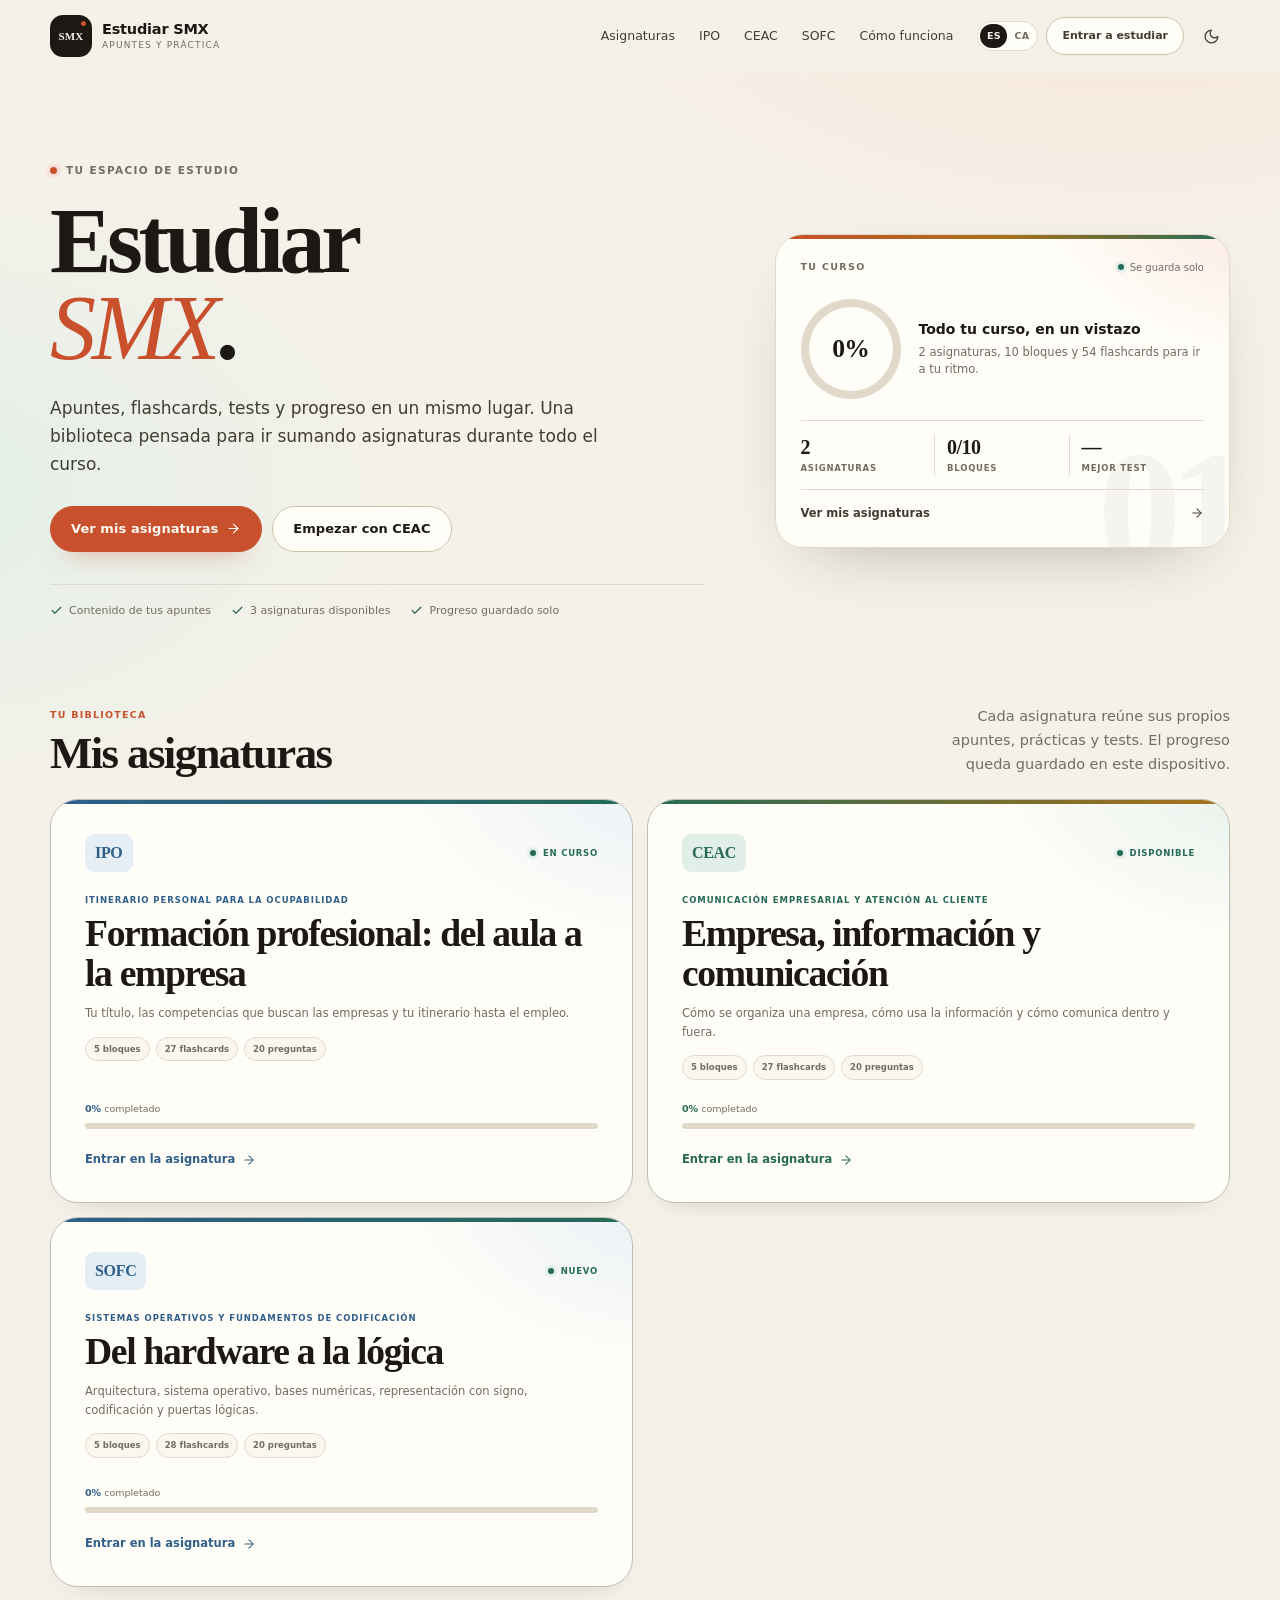
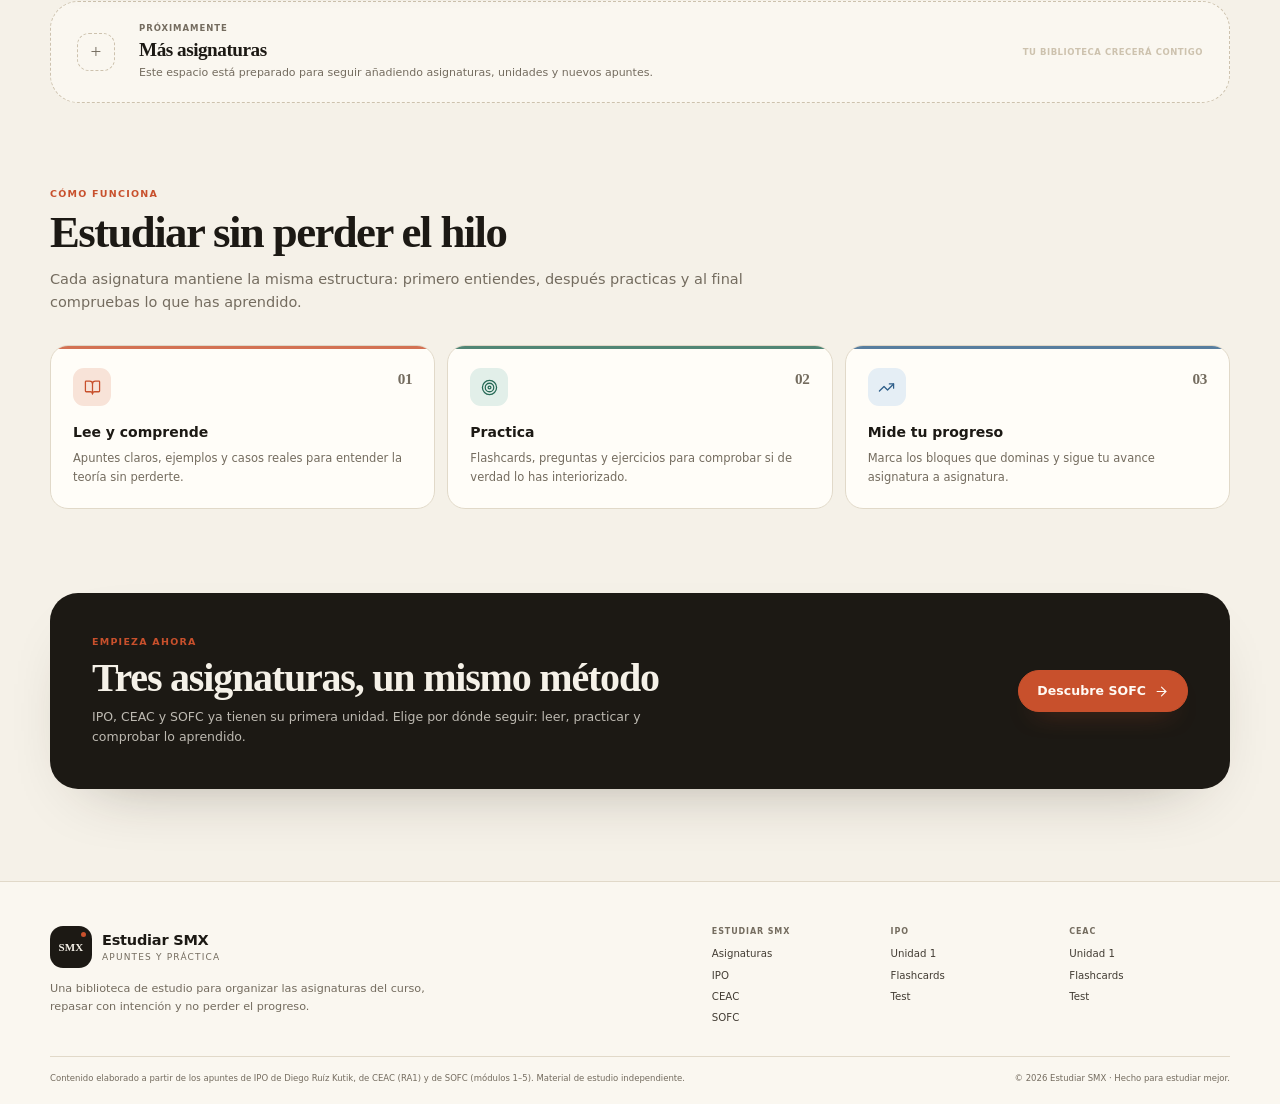
==== commit 981cdcb3: "Add files via upload" ====
--- a/index.es.html
+++ b/index.es.html
@@ -3,7 +3,7 @@
 <head>
   <meta charset="UTF-8">
   <meta name="viewport" content="width=device-width, initial-scale=1.0">
-  <meta name="description" content="Estudiar SMX: apuntes, flashcards, tests y progreso organizados por asignatura. IPO y CEAC en un mismo espacio de estudio.">
+  <meta name="description" content="Estudiar SMX: apuntes, flashcards, tests y progreso organizados por asignatura. IPO, CEAC y SOFC en un mismo espacio de estudio.">
   <meta name="theme-color" content="#f5f1e8">
   <title>Estudiar SMX | Tu espacio de estudio</title>
   <link rel="icon" href="data:image/svg+xml,%3Csvg xmlns='http://www.w3.org/2000/svg' viewBox='0 0 64 64'%3E%3Crect width='64' height='64' rx='16' fill='%23c8502c'/%3E%3Ctext x='32' y='41' font-family='Georgia,serif' font-size='14' font-weight='700' fill='%23fffdf8' text-anchor='middle'%3ESMX%3C/text%3E%3C/svg%3E">
@@ -61,6 +61,7 @@
         <a href="#asignaturas">Asignaturas</a>
         <a href="asignaturas/ipo/index.es.html">IPO</a>
         <a href="asignaturas/ceac/index.es.html">CEAC</a>
+        <a href="asignaturas/sofc/index.es.html">SOFC</a>
         <a href="#como-funciona">Cómo funciona</a>
       </nav>
 
@@ -86,7 +87,8 @@
         <a href="#asignaturas"><span>01</span>Asignaturas</a>
         <a href="asignaturas/ipo/index.es.html"><span>02</span>IPO</a>
         <a href="asignaturas/ceac/index.es.html"><span>03</span>CEAC</a>
-        <a href="#como-funciona"><span>04</span>Cómo funciona</a>
+        <a href="asignaturas/sofc/index.es.html"><span>04</span>SOFC</a>
+        <a href="#como-funciona"><span>05</span>Cómo funciona</a>
       </nav>
     </div>
   </header>
@@ -103,7 +105,7 @@
         </div>
         <ul class="hero-meta">
           <li><svg class="icon" aria-hidden="true"><use href="#i-check"></use></svg>Contenido de tus apuntes</li>
-          <li><svg class="icon" aria-hidden="true"><use href="#i-check"></use></svg>2 asignaturas disponibles</li>
+          <li><svg class="icon" aria-hidden="true"><use href="#i-check"></use></svg>3 asignaturas disponibles</li>
           <li><svg class="icon" aria-hidden="true"><use href="#i-check"></use></svg>Progreso guardado solo</li>
         </ul>
       </div>
@@ -117,12 +119,12 @@
           <div class="progress-ring" data-overall-ring style="--p:0"><span data-overall-percent>0%</span></div>
           <div class="progress-copy">
             <strong>Todo tu curso, en un vistazo</strong>
-            <p data-overall-copy>2 asignaturas, 10 bloques y 54 flashcards para ir a tu ritmo.</p>
+            <p data-overall-copy>3 asignaturas, 15 bloques y 82 flashcards para ir a tu ritmo.</p>
           </div>
         </div>
         <div class="hero-stats">
-          <div><span data-overall-subjects>2</span><small>Asignaturas</small></div>
-          <div><span data-overall-sections>0/10</span><small>Bloques</small></div>
+          <div><span data-overall-subjects>3</span><small>Asignaturas</small></div>
+          <div><span data-overall-sections>0/15</span><small>Bloques</small></div>
           <div><span data-overall-best>—</span><small>Mejor test</small></div>
         </div>
         <a class="panel-link" href="#asignaturas"><span>Ver mis asignaturas</span><svg class="icon" aria-hidden="true"><use href="#i-arrow-right"></use></svg></a>
@@ -161,18 +163,40 @@
           <span class="subject-cta">Entrar en la asignatura<svg class="icon" aria-hidden="true"><use href="#i-arrow-right"></use></svg></span>
         </a>
 
-        <a class="subject-card subject-card--ceac" href="asignaturas/ceac/index.es.html" data-unit-card="ceac" aria-label="Entrar en CEAC, Comunicació Empresarial i Atenció al Client">
+        <a class="subject-card subject-card--ceac" href="asignaturas/ceac/index.es.html" data-unit-card="ceac" aria-label="Entrar en CEAC, Comunicación Empresarial y Atención al Cliente">
           <span class="subject-card-top">
             <span class="subject-code">CEAC</span>
             <span class="subject-status"><span class="status-dot"></span>Disponible</span>
           </span>
           <span class="subject-card-body">
-            <span class="subject-kicker">Comunicació Empresarial i Atenció al Client</span>
+            <span class="subject-kicker">Comunicación Empresarial y Atención al Cliente</span>
             <span class="subject-name">Empresa, información y comunicación</span>
             <span class="subject-desc">Cómo se organiza una empresa, cómo usa la información y cómo comunica dentro y fuera.</span>
             <span class="subject-tags">
               <span>5 bloques</span>
               <span>27 flashcards</span>
+              <span>20 preguntas</span>
+            </span>
+          </span>
+          <span class="subject-progress">
+            <span class="subject-progress-head"><span data-unit-percent>0%</span> completado</span>
+            <span class="subject-progress-bar"><span data-unit-bar style="--p:0%"></span></span>
+          </span>
+          <span class="subject-cta">Entrar en la asignatura<svg class="icon" aria-hidden="true"><use href="#i-arrow-right"></use></svg></span>
+        </a>
+
+        <a class="subject-card subject-card--sofc" href="asignaturas/sofc/index.es.html" data-unit-card="sofc" aria-label="Entrar en SOFC, Sistemas Operativos y Fundamentos de Codificación">
+          <span class="subject-card-top">
+            <span class="subject-code">SOFC</span>
+            <span class="subject-status"><span class="status-dot"></span>Nuevo</span>
+          </span>
+          <span class="subject-card-body">
+            <span class="subject-kicker">Sistemas Operativos y Fundamentos de Codificación</span>
+            <span class="subject-name">Del hardware a la lógica</span>
+            <span class="subject-desc">Arquitectura, sistema operativo, bases numéricas, representación con signo, codificación y puertas lógicas.</span>
+            <span class="subject-tags">
+              <span>5 bloques</span>
+              <span>28 flashcards</span>
               <span>20 preguntas</span>
             </span>
           </span>
@@ -226,10 +250,10 @@
     <section class="portal-callout container" aria-labelledby="startTitle">
       <div>
         <p class="kicker">Empieza ahora</p>
-        <h2 id="startTitle">Dos asignaturas, un mismo método</h2>
-        <p>IPO ya tiene su primera unidad y CEAC acaba de llegar. Elige por dónde seguir: leer, practicar y comprobar lo aprendido.</p>
-      </div>
-      <a class="btn btn-primary" href="asignaturas/ceac/index.es.html">Empezar con CEAC<svg class="icon" aria-hidden="true"><use href="#i-arrow-right"></use></svg></a>
+        <h2 id="startTitle">Tres asignaturas, un mismo método</h2>
+        <p>IPO, CEAC y SOFC ya tienen su primera unidad. Elige por dónde seguir: leer, practicar y comprobar lo aprendido.</p>
+      </div>
+      <a class="btn btn-primary" href="asignaturas/sofc/index.es.html">Descubre SOFC<svg class="icon" aria-hidden="true"><use href="#i-arrow-right"></use></svg></a>
     </section>
   </main>
 
@@ -248,6 +272,7 @@
           <a href="#asignaturas">Asignaturas</a>
           <a href="asignaturas/ipo/index.es.html">IPO</a>
           <a href="asignaturas/ceac/index.es.html">CEAC</a>
+          <a href="asignaturas/sofc/index.es.html">SOFC</a>
         </div>
         <div>
           <span>IPO</span>
@@ -264,7 +289,7 @@
       </div>
     </div>
     <div class="container footer-bottom">
-      <p>Contenido elaborado a partir de los apuntes de IPO de Diego Ruíz Kutik y de CEAC (RA1). Material de estudio independiente.</p>
+      <p>Contenido elaborado a partir de los apuntes de IPO de Diego Ruíz Kutik, de CEAC (RA1) y de SOFC (módulos 1–5). Material de estudio independiente.</p>
       <p>© <span id="year">2026</span> Estudiar SMX · Hecho para estudiar mejor.</p>
     </div>
   </footer>
